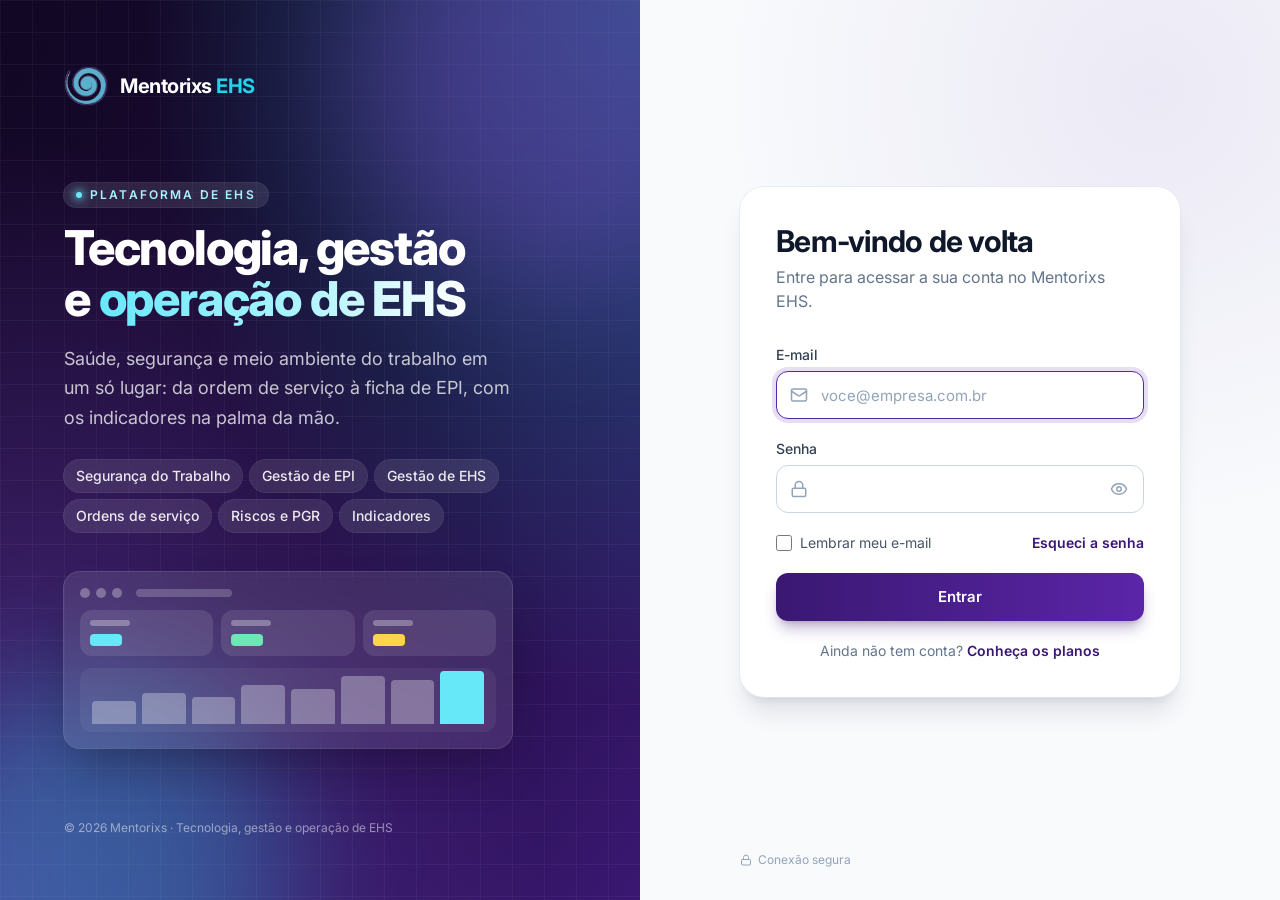
==== index.html @ 299cadab "Tela de entrada nova, menu só com os módulos liberados, módulos de apoio no Hub" ====
<!doctype html>
<html lang="pt-BR">
  <head>
    <link rel="preconnect" href="https://fonts.googleapis.com" /><link href="https://fonts.googleapis.com/css2?family=Inter:wght@400;500;600;700&display=swap" rel="stylesheet" />
    <meta charset="UTF-8" />
    <link rel="icon" type="image/png" href="/logo-mentorixs.png" />
    <meta name="viewport" content="width=device-width, initial-scale=1.0" />
    <title>Mentorixs EHS</title>
    <meta name="description" content="Mentorixs EHS — gestão completa de Saúde, Segurança e Meio Ambiente." />
    <script src="/config.js"></script>
    <script type="module" crossorigin src="/index-CocEz0Y5.js"></script>
    <link rel="modulepreload" crossorigin href="/base-react-D0Fyjp-H.js">
    <link rel="modulepreload" crossorigin href="/base-supabase-DEuA4i4O.js">
    <link rel="modulepreload" crossorigin href="/base-icones-D6EeleRg.js">
    <link rel="stylesheet" crossorigin href="/index-BPxJaTp6.css">
  </head>
  <body>
    <div id="root"></div>
  </body>
</html>
---- index-BPxJaTp6.css ----
*,:before,:after{--tw-border-spacing-x: 0;--tw-border-spacing-y: 0;--tw-translate-x: 0;--tw-translate-y: 0;--tw-rotate: 0;--tw-skew-x: 0;--tw-skew-y: 0;--tw-scale-x: 1;--tw-scale-y: 1;--tw-pan-x: ;--tw-pan-y: ;--tw-pinch-zoom: ;--tw-scroll-snap-strictness: proximity;--tw-gradient-from-position: ;--tw-gradient-via-position: ;--tw-gradient-to-position: ;--tw-ordinal: ;--tw-slashed-zero: ;--tw-numeric-figure: ;--tw-numeric-spacing: ;--tw-numeric-fraction: ;--tw-ring-inset: ;--tw-ring-offset-width: 0px;--tw-ring-offset-color: #fff;--tw-ring-color: rgb(59 130 246 / .5);--tw-ring-offset-shadow: 0 0 #0000;--tw-ring-shadow: 0 0 #0000;--tw-shadow: 0 0 #0000;--tw-shadow-colored: 0 0 #0000;--tw-blur: ;--tw-brightness: ;--tw-contrast: ;--tw-grayscale: ;--tw-hue-rotate: ;--tw-invert: ;--tw-saturate: ;--tw-sepia: ;--tw-drop-shadow: ;--tw-backdrop-blur: ;--tw-backdrop-brightness: ;--tw-backdrop-contrast: ;--tw-backdrop-grayscale: ;--tw-backdrop-hue-rotate: ;--tw-backdrop-invert: ;--tw-backdrop-opacity: ;--tw-backdrop-saturate: ;--tw-backdrop-sepia: ;--tw-contain-size: ;--tw-contain-layout: ;--tw-contain-paint: ;--tw-contain-style: }::backdrop{--tw-border-spacing-x: 0;--tw-border-spacing-y: 0;--tw-translate-x: 0;--tw-translate-y: 0;--tw-rotate: 0;--tw-skew-x: 0;--tw-skew-y: 0;--tw-scale-x: 1;--tw-scale-y: 1;--tw-pan-x: ;--tw-pan-y: ;--tw-pinch-zoom: ;--tw-scroll-snap-strictness: proximity;--tw-gradient-from-position: ;--tw-gradient-via-position: ;--tw-gradient-to-position: ;--tw-ordinal: ;--tw-slashed-zero: ;--tw-numeric-figure: ;--tw-numeric-spacing: ;--tw-numeric-fraction: ;--tw-ring-inset: ;--tw-ring-offset-width: 0px;--tw-ring-offset-color: #fff;--tw-ring-color: rgb(59 130 246 / .5);--tw-ring-offset-shadow: 0 0 #0000;--tw-ring-shadow: 0 0 #0000;--tw-shadow: 0 0 #0000;--tw-shadow-colored: 0 0 #0000;--tw-blur: ;--tw-brightness: ;--tw-contrast: ;--tw-grayscale: ;--tw-hue-rotate: ;--tw-invert: ;--tw-saturate: ;--tw-sepia: ;--tw-drop-shadow: ;--tw-backdrop-blur: ;--tw-backdrop-brightness: ;--tw-backdrop-contrast: ;--tw-backdrop-grayscale: ;--tw-backdrop-hue-rotate: ;--tw-backdrop-invert: ;--tw-backdrop-opacity: ;--tw-backdrop-saturate: ;--tw-backdrop-sepia: ;--tw-contain-size: ;--tw-contain-layout: ;--tw-contain-paint: ;--tw-contain-style: }*,:before,:after{box-sizing:border-box;border-width:0;border-style:solid;border-color:#e5e7eb}:before,:after{--tw-content: ""}html,:host{line-height:1.5;-webkit-text-size-adjust:100%;-moz-tab-size:4;-o-tab-size:4;tab-size:4;font-family:Inter,system-ui,sans-serif;font-feature-settings:normal;font-variation-settings:normal;-webkit-tap-highlight-color:transparent}body{margin:0;line-height:inherit}hr{height:0;color:inherit;border-top-width:1px}abbr:where([title]){-webkit-text-decoration:underline dotted;text-decoration:underline dotted}h1,h2,h3,h4,h5,h6{font-size:inherit;font-weight:inherit}a{color:inherit;text-decoration:inherit}b,strong{font-weight:bolder}code,kbd,samp,pre{font-family:ui-monospace,SFMono-Regular,Menlo,Monaco,Consolas,Liberation Mono,Courier New,monospace;font-feature-settings:normal;font-variation-settings:normal;font-size:1em}small{font-size:80%}sub,sup{font-size:75%;line-height:0;position:relative;vertical-align:baseline}sub{bottom:-.25em}sup{top:-.5em}table{text-indent:0;border-color:inherit;border-collapse:collapse}button,input,optgroup,select,textarea{font-family:inherit;font-feature-settings:inherit;font-variation-settings:inherit;font-size:100%;font-weight:inherit;line-height:inherit;letter-spacing:inherit;color:inherit;margin:0;padding:0}button,select{text-transform:none}button,input:where([type=button]),input:where([type=reset]),input:where([type=submit]){-webkit-appearance:button;background-color:transparent;background-image:none}:-moz-focusring{outline:auto}:-moz-ui-invalid{box-shadow:none}progress{vertical-align:baseline}::-webkit-inner-spin-button,::-webkit-outer-spin-button{height:auto}[type=search]{-webkit-appearance:textfield;outline-offset:-2px}::-webkit-search-decoration{-webkit-appearance:none}::-webkit-file-upload-button{-webkit-appearance:button;font:inherit}summary{display:list-item}blockquote,dl,dd,h1,h2,h3,h4,h5,h6,hr,figure,p,pre{margin:0}fieldset{margin:0;padding:0}legend{padding:0}ol,ul,menu{list-style:none;margin:0;padding:0}dialog{padding:0}textarea{resize:vertical}input::-moz-placeholder,textarea::-moz-placeholder{opacity:1;color:#9ca3af}input::placeholder,textarea::placeholder{opacity:1;color:#9ca3af}button,[role=button]{cursor:pointer}:disabled{cursor:default}img,svg,video,canvas,audio,iframe,embed,object{display:block;vertical-align:middle}img,video{max-width:100%;height:auto}[hidden]:where(:not([hidden=until-found])){display:none}.grid>*{min-width:0}img,svg,video,canvas{max-width:100%}.input{width:100%;border-radius:.5rem;border-width:1px;--tw-border-opacity: 1;border-color:rgb(203 213 225 / var(--tw-border-opacity));--tw-bg-opacity: 1;background-color:rgb(255 255 255 / var(--tw-bg-opacity));padding:.5rem .75rem;font-size:1rem;line-height:1.5rem;outline:2px solid transparent;outline-offset:2px}.input:focus{--tw-border-opacity: 1;border-color:rgb(91 37 168 / var(--tw-border-opacity));--tw-ring-offset-shadow: var(--tw-ring-inset) 0 0 0 var(--tw-ring-offset-width) var(--tw-ring-offset-color);--tw-ring-shadow: var(--tw-ring-inset) 0 0 0 calc(2px + var(--tw-ring-offset-width)) var(--tw-ring-color);box-shadow:var(--tw-ring-offset-shadow),var(--tw-ring-shadow),var(--tw-shadow, 0 0 #0000);--tw-ring-color: rgb(91 37 168 / .2)}@media (min-width: 640px){.input{font-size:.875rem;line-height:1.25rem}}.label{margin-bottom:.25rem;display:block;font-size:.75rem;line-height:1rem;font-weight:600;text-transform:uppercase;letter-spacing:.025em;--tw-text-opacity: 1;color:rgb(100 116 139 / var(--tw-text-opacity))}.btn{display:inline-flex;align-items:center;justify-content:center;gap:.5rem;border-radius:.5rem;padding:.5rem 1rem;font-size:.875rem;line-height:1.25rem;font-weight:600;transition-property:color,background-color,border-color,text-decoration-color,fill,stroke,opacity,box-shadow,transform,filter,backdrop-filter;transition-timing-function:cubic-bezier(.4,0,.2,1);transition-duration:.15s}.btn:disabled{opacity:.5}.btn-primary{display:inline-flex;align-items:center;justify-content:center;gap:.5rem;border-radius:.5rem;padding:.5rem 1rem;font-size:.875rem;line-height:1.25rem;font-weight:600;transition-property:color,background-color,border-color,text-decoration-color,fill,stroke,opacity,box-shadow,transform,filter,backdrop-filter;transition-timing-function:cubic-bezier(.4,0,.2,1);transition-duration:.15s}.btn-primary:disabled{opacity:.5}.btn-primary{--tw-bg-opacity: 1;background-color:rgb(58 24 114 / var(--tw-bg-opacity));--tw-text-opacity: 1;color:rgb(255 255 255 / var(--tw-text-opacity))}.btn-primary:hover{--tw-bg-opacity: 1;background-color:rgb(91 37 168 / var(--tw-bg-opacity))}.btn-ghost{display:inline-flex;align-items:center;justify-content:center;gap:.5rem;border-radius:.5rem;padding:.5rem 1rem;font-size:.875rem;line-height:1.25rem;font-weight:600;transition-property:color,background-color,border-color,text-decoration-color,fill,stroke,opacity,box-shadow,transform,filter,backdrop-filter;transition-timing-function:cubic-bezier(.4,0,.2,1);transition-duration:.15s}.btn-ghost:disabled{opacity:.5}.btn-ghost{--tw-text-opacity: 1;color:rgb(71 85 105 / var(--tw-text-opacity))}.btn-ghost:hover{--tw-bg-opacity: 1;background-color:rgb(226 232 240 / var(--tw-bg-opacity))}.btn-danger{display:inline-flex;align-items:center;justify-content:center;gap:.5rem;border-radius:.5rem;padding:.5rem 1rem;font-size:.875rem;line-height:1.25rem;font-weight:600;transition-property:color,background-color,border-color,text-decoration-color,fill,stroke,opacity,box-shadow,transform,filter,backdrop-filter;transition-timing-function:cubic-bezier(.4,0,.2,1);transition-duration:.15s}.btn-danger:disabled{opacity:.5}.btn-danger{--tw-text-opacity: 1;color:rgb(220 38 38 / var(--tw-text-opacity))}.btn-danger:hover{--tw-bg-opacity: 1;background-color:rgb(254 242 242 / var(--tw-bg-opacity))}.card{border-radius:1rem;--tw-bg-opacity: 1;background-color:rgb(255 255 255 / var(--tw-bg-opacity));padding:1rem;--tw-shadow: 0 1px 2px 0 rgb(0 0 0 / .05);--tw-shadow-colored: 0 1px 2px 0 var(--tw-shadow-color);box-shadow:var(--tw-ring-offset-shadow, 0 0 #0000),var(--tw-ring-shadow, 0 0 #0000),var(--tw-shadow);--tw-ring-offset-shadow: var(--tw-ring-inset) 0 0 0 var(--tw-ring-offset-width) var(--tw-ring-offset-color);--tw-ring-shadow: var(--tw-ring-inset) 0 0 0 calc(1px + var(--tw-ring-offset-width)) var(--tw-ring-color);box-shadow:var(--tw-ring-offset-shadow),var(--tw-ring-shadow),var(--tw-shadow, 0 0 #0000);--tw-ring-opacity: 1;--tw-ring-color: rgb(226 232 240 / var(--tw-ring-opacity))}@media (min-width: 640px){.card{padding:1.25rem}}.th{white-space:nowrap;padding:.75rem;text-align:left;font-size:.75rem;line-height:1rem;font-weight:600;text-transform:uppercase;letter-spacing:.025em;--tw-text-opacity: 1;color:rgb(100 116 139 / var(--tw-text-opacity))}@media (min-width: 640px){.th{padding-left:1rem;padding-right:1rem}}.td{padding:.75rem;font-size:.875rem;line-height:1.25rem}@media (min-width: 640px){.td{padding-left:1rem;padding-right:1rem}}.sr-only{position:absolute;width:1px;height:1px;padding:0;margin:-1px;overflow:hidden;clip:rect(0,0,0,0);white-space:nowrap;border-width:0}.pointer-events-none{pointer-events:none}.static{position:static}.fixed{position:fixed}.absolute{position:absolute}.relative{position:relative}.sticky{position:sticky}.inset-0{top:0;right:0;bottom:0;left:0}.inset-x-0{left:0;right:0}.inset-x-6{left:1.5rem;right:1.5rem}.inset-y-0{top:0;bottom:0}.-bottom-40{bottom:-10rem}.-bottom-48{bottom:-12rem}.-left-24{left:-6rem}.-left-\[5px\]{left:-5px}.-right-0\.5{right:-.125rem}.-right-1{right:-.25rem}.-right-10{right:-2.5rem}.-right-24{right:-6rem}.-right-32{right:-8rem}.-right-40{right:-10rem}.-top-0\.5{top:-.125rem}.-top-1{top:-.25rem}.-top-10{top:-2.5rem}.-top-24{top:-6rem}.-top-3{top:-.75rem}.-top-32{top:-8rem}.-top-40{top:-10rem}.bottom-0{bottom:0}.bottom-2{bottom:.5rem}.bottom-4{bottom:1rem}.bottom-8{bottom:2rem}.left-0{left:0}.left-1\/2{left:50%}.left-3{left:.75rem}.left-3\.5{left:.875rem}.left-7{left:1.75rem}.left-72{left:18rem}.left-\[7px\]{left:7px}.right-0{right:0}.right-1{right:.25rem}.right-1\.5{right:.375rem}.right-2{right:.5rem}.top-0{top:0}.top-1{top:.25rem}.top-1\.5{top:.375rem}.top-1\/2{top:50%}.top-11{top:2.75rem}.top-2{top:.5rem}.top-2\.5{top:.625rem}.z-10{z-index:10}.z-20{z-index:20}.z-30{z-index:30}.z-40{z-index:40}.z-50{z-index:50}.z-\[55\]{z-index:55}.z-\[60\]{z-index:60}.z-\[70\]{z-index:70}.col-span-2{grid-column:span 2 / span 2}.mx-1{margin-left:.25rem;margin-right:.25rem}.mx-1\.5{margin-left:.375rem;margin-right:.375rem}.mx-2{margin-left:.5rem;margin-right:.5rem}.mx-3{margin-left:.75rem;margin-right:.75rem}.mx-4{margin-left:1rem;margin-right:1rem}.mx-auto{margin-left:auto;margin-right:auto}.my-2{margin-top:.5rem;margin-bottom:.5rem}.\!mb-0{margin-bottom:0!important}.-mb-2{margin-bottom:-.5rem}.-mb-px{margin-bottom:-1px}.-ml-2\.5{margin-left:-.625rem}.-mt-28{margin-top:-7rem}.-mt-3{margin-top:-.75rem}.mb-0\.5{margin-bottom:.125rem}.mb-1{margin-bottom:.25rem}.mb-1\.5{margin-bottom:.375rem}.mb-2{margin-bottom:.5rem}.mb-3{margin-bottom:.75rem}.mb-4{margin-bottom:1rem}.mb-5{margin-bottom:1.25rem}.mb-6{margin-bottom:1.5rem}.mb-8{margin-bottom:2rem}.ml-1{margin-left:.25rem}.ml-1\.5{margin-left:.375rem}.ml-2{margin-left:.5rem}.ml-3{margin-left:.75rem}.ml-5{margin-left:1.25rem}.ml-7{margin-left:1.75rem}.ml-auto{margin-left:auto}.mr-1{margin-right:.25rem}.mr-1\.5{margin-right:.375rem}.mr-2{margin-right:.5rem}.mt-0\.5{margin-top:.125rem}.mt-1{margin-top:.25rem}.mt-1\.5{margin-top:.375rem}.mt-10{margin-top:2.5rem}.mt-16{margin-top:4rem}.mt-2{margin-top:.5rem}.mt-20{margin-top:5rem}.mt-3{margin-top:.75rem}.mt-4{margin-top:1rem}.mt-5{margin-top:1.25rem}.mt-6{margin-top:1.5rem}.mt-7{margin-top:1.75rem}.mt-8{margin-top:2rem}.mt-auto{margin-top:auto}.line-clamp-2{overflow:hidden;display:-webkit-box;-webkit-box-orient:vertical;-webkit-line-clamp:2}.block{display:block}.inline-block{display:inline-block}.inline{display:inline}.flex{display:flex}.inline-flex{display:inline-flex}.table{display:table}.grid{display:grid}.inline-grid{display:inline-grid}.hidden{display:none}.aspect-\[16\/10\]{aspect-ratio:16/10}.aspect-\[4\/3\]{aspect-ratio:4/3}.aspect-square{aspect-ratio:1 / 1}.h-1\.5{height:.375rem}.h-1\/3{height:33.333333%}.h-10{height:2.5rem}.h-11{height:2.75rem}.h-12{height:3rem}.h-14{height:3.5rem}.h-16{height:4rem}.h-2{height:.5rem}.h-2\.5{height:.625rem}.h-20{height:5rem}.h-28{height:7rem}.h-3{height:.75rem}.h-32{height:8rem}.h-36{height:9rem}.h-4{height:1rem}.h-44{height:11rem}.h-48{height:12rem}.h-5{height:1.25rem}.h-56{height:14rem}.h-6{height:1.5rem}.h-64{height:16rem}.h-7{height:1.75rem}.h-72{height:18rem}.h-8{height:2rem}.h-9{height:2.25rem}.h-\[15px\]{height:15px}.h-\[24rem\]{height:24rem}.h-\[26rem\]{height:26rem}.h-\[28rem\]{height:28rem}.h-auto{height:auto}.h-fit{height:-moz-fit-content;height:fit-content}.h-full{height:100%}.h-px{height:1px}.h-screen{height:100vh}.max-h-14{max-height:3.5rem}.max-h-48{max-height:12rem}.max-h-64{max-height:16rem}.max-h-72{max-height:18rem}.max-h-96{max-height:24rem}.max-h-\[100dvh\]{max-height:100dvh}.max-h-\[38vh\]{max-height:38vh}.max-h-\[50vh\]{max-height:50vh}.max-h-\[70vh\]{max-height:70vh}.max-h-\[90dvh\]{max-height:90dvh}.min-h-0{min-height:0px}.min-h-24{min-height:6rem}.min-h-\[100px\]{min-height:100px}.min-h-\[108px\]{min-height:108px}.min-h-\[110px\]{min-height:110px}.min-h-\[28px\]{min-height:28px}.min-h-\[3\.75rem\]{min-height:3.75rem}.min-h-\[3rem\]{min-height:3rem}.min-h-\[40vh\]{min-height:40vh}.min-h-\[420px\]{min-height:420px}.min-h-\[50px\]{min-height:50px}.min-h-\[50vh\]{min-height:50vh}.min-h-\[60px\]{min-height:60px}.min-h-\[70px\]{min-height:70px}.min-h-\[72px\]{min-height:72px}.min-h-\[80px\]{min-height:80px}.min-h-\[90px\]{min-height:90px}.min-h-\[96px\]{min-height:96px}.min-h-full{min-height:100%}.min-h-screen{min-height:100vh}.\!w-16{width:4rem!important}.\!w-20{width:5rem!important}.\!w-24{width:6rem!important}.\!w-28{width:7rem!important}.\!w-32{width:8rem!important}.\!w-40{width:10rem!important}.\!w-60{width:15rem!important}.\!w-64{width:16rem!important}.\!w-auto{width:auto!important}.\!w-full{width:100%!important}.w-1\.5{width:.375rem}.w-10{width:2.5rem}.w-11{width:2.75rem}.w-12{width:3rem}.w-14{width:3.5rem}.w-16{width:4rem}.w-2{width:.5rem}.w-2\.5{width:.625rem}.w-20{width:5rem}.w-24{width:6rem}.w-28{width:7rem}.w-3{width:.75rem}.w-32{width:8rem}.w-36{width:9rem}.w-4{width:1rem}.w-40{width:10rem}.w-44{width:11rem}.w-48{width:12rem}.w-5{width:1.25rem}.w-56{width:14rem}.w-6{width:1.5rem}.w-64{width:16rem}.w-7{width:1.75rem}.w-72{width:18rem}.w-8{width:2rem}.w-80{width:20rem}.w-9{width:2.25rem}.w-\[15px\]{width:15px}.w-\[22px\]{width:22px}.w-\[24rem\]{width:24rem}.w-\[26rem\]{width:26rem}.w-\[28rem\]{width:28rem}.w-\[3px\]{width:3px}.w-\[72px\]{width:72px}.w-\[calc\(100\%-1rem\)\]{width:calc(100% - 1rem)}.w-auto{width:auto}.w-fit{width:-moz-fit-content;width:fit-content}.w-full{width:100%}.w-px{width:1px}.min-w-0{min-width:0px}.min-w-4{min-width:1rem}.min-w-\[108px\]{min-width:108px}.min-w-\[13rem\]{min-width:13rem}.min-w-\[140px\]{min-width:140px}.min-w-\[200px\]{min-width:200px}.min-w-\[220px\]{min-width:220px}.min-w-\[520px\]{min-width:520px}.min-w-\[560px\]{min-width:560px}.min-w-\[600px\]{min-width:600px}.min-w-\[620px\]{min-width:620px}.min-w-\[640px\]{min-width:640px}.min-w-\[680px\]{min-width:680px}.min-w-\[720px\]{min-width:720px}.min-w-\[760px\]{min-width:760px}.min-w-\[780px\]{min-width:780px}.min-w-\[820px\]{min-width:820px}.min-w-\[860px\]{min-width:860px}.min-w-\[880px\]{min-width:880px}.min-w-\[900px\]{min-width:900px}.max-w-2xl{max-width:42rem}.max-w-3xl{max-width:48rem}.max-w-4xl{max-width:56rem}.max-w-5xl{max-width:64rem}.max-w-6xl{max-width:72rem}.max-w-7xl{max-width:80rem}.max-w-\[120px\]{max-width:120px}.max-w-\[1600px\]{max-width:1600px}.max-w-\[160px\]{max-width:160px}.max-w-\[16rem\]{max-width:16rem}.max-w-\[1760px\]{max-width:1760px}.max-w-\[38px\]{max-width:38px}.max-w-\[400px\]{max-width:400px}.max-w-\[440px\]{max-width:440px}.max-w-\[80\%\]{max-width:80%}.max-w-\[85\%\]{max-width:85%}.max-w-\[85vw\]{max-width:85vw}.max-w-\[calc\(100vw-2rem\)\]{max-width:calc(100vw - 2rem)}.max-w-full{max-width:100%}.max-w-lg{max-width:32rem}.max-w-md{max-width:28rem}.max-w-sm{max-width:24rem}.max-w-xl{max-width:36rem}.max-w-xs{max-width:20rem}.flex-1{flex:1 1 0%}.shrink-0{flex-shrink:0}.border-collapse{border-collapse:collapse}.border-separate{border-collapse:separate}.border-spacing-0{--tw-border-spacing-x: 0px;--tw-border-spacing-y: 0px;border-spacing:var(--tw-border-spacing-x) var(--tw-border-spacing-y)}.border-spacing-1{--tw-border-spacing-x: .25rem;--tw-border-spacing-y: .25rem;border-spacing:var(--tw-border-spacing-x) var(--tw-border-spacing-y)}.-translate-x-1\/2{--tw-translate-x: -50%;transform:translate(var(--tw-translate-x),var(--tw-translate-y)) rotate(var(--tw-rotate)) skew(var(--tw-skew-x)) skewY(var(--tw-skew-y)) scaleX(var(--tw-scale-x)) scaleY(var(--tw-scale-y))}.-translate-y-1\/2{--tw-translate-y: -50%;transform:translate(var(--tw-translate-x),var(--tw-translate-y)) rotate(var(--tw-rotate)) skew(var(--tw-skew-x)) skewY(var(--tw-skew-y)) scaleX(var(--tw-scale-x)) scaleY(var(--tw-scale-y))}.rotate-180{--tw-rotate: 180deg;transform:translate(var(--tw-translate-x),var(--tw-translate-y)) rotate(var(--tw-rotate)) skew(var(--tw-skew-x)) skewY(var(--tw-skew-y)) scaleX(var(--tw-scale-x)) scaleY(var(--tw-scale-y))}.rotate-90{--tw-rotate: 90deg;transform:translate(var(--tw-translate-x),var(--tw-translate-y)) rotate(var(--tw-rotate)) skew(var(--tw-skew-x)) skewY(var(--tw-skew-y)) scaleX(var(--tw-scale-x)) scaleY(var(--tw-scale-y))}.scale-100{--tw-scale-x: 1;--tw-scale-y: 1;transform:translate(var(--tw-translate-x),var(--tw-translate-y)) rotate(var(--tw-rotate)) skew(var(--tw-skew-x)) skewY(var(--tw-skew-y)) scaleX(var(--tw-scale-x)) scaleY(var(--tw-scale-y))}.scale-50{--tw-scale-x: .5;--tw-scale-y: .5;transform:translate(var(--tw-translate-x),var(--tw-translate-y)) rotate(var(--tw-rotate)) skew(var(--tw-skew-x)) skewY(var(--tw-skew-y)) scaleX(var(--tw-scale-x)) scaleY(var(--tw-scale-y))}.scale-75{--tw-scale-x: .75;--tw-scale-y: .75;transform:translate(var(--tw-translate-x),var(--tw-translate-y)) rotate(var(--tw-rotate)) skew(var(--tw-skew-x)) skewY(var(--tw-skew-y)) scaleX(var(--tw-scale-x)) scaleY(var(--tw-scale-y))}.transform{transform:translate(var(--tw-translate-x),var(--tw-translate-y)) rotate(var(--tw-rotate)) skew(var(--tw-skew-x)) skewY(var(--tw-skew-y)) scaleX(var(--tw-scale-x)) scaleY(var(--tw-scale-y))}@keyframes ping{75%,to{transform:scale(2);opacity:0}}.animate-ping{animation:ping 1s cubic-bezier(0,0,.2,1) infinite}@keyframes pulse{50%{opacity:.5}}.animate-pulse{animation:pulse 2s cubic-bezier(.4,0,.6,1) infinite}@keyframes spin{to{transform:rotate(360deg)}}.animate-spin{animation:spin 1s linear infinite}.cursor-crosshair{cursor:crosshair}.cursor-default{cursor:default}.cursor-grab{cursor:grab}.cursor-help{cursor:help}.cursor-pointer{cursor:pointer}.touch-none{touch-action:none}.select-none{-webkit-user-select:none;-moz-user-select:none;user-select:none}.resize{resize:both}.list-decimal{list-style-type:decimal}.list-disc{list-style-type:disc}.appearance-none{-webkit-appearance:none;-moz-appearance:none;appearance:none}.break-inside-avoid{-moz-column-break-inside:avoid;break-inside:avoid}.break-inside-avoid-page{break-inside:avoid-page}.grid-cols-1{grid-template-columns:repeat(1,minmax(0,1fr))}.grid-cols-2{grid-template-columns:repeat(2,minmax(0,1fr))}.grid-cols-3{grid-template-columns:repeat(3,minmax(0,1fr))}.grid-cols-5{grid-template-columns:repeat(5,minmax(0,1fr))}.grid-cols-7{grid-template-columns:repeat(7,minmax(0,1fr))}.grid-cols-\[110px_1fr_36px\]{grid-template-columns:110px 1fr 36px}.grid-cols-\[140px_1fr_32px\]{grid-template-columns:140px 1fr 32px}.grid-cols-\[1fr_96px\]{grid-template-columns:1fr 96px}.grid-cols-\[minmax\(0\,120px\)_1fr_auto\]{grid-template-columns:minmax(0,120px) 1fr auto}.grid-cols-\[minmax\(0\,130px\)_1fr_auto\]{grid-template-columns:minmax(0,130px) 1fr auto}.grid-cols-\[minmax\(0\,2\.2fr\)_110px_minmax\(0\,1\.3fr\)_90px_110px_130px\]{grid-template-columns:minmax(0,2.2fr) 110px minmax(0,1.3fr) 90px 110px 130px}.grid-cols-\[minmax\(0\,7\.5rem\)_1fr_2rem\]{grid-template-columns:minmax(0,7.5rem) 1fr 2rem}.flex-col{flex-direction:column}.flex-col-reverse{flex-direction:column-reverse}.flex-wrap{flex-wrap:wrap}.place-items-center{place-items:center}.content-start{align-content:flex-start}.items-start{align-items:flex-start}.items-end{align-items:flex-end}.items-center{align-items:center}.items-baseline{align-items:baseline}.justify-end{justify-content:flex-end}.justify-center{justify-content:center}.justify-between{justify-content:space-between}.gap-0\.5{gap:.125rem}.gap-1{gap:.25rem}.gap-1\.5{gap:.375rem}.gap-2{gap:.5rem}.gap-2\.5{gap:.625rem}.gap-3{gap:.75rem}.gap-4{gap:1rem}.gap-5{gap:1.25rem}.gap-6{gap:1.5rem}.gap-8{gap:2rem}.gap-\[2px\]{gap:2px}.gap-px{gap:1px}.gap-x-1{-moz-column-gap:.25rem;column-gap:.25rem}.gap-x-2{-moz-column-gap:.5rem;column-gap:.5rem}.gap-x-3{-moz-column-gap:.75rem;column-gap:.75rem}.gap-x-4{-moz-column-gap:1rem;column-gap:1rem}.gap-x-5{-moz-column-gap:1.25rem;column-gap:1.25rem}.gap-x-6{-moz-column-gap:1.5rem;column-gap:1.5rem}.gap-x-8{-moz-column-gap:2rem;column-gap:2rem}.gap-y-0\.5{row-gap:.125rem}.gap-y-1{row-gap:.25rem}.gap-y-1\.5{row-gap:.375rem}.gap-y-2{row-gap:.5rem}.gap-y-2\.5{row-gap:.625rem}.gap-y-3{row-gap:.75rem}.space-x-1>:not([hidden])~:not([hidden]){--tw-space-x-reverse: 0;margin-right:calc(.25rem * var(--tw-space-x-reverse));margin-left:calc(.25rem * calc(1 - var(--tw-space-x-reverse)))}.space-y-0\.5>:not([hidden])~:not([hidden]){--tw-space-y-reverse: 0;margin-top:calc(.125rem * calc(1 - var(--tw-space-y-reverse)));margin-bottom:calc(.125rem * var(--tw-space-y-reverse))}.space-y-1>:not([hidden])~:not([hidden]){--tw-space-y-reverse: 0;margin-top:calc(.25rem * calc(1 - var(--tw-space-y-reverse)));margin-bottom:calc(.25rem * var(--tw-space-y-reverse))}.space-y-1\.5>:not([hidden])~:not([hidden]){--tw-space-y-reverse: 0;margin-top:calc(.375rem * calc(1 - var(--tw-space-y-reverse)));margin-bottom:calc(.375rem * var(--tw-space-y-reverse))}.space-y-2>:not([hidden])~:not([hidden]){--tw-space-y-reverse: 0;margin-top:calc(.5rem * calc(1 - var(--tw-space-y-reverse)));margin-bottom:calc(.5rem * var(--tw-space-y-reverse))}.space-y-2\.5>:not([hidden])~:not([hidden]){--tw-space-y-reverse: 0;margin-top:calc(.625rem * calc(1 - var(--tw-space-y-reverse)));margin-bottom:calc(.625rem * var(--tw-space-y-reverse))}.space-y-3>:not([hidden])~:not([hidden]){--tw-space-y-reverse: 0;margin-top:calc(.75rem * calc(1 - var(--tw-space-y-reverse)));margin-bottom:calc(.75rem * var(--tw-space-y-reverse))}.space-y-4>:not([hidden])~:not([hidden]){--tw-space-y-reverse: 0;margin-top:calc(1rem * calc(1 - var(--tw-space-y-reverse)));margin-bottom:calc(1rem * var(--tw-space-y-reverse))}.space-y-5>:not([hidden])~:not([hidden]){--tw-space-y-reverse: 0;margin-top:calc(1.25rem * calc(1 - var(--tw-space-y-reverse)));margin-bottom:calc(1.25rem * var(--tw-space-y-reverse))}.space-y-6>:not([hidden])~:not([hidden]){--tw-space-y-reverse: 0;margin-top:calc(1.5rem * calc(1 - var(--tw-space-y-reverse)));margin-bottom:calc(1.5rem * var(--tw-space-y-reverse))}.space-y-8>:not([hidden])~:not([hidden]){--tw-space-y-reverse: 0;margin-top:calc(2rem * calc(1 - var(--tw-space-y-reverse)));margin-bottom:calc(2rem * var(--tw-space-y-reverse))}.divide-y>:not([hidden])~:not([hidden]){--tw-divide-y-reverse: 0;border-top-width:calc(1px * calc(1 - var(--tw-divide-y-reverse)));border-bottom-width:calc(1px * var(--tw-divide-y-reverse))}.divide-slate-100>:not([hidden])~:not([hidden]){--tw-divide-opacity: 1;border-color:rgb(241 245 249 / var(--tw-divide-opacity))}.self-end{align-self:flex-end}.self-center{align-self:center}.overflow-auto{overflow:auto}.overflow-hidden{overflow:hidden}.overflow-x-auto{overflow-x:auto}.overflow-y-auto{overflow-y:auto}.overflow-y-hidden{overflow-y:hidden}.overscroll-contain{overscroll-behavior:contain}.truncate{overflow:hidden;text-overflow:ellipsis;white-space:nowrap}.whitespace-normal{white-space:normal}.whitespace-nowrap{white-space:nowrap}.whitespace-pre-line{white-space:pre-line}.whitespace-pre-wrap{white-space:pre-wrap}.break-words{overflow-wrap:break-word}.break-all{word-break:break-all}.rounded{border-radius:.25rem}.rounded-2xl{border-radius:1rem}.rounded-3xl{border-radius:1.5rem}.rounded-full{border-radius:9999px}.rounded-lg{border-radius:.5rem}.rounded-md{border-radius:.375rem}.rounded-sm{border-radius:.125rem}.rounded-xl{border-radius:.75rem}.rounded-r{border-top-right-radius:.25rem;border-bottom-right-radius:.25rem}.rounded-t{border-top-left-radius:.25rem;border-top-right-radius:.25rem}.rounded-t-2xl{border-top-left-radius:1rem;border-top-right-radius:1rem}.rounded-t-md{border-top-left-radius:.375rem;border-top-right-radius:.375rem}.border{border-width:1px}.border-0{border-width:0px}.border-2{border-width:2px}.border-y{border-top-width:1px;border-bottom-width:1px}.border-b{border-bottom-width:1px}.border-b-2{border-bottom-width:2px}.border-l{border-left-width:1px}.border-l-4{border-left-width:4px}.border-r{border-right-width:1px}.border-t{border-top-width:1px}.border-dashed{border-style:dashed}.\!border-red-400{--tw-border-opacity: 1 !important;border-color:rgb(248 113 113 / var(--tw-border-opacity))!important}.border-amber-300{--tw-border-opacity: 1;border-color:rgb(252 211 77 / var(--tw-border-opacity))}.border-amber-400{--tw-border-opacity: 1;border-color:rgb(251 191 36 / var(--tw-border-opacity))}.border-brand-700{--tw-border-opacity: 1;border-color:rgb(58 24 114 / var(--tw-border-opacity))}.border-brand-800{--tw-border-opacity: 1;border-color:rgb(40 17 79 / var(--tw-border-opacity))}.border-cyan-400{--tw-border-opacity: 1;border-color:rgb(34 211 238 / var(--tw-border-opacity))}.border-cyan-500{--tw-border-opacity: 1;border-color:rgb(6 182 212 / var(--tw-border-opacity))}.border-cyan-500\/20{border-color:#06b6d433}.border-cyan-500\/30{border-color:#06b6d44d}.border-red-400{--tw-border-opacity: 1;border-color:rgb(248 113 113 / var(--tw-border-opacity))}.border-slate-100{--tw-border-opacity: 1;border-color:rgb(241 245 249 / var(--tw-border-opacity))}.border-slate-200{--tw-border-opacity: 1;border-color:rgb(226 232 240 / var(--tw-border-opacity))}.border-slate-300{--tw-border-opacity: 1;border-color:rgb(203 213 225 / var(--tw-border-opacity))}.border-slate-400{--tw-border-opacity: 1;border-color:rgb(148 163 184 / var(--tw-border-opacity))}.border-slate-700{--tw-border-opacity: 1;border-color:rgb(51 65 85 / var(--tw-border-opacity))}.border-transparent{border-color:transparent}.border-white\/10{border-color:#ffffff1a}.border-white\/15{border-color:#ffffff26}.border-white\/20{border-color:#fff3}.bg-\[\#392963\]{--tw-bg-opacity: 1;background-color:rgb(57 41 99 / var(--tw-bg-opacity))}.bg-amber-100{--tw-bg-opacity: 1;background-color:rgb(254 243 199 / var(--tw-bg-opacity))}.bg-amber-200{--tw-bg-opacity: 1;background-color:rgb(253 230 138 / var(--tw-bg-opacity))}.bg-amber-300{--tw-bg-opacity: 1;background-color:rgb(252 211 77 / var(--tw-bg-opacity))}.bg-amber-50{--tw-bg-opacity: 1;background-color:rgb(255 251 235 / var(--tw-bg-opacity))}.bg-amber-50\/40{background-color:#fffbeb66}.bg-amber-500{--tw-bg-opacity: 1;background-color:rgb(245 158 11 / var(--tw-bg-opacity))}.bg-black\/40{background-color:#0006}.bg-black\/50{background-color:#00000080}.bg-black\/60{background-color:#0009}.bg-blue-100{--tw-bg-opacity: 1;background-color:rgb(219 234 254 / var(--tw-bg-opacity))}.bg-brand-200{--tw-bg-opacity: 1;background-color:rgb(214 198 243 / var(--tw-bg-opacity))}.bg-brand-50{--tw-bg-opacity: 1;background-color:rgb(246 241 253 / var(--tw-bg-opacity))}.bg-brand-500{--tw-bg-opacity: 1;background-color:rgb(122 69 201 / var(--tw-bg-opacity))}.bg-brand-500\/40{background-color:#7a45c966}.bg-brand-600{--tw-bg-opacity: 1;background-color:rgb(91 37 168 / var(--tw-bg-opacity))}.bg-brand-600\/10{background-color:#5b25a81a}.bg-brand-600\/40{background-color:#5b25a866}.bg-brand-700{--tw-bg-opacity: 1;background-color:rgb(58 24 114 / var(--tw-bg-opacity))}.bg-brand-700\/10{background-color:#3a18721a}.bg-brand-700\/5{background-color:#3a18720d}.bg-brand-900{--tw-bg-opacity: 1;background-color:rgb(27 11 54 / var(--tw-bg-opacity))}.bg-brand-950{--tw-bg-opacity: 1;background-color:rgb(18 7 36 / var(--tw-bg-opacity))}.bg-brand-950\/50{background-color:#12072480}.bg-brand-cyan{--tw-bg-opacity: 1;background-color:rgb(34 211 238 / var(--tw-bg-opacity))}.bg-brand-cyan\/15{background-color:#22d3ee26}.bg-cyan-100{--tw-bg-opacity: 1;background-color:rgb(207 250 254 / var(--tw-bg-opacity))}.bg-cyan-300{--tw-bg-opacity: 1;background-color:rgb(103 232 249 / var(--tw-bg-opacity))}.bg-cyan-400{--tw-bg-opacity: 1;background-color:rgb(34 211 238 / var(--tw-bg-opacity))}.bg-cyan-400\/30{background-color:#22d3ee4d}.bg-cyan-50{--tw-bg-opacity: 1;background-color:rgb(236 254 255 / var(--tw-bg-opacity))}.bg-cyan-500{--tw-bg-opacity: 1;background-color:rgb(6 182 212 / var(--tw-bg-opacity))}.bg-cyan-500\/20{background-color:#06b6d433}.bg-cyan-600{--tw-bg-opacity: 1;background-color:rgb(8 145 178 / var(--tw-bg-opacity))}.bg-emerald-100{--tw-bg-opacity: 1;background-color:rgb(209 250 229 / var(--tw-bg-opacity))}.bg-emerald-200{--tw-bg-opacity: 1;background-color:rgb(167 243 208 / var(--tw-bg-opacity))}.bg-emerald-300{--tw-bg-opacity: 1;background-color:rgb(110 231 183 / var(--tw-bg-opacity))}.bg-emerald-400\/20{background-color:#34d39933}.bg-emerald-50{--tw-bg-opacity: 1;background-color:rgb(236 253 245 / var(--tw-bg-opacity))}.bg-emerald-500{--tw-bg-opacity: 1;background-color:rgb(16 185 129 / var(--tw-bg-opacity))}.bg-emerald-600{--tw-bg-opacity: 1;background-color:rgb(5 150 105 / var(--tw-bg-opacity))}.bg-green-100{--tw-bg-opacity: 1;background-color:rgb(220 252 231 / var(--tw-bg-opacity))}.bg-indigo-100{--tw-bg-opacity: 1;background-color:rgb(224 231 255 / var(--tw-bg-opacity))}.bg-indigo-600{--tw-bg-opacity: 1;background-color:rgb(79 70 229 / var(--tw-bg-opacity))}.bg-orange-100{--tw-bg-opacity: 1;background-color:rgb(255 237 213 / var(--tw-bg-opacity))}.bg-orange-300{--tw-bg-opacity: 1;background-color:rgb(253 186 116 / var(--tw-bg-opacity))}.bg-orange-500{--tw-bg-opacity: 1;background-color:rgb(249 115 22 / var(--tw-bg-opacity))}.bg-purple-100{--tw-bg-opacity: 1;background-color:rgb(243 232 255 / var(--tw-bg-opacity))}.bg-purple-500{--tw-bg-opacity: 1;background-color:rgb(168 85 247 / var(--tw-bg-opacity))}.bg-red-100{--tw-bg-opacity: 1;background-color:rgb(254 226 226 / var(--tw-bg-opacity))}.bg-red-400{--tw-bg-opacity: 1;background-color:rgb(248 113 113 / var(--tw-bg-opacity))}.bg-red-50{--tw-bg-opacity: 1;background-color:rgb(254 242 242 / var(--tw-bg-opacity))}.bg-red-500{--tw-bg-opacity: 1;background-color:rgb(239 68 68 / var(--tw-bg-opacity))}.bg-red-600{--tw-bg-opacity: 1;background-color:rgb(220 38 38 / var(--tw-bg-opacity))}.bg-rose-600{--tw-bg-opacity: 1;background-color:rgb(225 29 72 / var(--tw-bg-opacity))}.bg-sky-400{--tw-bg-opacity: 1;background-color:rgb(56 189 248 / var(--tw-bg-opacity))}.bg-sky-600{--tw-bg-opacity: 1;background-color:rgb(2 132 199 / var(--tw-bg-opacity))}.bg-slate-100{--tw-bg-opacity: 1;background-color:rgb(241 245 249 / var(--tw-bg-opacity))}.bg-slate-200{--tw-bg-opacity: 1;background-color:rgb(226 232 240 / var(--tw-bg-opacity))}.bg-slate-200\/60{background-color:#e2e8f099}.bg-slate-300{--tw-bg-opacity: 1;background-color:rgb(203 213 225 / var(--tw-bg-opacity))}.bg-slate-400{--tw-bg-opacity: 1;background-color:rgb(148 163 184 / var(--tw-bg-opacity))}.bg-slate-50{--tw-bg-opacity: 1;background-color:rgb(248 250 252 / var(--tw-bg-opacity))}.bg-slate-500{--tw-bg-opacity: 1;background-color:rgb(100 116 139 / var(--tw-bg-opacity))}.bg-slate-700{--tw-bg-opacity: 1;background-color:rgb(51 65 85 / var(--tw-bg-opacity))}.bg-slate-800{--tw-bg-opacity: 1;background-color:rgb(30 41 59 / var(--tw-bg-opacity))}.bg-slate-950{--tw-bg-opacity: 1;background-color:rgb(2 6 23 / var(--tw-bg-opacity))}.bg-slate-950\/90{background-color:#020617e6}.bg-transparent{background-color:transparent}.bg-violet-100{--tw-bg-opacity: 1;background-color:rgb(237 233 254 / var(--tw-bg-opacity))}.bg-violet-50{--tw-bg-opacity: 1;background-color:rgb(245 243 255 / var(--tw-bg-opacity))}.bg-violet-600{--tw-bg-opacity: 1;background-color:rgb(124 58 237 / var(--tw-bg-opacity))}.bg-white{--tw-bg-opacity: 1;background-color:rgb(255 255 255 / var(--tw-bg-opacity))}.bg-white\/10{background-color:#ffffff1a}.bg-white\/15{background-color:#ffffff26}.bg-white\/20{background-color:#fff3}.bg-white\/30{background-color:#ffffff4d}.bg-white\/5{background-color:#ffffff0d}.bg-white\/\[0\.07\]{background-color:#ffffff12}.bg-yellow-100{--tw-bg-opacity: 1;background-color:rgb(254 249 195 / var(--tw-bg-opacity))}.bg-yellow-200{--tw-bg-opacity: 1;background-color:rgb(254 240 138 / var(--tw-bg-opacity))}.bg-yellow-500{--tw-bg-opacity: 1;background-color:rgb(234 179 8 / var(--tw-bg-opacity))}.bg-\[radial-gradient\(circle_at_80\%_10\%\,rgba\(91\,37\,168\,0\.08\)\,transparent_45\%\)\]{background-image:radial-gradient(circle at 80% 10%,rgba(91,37,168,.08),transparent 45%)}.bg-\[radial-gradient\(ellipse_at_top_right\,rgba\(34\,211\,238\,0\.35\)\,transparent_55\%\)\,radial-gradient\(ellipse_at_bottom_left\,rgba\(122\,69\,201\,0\.55\)\,transparent_60\%\)\]{background-image:radial-gradient(ellipse at top right,rgba(34,211,238,.35),transparent 55%),radial-gradient(ellipse at bottom left,rgba(122,69,201,.55),transparent 60%)}.bg-gradient-to-b{background-image:linear-gradient(to bottom,var(--tw-gradient-stops))}.bg-gradient-to-br{background-image:linear-gradient(to bottom right,var(--tw-gradient-stops))}.bg-gradient-to-r{background-image:linear-gradient(to right,var(--tw-gradient-stops))}.from-brand-700{--tw-gradient-from: #3a1872 var(--tw-gradient-from-position);--tw-gradient-to: rgb(58 24 114 / 0) var(--tw-gradient-to-position);--tw-gradient-stops: var(--tw-gradient-from), var(--tw-gradient-to)}.from-brand-800{--tw-gradient-from: #28114f var(--tw-gradient-from-position);--tw-gradient-to: rgb(40 17 79 / 0) var(--tw-gradient-to-position);--tw-gradient-stops: var(--tw-gradient-from), var(--tw-gradient-to)}.from-brand-900{--tw-gradient-from: #1b0b36 var(--tw-gradient-from-position);--tw-gradient-to: rgb(27 11 54 / 0) var(--tw-gradient-to-position);--tw-gradient-stops: var(--tw-gradient-from), var(--tw-gradient-to)}.from-brand-950{--tw-gradient-from: #120724 var(--tw-gradient-from-position);--tw-gradient-to: rgb(18 7 36 / 0) var(--tw-gradient-to-position);--tw-gradient-stops: var(--tw-gradient-from), var(--tw-gradient-to)}.from-cyan-300{--tw-gradient-from: #67e8f9 var(--tw-gradient-from-position);--tw-gradient-to: rgb(103 232 249 / 0) var(--tw-gradient-to-position);--tw-gradient-stops: var(--tw-gradient-from), var(--tw-gradient-to)}.from-cyan-500{--tw-gradient-from: #06b6d4 var(--tw-gradient-from-position);--tw-gradient-to: rgb(6 182 212 / 0) var(--tw-gradient-to-position);--tw-gradient-stops: var(--tw-gradient-from), var(--tw-gradient-to)}.from-cyan-700{--tw-gradient-from: #0e7490 var(--tw-gradient-from-position);--tw-gradient-to: rgb(14 116 144 / 0) var(--tw-gradient-to-position);--tw-gradient-stops: var(--tw-gradient-from), var(--tw-gradient-to)}.from-slate-600{--tw-gradient-from: #475569 var(--tw-gradient-from-position);--tw-gradient-to: rgb(71 85 105 / 0) var(--tw-gradient-to-position);--tw-gradient-stops: var(--tw-gradient-from), var(--tw-gradient-to)}.from-slate-900{--tw-gradient-from: #0f172a var(--tw-gradient-from-position);--tw-gradient-to: rgb(15 23 42 / 0) var(--tw-gradient-to-position);--tw-gradient-stops: var(--tw-gradient-from), var(--tw-gradient-to)}.from-transparent{--tw-gradient-from: transparent var(--tw-gradient-from-position);--tw-gradient-to: rgb(0 0 0 / 0) var(--tw-gradient-to-position);--tw-gradient-stops: var(--tw-gradient-from), var(--tw-gradient-to)}.via-brand-800{--tw-gradient-to: rgb(40 17 79 / 0) var(--tw-gradient-to-position);--tw-gradient-stops: var(--tw-gradient-from), #28114f var(--tw-gradient-via-position), var(--tw-gradient-to)}.via-brand-900{--tw-gradient-to: rgb(27 11 54 / 0) var(--tw-gradient-to-position);--tw-gradient-stops: var(--tw-gradient-from), #1b0b36 var(--tw-gradient-via-position), var(--tw-gradient-to)}.via-cyan-200{--tw-gradient-to: rgb(165 243 252 / 0) var(--tw-gradient-to-position);--tw-gradient-stops: var(--tw-gradient-from), #a5f3fc var(--tw-gradient-via-position), var(--tw-gradient-to)}.via-cyan-300\/70{--tw-gradient-to: rgb(103 232 249 / 0) var(--tw-gradient-to-position);--tw-gradient-stops: var(--tw-gradient-from), rgb(103 232 249 / .7) var(--tw-gradient-via-position), var(--tw-gradient-to)}.to-brand-600{--tw-gradient-to: #5b25a8 var(--tw-gradient-to-position)}.to-brand-700{--tw-gradient-to: #3a1872 var(--tw-gradient-to-position)}.to-brand-950{--tw-gradient-to: #120724 var(--tw-gradient-to-position)}.to-cyan-700{--tw-gradient-to: #0e7490 var(--tw-gradient-to-position)}.to-sky-400{--tw-gradient-to: #38bdf8 var(--tw-gradient-to-position)}.to-slate-950{--tw-gradient-to: #020617 var(--tw-gradient-to-position)}.to-transparent{--tw-gradient-to: transparent var(--tw-gradient-to-position)}.to-white{--tw-gradient-to: #fff var(--tw-gradient-to-position)}.bg-clip-text{-webkit-background-clip:text;background-clip:text}.object-contain{-o-object-fit:contain;object-fit:contain}.object-cover{-o-object-fit:cover;object-fit:cover}.object-top{-o-object-position:top;object-position:top}.\!p-0{padding:0!important}.\!p-1\.5{padding:.375rem!important}.\!p-2{padding:.5rem!important}.\!p-3{padding:.75rem!important}.\!p-4{padding:1rem!important}.p-0{padding:0}.p-0\.5{padding:.125rem}.p-1{padding:.25rem}.p-1\.5{padding:.375rem}.p-10{padding:2.5rem}.p-2{padding:.5rem}.p-2\.5{padding:.625rem}.p-3{padding:.75rem}.p-3\.5{padding:.875rem}.p-4{padding:1rem}.p-5{padding:1.25rem}.p-6{padding:1.5rem}.p-7{padding:1.75rem}.p-8{padding:2rem}.\!px-0\.5{padding-left:.125rem!important;padding-right:.125rem!important}.\!px-1{padding-left:.25rem!important;padding-right:.25rem!important}.\!px-2{padding-left:.5rem!important;padding-right:.5rem!important}.\!py-1{padding-top:.25rem!important;padding-bottom:.25rem!important}.\!py-1\.5{padding-top:.375rem!important;padding-bottom:.375rem!important}.px-0{padding-left:0;padding-right:0}.px-1{padding-left:.25rem;padding-right:.25rem}.px-1\.5{padding-left:.375rem;padding-right:.375rem}.px-2{padding-left:.5rem;padding-right:.5rem}.px-2\.5{padding-left:.625rem;padding-right:.625rem}.px-3{padding-left:.75rem;padding-right:.75rem}.px-3\.5{padding-left:.875rem;padding-right:.875rem}.px-4{padding-left:1rem;padding-right:1rem}.px-5{padding-left:1.25rem;padding-right:1.25rem}.px-6{padding-left:1.5rem;padding-right:1.5rem}.py-0\.5{padding-top:.125rem;padding-bottom:.125rem}.py-1{padding-top:.25rem;padding-bottom:.25rem}.py-1\.5{padding-top:.375rem;padding-bottom:.375rem}.py-10{padding-top:2.5rem;padding-bottom:2.5rem}.py-12{padding-top:3rem;padding-bottom:3rem}.py-16{padding-top:4rem;padding-bottom:4rem}.py-2{padding-top:.5rem;padding-bottom:.5rem}.py-2\.5{padding-top:.625rem;padding-bottom:.625rem}.py-3{padding-top:.75rem;padding-bottom:.75rem}.py-3\.5{padding-top:.875rem;padding-bottom:.875rem}.py-4{padding-top:1rem;padding-bottom:1rem}.py-5{padding-top:1.25rem;padding-bottom:1.25rem}.py-6{padding-top:1.5rem;padding-bottom:1.5rem}.py-8{padding-top:2rem;padding-bottom:2rem}.\!pl-9{padding-left:2.25rem!important}.\!pr-10{padding-right:2.5rem!important}.pb-1{padding-bottom:.25rem}.pb-1\.5{padding-bottom:.375rem}.pb-2{padding-bottom:.5rem}.pb-3{padding-bottom:.75rem}.pb-3\.5{padding-bottom:.875rem}.pb-4{padding-bottom:1rem}.pb-40{padding-bottom:10rem}.pb-5{padding-bottom:1.25rem}.pb-6{padding-bottom:1.5rem}.pb-7{padding-bottom:1.75rem}.pl-1{padding-left:.25rem}.pl-11{padding-left:2.75rem}.pl-2{padding-left:.5rem}.pl-3{padding-left:.75rem}.pl-4{padding-left:1rem}.pl-5{padding-left:1.25rem}.pl-9{padding-left:2.25rem}.pr-1{padding-right:.25rem}.pr-10{padding-right:2.5rem}.pr-11{padding-right:2.75rem}.pr-12{padding-right:3rem}.pr-2{padding-right:.5rem}.pr-3{padding-right:.75rem}.pt-1{padding-top:.25rem}.pt-1\.5{padding-top:.375rem}.pt-10{padding-top:2.5rem}.pt-14{padding-top:3.5rem}.pt-2{padding-top:.5rem}.pt-20{padding-top:5rem}.pt-3{padding-top:.75rem}.pt-4{padding-top:1rem}.pt-5{padding-top:1.25rem}.pt-6{padding-top:1.5rem}.pt-8{padding-top:2rem}.text-left{text-align:left}.text-center{text-align:center}.text-right{text-align:right}.align-top{vertical-align:top}.align-middle{vertical-align:middle}.align-bottom{vertical-align:bottom}.font-mono{font-family:ui-monospace,SFMono-Regular,Menlo,Monaco,Consolas,Liberation Mono,Courier New,monospace}.text-2xl{font-size:1.5rem;line-height:2rem}.text-3xl{font-size:1.875rem;line-height:2.25rem}.text-4xl{font-size:2.25rem;line-height:2.5rem}.text-5xl{font-size:3rem;line-height:1}.text-\[10px\]{font-size:10px}.text-\[11px\]{font-size:11px}.text-\[12px\]{font-size:12px}.text-\[13px\]{font-size:13px}.text-\[15px\]{font-size:15px}.text-\[26px\]{font-size:26px}.text-\[9px\]{font-size:9px}.text-base{font-size:1rem;line-height:1.5rem}.text-lg{font-size:1.125rem;line-height:1.75rem}.text-sm{font-size:.875rem;line-height:1.25rem}.text-xl{font-size:1.25rem;line-height:1.75rem}.text-xs{font-size:.75rem;line-height:1rem}.font-bold{font-weight:700}.font-extrabold{font-weight:800}.font-medium{font-weight:500}.font-normal{font-weight:400}.font-semibold{font-weight:600}.uppercase{text-transform:uppercase}.capitalize{text-transform:capitalize}.normal-case{text-transform:none}.tabular-nums{--tw-numeric-spacing: tabular-nums;font-variant-numeric:var(--tw-ordinal) var(--tw-slashed-zero) var(--tw-numeric-figure) var(--tw-numeric-spacing) var(--tw-numeric-fraction)}.leading-\[1\.05\]{line-height:1.05}.leading-relaxed{line-height:1.625}.leading-snug{line-height:1.375}.leading-tight{line-height:1.25}.tracking-\[0\.18em\]{letter-spacing:.18em}.tracking-\[0\.2em\]{letter-spacing:.2em}.tracking-\[0\.5em\]{letter-spacing:.5em}.tracking-normal{letter-spacing:0em}.tracking-tight{letter-spacing:-.025em}.tracking-wide{letter-spacing:.025em}.tracking-wider{letter-spacing:.05em}.tracking-widest{letter-spacing:.1em}.text-amber-400{--tw-text-opacity: 1;color:rgb(251 191 36 / var(--tw-text-opacity))}.text-amber-500{--tw-text-opacity: 1;color:rgb(245 158 11 / var(--tw-text-opacity))}.text-amber-600{--tw-text-opacity: 1;color:rgb(217 119 6 / var(--tw-text-opacity))}.text-amber-700{--tw-text-opacity: 1;color:rgb(180 83 9 / var(--tw-text-opacity))}.text-amber-800{--tw-text-opacity: 1;color:rgb(146 64 14 / var(--tw-text-opacity))}.text-amber-900{--tw-text-opacity: 1;color:rgb(120 53 15 / var(--tw-text-opacity))}.text-blue-600{--tw-text-opacity: 1;color:rgb(37 99 235 / var(--tw-text-opacity))}.text-blue-700{--tw-text-opacity: 1;color:rgb(29 78 216 / var(--tw-text-opacity))}.text-blue-800{--tw-text-opacity: 1;color:rgb(30 64 175 / var(--tw-text-opacity))}.text-brand-600{--tw-text-opacity: 1;color:rgb(91 37 168 / var(--tw-text-opacity))}.text-brand-700{--tw-text-opacity: 1;color:rgb(58 24 114 / var(--tw-text-opacity))}.text-brand-800{--tw-text-opacity: 1;color:rgb(40 17 79 / var(--tw-text-opacity))}.text-brand-900{--tw-text-opacity: 1;color:rgb(27 11 54 / var(--tw-text-opacity))}.text-brand-950{--tw-text-opacity: 1;color:rgb(18 7 36 / var(--tw-text-opacity))}.text-brand-cyan{--tw-text-opacity: 1;color:rgb(34 211 238 / var(--tw-text-opacity))}.text-cyan-200{--tw-text-opacity: 1;color:rgb(165 243 252 / var(--tw-text-opacity))}.text-cyan-300{--tw-text-opacity: 1;color:rgb(103 232 249 / var(--tw-text-opacity))}.text-cyan-400\/70{color:#22d3eeb3}.text-cyan-400\/80{color:#22d3eecc}.text-cyan-600{--tw-text-opacity: 1;color:rgb(8 145 178 / var(--tw-text-opacity))}.text-cyan-700{--tw-text-opacity: 1;color:rgb(14 116 144 / var(--tw-text-opacity))}.text-cyan-800{--tw-text-opacity: 1;color:rgb(21 94 117 / var(--tw-text-opacity))}.text-cyan-900{--tw-text-opacity: 1;color:rgb(22 78 99 / var(--tw-text-opacity))}.text-emerald-200{--tw-text-opacity: 1;color:rgb(167 243 208 / var(--tw-text-opacity))}.text-emerald-300{--tw-text-opacity: 1;color:rgb(110 231 183 / var(--tw-text-opacity))}.text-emerald-500{--tw-text-opacity: 1;color:rgb(16 185 129 / var(--tw-text-opacity))}.text-emerald-600{--tw-text-opacity: 1;color:rgb(5 150 105 / var(--tw-text-opacity))}.text-emerald-700{--tw-text-opacity: 1;color:rgb(4 120 87 / var(--tw-text-opacity))}.text-emerald-800{--tw-text-opacity: 1;color:rgb(6 95 70 / var(--tw-text-opacity))}.text-green-800{--tw-text-opacity: 1;color:rgb(22 101 52 / var(--tw-text-opacity))}.text-indigo-700{--tw-text-opacity: 1;color:rgb(67 56 202 / var(--tw-text-opacity))}.text-orange-600{--tw-text-opacity: 1;color:rgb(234 88 12 / var(--tw-text-opacity))}.text-orange-700{--tw-text-opacity: 1;color:rgb(194 65 12 / var(--tw-text-opacity))}.text-orange-800{--tw-text-opacity: 1;color:rgb(154 52 18 / var(--tw-text-opacity))}.text-purple-700{--tw-text-opacity: 1;color:rgb(126 34 206 / var(--tw-text-opacity))}.text-purple-800{--tw-text-opacity: 1;color:rgb(107 33 168 / var(--tw-text-opacity))}.text-red-400{--tw-text-opacity: 1;color:rgb(248 113 113 / var(--tw-text-opacity))}.text-red-600{--tw-text-opacity: 1;color:rgb(220 38 38 / var(--tw-text-opacity))}.text-red-700{--tw-text-opacity: 1;color:rgb(185 28 28 / var(--tw-text-opacity))}.text-red-800{--tw-text-opacity: 1;color:rgb(153 27 27 / var(--tw-text-opacity))}.text-rose-600{--tw-text-opacity: 1;color:rgb(225 29 72 / var(--tw-text-opacity))}.text-slate-100{--tw-text-opacity: 1;color:rgb(241 245 249 / var(--tw-text-opacity))}.text-slate-300{--tw-text-opacity: 1;color:rgb(203 213 225 / var(--tw-text-opacity))}.text-slate-400{--tw-text-opacity: 1;color:rgb(148 163 184 / var(--tw-text-opacity))}.text-slate-500{--tw-text-opacity: 1;color:rgb(100 116 139 / var(--tw-text-opacity))}.text-slate-600{--tw-text-opacity: 1;color:rgb(71 85 105 / var(--tw-text-opacity))}.text-slate-700{--tw-text-opacity: 1;color:rgb(51 65 85 / var(--tw-text-opacity))}.text-slate-800{--tw-text-opacity: 1;color:rgb(30 41 59 / var(--tw-text-opacity))}.text-slate-900{--tw-text-opacity: 1;color:rgb(15 23 42 / var(--tw-text-opacity))}.text-slate-900\/25{color:#0f172a40}.text-slate-950{--tw-text-opacity: 1;color:rgb(2 6 23 / var(--tw-text-opacity))}.text-transparent{color:transparent}.text-violet-700{--tw-text-opacity: 1;color:rgb(109 40 217 / var(--tw-text-opacity))}.text-violet-800{--tw-text-opacity: 1;color:rgb(91 33 182 / var(--tw-text-opacity))}.text-violet-900{--tw-text-opacity: 1;color:rgb(76 29 149 / var(--tw-text-opacity))}.text-white{--tw-text-opacity: 1;color:rgb(255 255 255 / var(--tw-text-opacity))}.text-white\/40{color:#fff6}.text-white\/45{color:#ffffff73}.text-white\/50{color:#ffffff80}.text-white\/55{color:#ffffff8c}.text-white\/60{color:#fff9}.text-white\/70{color:#ffffffb3}.text-white\/75{color:#ffffffbf}.text-white\/80{color:#fffc}.text-white\/85{color:#ffffffd9}.text-white\/90{color:#ffffffe6}.text-yellow-800{--tw-text-opacity: 1;color:rgb(133 77 14 / var(--tw-text-opacity))}.underline{text-decoration-line:underline}.line-through{text-decoration-line:line-through}.decoration-dotted{text-decoration-style:dotted}.underline-offset-2{text-underline-offset:2px}.placeholder-white\/40::-moz-placeholder{color:#fff6}.placeholder-white\/40::placeholder{color:#fff6}.accent-\[\#2a78d6\]{accent-color:#2a78d6}.accent-brand-700{accent-color:#3a1872}.opacity-15{opacity:.15}.opacity-30{opacity:.3}.opacity-40{opacity:.4}.opacity-50{opacity:.5}.opacity-60{opacity:.6}.opacity-70{opacity:.7}.opacity-80{opacity:.8}.opacity-\[0\.08\]{opacity:.08}.opacity-\[0\.16\]{opacity:.16}.opacity-\[0\.18\]{opacity:.18}.shadow{--tw-shadow: 0 1px 3px 0 rgb(0 0 0 / .1), 0 1px 2px -1px rgb(0 0 0 / .1);--tw-shadow-colored: 0 1px 3px 0 var(--tw-shadow-color), 0 1px 2px -1px var(--tw-shadow-color);box-shadow:var(--tw-ring-offset-shadow, 0 0 #0000),var(--tw-ring-shadow, 0 0 #0000),var(--tw-shadow)}.shadow-2xl{--tw-shadow: 0 25px 50px -12px rgb(0 0 0 / .25);--tw-shadow-colored: 0 25px 50px -12px var(--tw-shadow-color);box-shadow:var(--tw-ring-offset-shadow, 0 0 #0000),var(--tw-ring-shadow, 0 0 #0000),var(--tw-shadow)}.shadow-\[0_0_10px_2px_rgba\(103\,232\,249\,0\.8\)\]{--tw-shadow: 0 0 10px 2px rgba(103,232,249,.8);--tw-shadow-colored: 0 0 10px 2px var(--tw-shadow-color);box-shadow:var(--tw-ring-offset-shadow, 0 0 #0000),var(--tw-ring-shadow, 0 0 #0000),var(--tw-shadow)}.shadow-lg{--tw-shadow: 0 10px 15px -3px rgb(0 0 0 / .1), 0 4px 6px -4px rgb(0 0 0 / .1);--tw-shadow-colored: 0 10px 15px -3px var(--tw-shadow-color), 0 4px 6px -4px var(--tw-shadow-color);box-shadow:var(--tw-ring-offset-shadow, 0 0 #0000),var(--tw-ring-shadow, 0 0 #0000),var(--tw-shadow)}.shadow-sm{--tw-shadow: 0 1px 2px 0 rgb(0 0 0 / .05);--tw-shadow-colored: 0 1px 2px 0 var(--tw-shadow-color);box-shadow:var(--tw-ring-offset-shadow, 0 0 #0000),var(--tw-ring-shadow, 0 0 #0000),var(--tw-shadow)}.shadow-xl{--tw-shadow: 0 20px 25px -5px rgb(0 0 0 / .1), 0 8px 10px -6px rgb(0 0 0 / .1);--tw-shadow-colored: 0 20px 25px -5px var(--tw-shadow-color), 0 8px 10px -6px var(--tw-shadow-color);box-shadow:var(--tw-ring-offset-shadow, 0 0 #0000),var(--tw-ring-shadow, 0 0 #0000),var(--tw-shadow)}.shadow-black\/30{--tw-shadow-color: rgb(0 0 0 / .3);--tw-shadow: var(--tw-shadow-colored)}.shadow-brand-700\/30{--tw-shadow-color: rgb(58 24 114 / .3);--tw-shadow: var(--tw-shadow-colored)}.shadow-brand-900\/10{--tw-shadow-color: rgb(27 11 54 / .1);--tw-shadow: var(--tw-shadow-colored)}.outline-none{outline:2px solid transparent;outline-offset:2px}.ring-1{--tw-ring-offset-shadow: var(--tw-ring-inset) 0 0 0 var(--tw-ring-offset-width) var(--tw-ring-offset-color);--tw-ring-shadow: var(--tw-ring-inset) 0 0 0 calc(1px + var(--tw-ring-offset-width)) var(--tw-ring-color);box-shadow:var(--tw-ring-offset-shadow),var(--tw-ring-shadow),var(--tw-shadow, 0 0 #0000)}.ring-2{--tw-ring-offset-shadow: var(--tw-ring-inset) 0 0 0 var(--tw-ring-offset-width) var(--tw-ring-offset-color);--tw-ring-shadow: var(--tw-ring-inset) 0 0 0 calc(2px + var(--tw-ring-offset-width)) var(--tw-ring-color);box-shadow:var(--tw-ring-offset-shadow),var(--tw-ring-shadow),var(--tw-shadow, 0 0 #0000)}.ring-amber-200{--tw-ring-opacity: 1;--tw-ring-color: rgb(253 230 138 / var(--tw-ring-opacity))}.ring-amber-400{--tw-ring-opacity: 1;--tw-ring-color: rgb(251 191 36 / var(--tw-ring-opacity))}.ring-brand-100{--tw-ring-opacity: 1;--tw-ring-color: rgb(236 227 250 / var(--tw-ring-opacity))}.ring-brand-600{--tw-ring-opacity: 1;--tw-ring-color: rgb(91 37 168 / var(--tw-ring-opacity))}.ring-brand-600\/20{--tw-ring-color: rgb(91 37 168 / .2)}.ring-brand-600\/30{--tw-ring-color: rgb(91 37 168 / .3)}.ring-brand-700{--tw-ring-opacity: 1;--tw-ring-color: rgb(58 24 114 / var(--tw-ring-opacity))}.ring-brand-700\/30{--tw-ring-color: rgb(58 24 114 / .3)}.ring-cyan-200{--tw-ring-opacity: 1;--tw-ring-color: rgb(165 243 252 / var(--tw-ring-opacity))}.ring-emerald-200{--tw-ring-opacity: 1;--tw-ring-color: rgb(167 243 208 / var(--tw-ring-opacity))}.ring-red-200{--tw-ring-opacity: 1;--tw-ring-color: rgb(254 202 202 / var(--tw-ring-opacity))}.ring-red-300{--tw-ring-opacity: 1;--tw-ring-color: rgb(252 165 165 / var(--tw-ring-opacity))}.ring-slate-100{--tw-ring-opacity: 1;--tw-ring-color: rgb(241 245 249 / var(--tw-ring-opacity))}.ring-slate-200{--tw-ring-opacity: 1;--tw-ring-color: rgb(226 232 240 / var(--tw-ring-opacity))}.ring-slate-200\/70{--tw-ring-color: rgb(226 232 240 / .7)}.ring-slate-300{--tw-ring-opacity: 1;--tw-ring-color: rgb(203 213 225 / var(--tw-ring-opacity))}.ring-violet-200{--tw-ring-opacity: 1;--tw-ring-color: rgb(221 214 254 / var(--tw-ring-opacity))}.ring-white\/15{--tw-ring-color: rgb(255 255 255 / .15)}.ring-white\/20{--tw-ring-color: rgb(255 255 255 / .2)}.ring-white\/25{--tw-ring-color: rgb(255 255 255 / .25)}.blur-3xl{--tw-blur: blur(64px);filter:var(--tw-blur) var(--tw-brightness) var(--tw-contrast) var(--tw-grayscale) var(--tw-hue-rotate) var(--tw-invert) var(--tw-saturate) var(--tw-sepia) var(--tw-drop-shadow)}.filter{filter:var(--tw-blur) var(--tw-brightness) var(--tw-contrast) var(--tw-grayscale) var(--tw-hue-rotate) var(--tw-invert) var(--tw-saturate) var(--tw-sepia) var(--tw-drop-shadow)}.backdrop-blur{--tw-backdrop-blur: blur(8px);-webkit-backdrop-filter:var(--tw-backdrop-blur) var(--tw-backdrop-brightness) var(--tw-backdrop-contrast) var(--tw-backdrop-grayscale) var(--tw-backdrop-hue-rotate) var(--tw-backdrop-invert) var(--tw-backdrop-opacity) var(--tw-backdrop-saturate) var(--tw-backdrop-sepia);backdrop-filter:var(--tw-backdrop-blur) var(--tw-backdrop-brightness) var(--tw-backdrop-contrast) var(--tw-backdrop-grayscale) var(--tw-backdrop-hue-rotate) var(--tw-backdrop-invert) var(--tw-backdrop-opacity) var(--tw-backdrop-saturate) var(--tw-backdrop-sepia)}.backdrop-blur-md{--tw-backdrop-blur: blur(12px);-webkit-backdrop-filter:var(--tw-backdrop-blur) var(--tw-backdrop-brightness) var(--tw-backdrop-contrast) var(--tw-backdrop-grayscale) var(--tw-backdrop-hue-rotate) var(--tw-backdrop-invert) var(--tw-backdrop-opacity) var(--tw-backdrop-saturate) var(--tw-backdrop-sepia);backdrop-filter:var(--tw-backdrop-blur) var(--tw-backdrop-brightness) var(--tw-backdrop-contrast) var(--tw-backdrop-grayscale) var(--tw-backdrop-hue-rotate) var(--tw-backdrop-invert) var(--tw-backdrop-opacity) var(--tw-backdrop-saturate) var(--tw-backdrop-sepia)}.backdrop-blur-sm{--tw-backdrop-blur: blur(4px);-webkit-backdrop-filter:var(--tw-backdrop-blur) var(--tw-backdrop-brightness) var(--tw-backdrop-contrast) var(--tw-backdrop-grayscale) var(--tw-backdrop-hue-rotate) var(--tw-backdrop-invert) var(--tw-backdrop-opacity) var(--tw-backdrop-saturate) var(--tw-backdrop-sepia);backdrop-filter:var(--tw-backdrop-blur) var(--tw-backdrop-brightness) var(--tw-backdrop-contrast) var(--tw-backdrop-grayscale) var(--tw-backdrop-hue-rotate) var(--tw-backdrop-invert) var(--tw-backdrop-opacity) var(--tw-backdrop-saturate) var(--tw-backdrop-sepia)}.transition{transition-property:color,background-color,border-color,text-decoration-color,fill,stroke,opacity,box-shadow,transform,filter,backdrop-filter;transition-timing-function:cubic-bezier(.4,0,.2,1);transition-duration:.15s}.transition-\[width\]{transition-property:width;transition-timing-function:cubic-bezier(.4,0,.2,1);transition-duration:.15s}.transition-all{transition-property:all;transition-timing-function:cubic-bezier(.4,0,.2,1);transition-duration:.15s}.transition-colors{transition-property:color,background-color,border-color,text-decoration-color,fill,stroke;transition-timing-function:cubic-bezier(.4,0,.2,1);transition-duration:.15s}.transition-shadow{transition-property:box-shadow;transition-timing-function:cubic-bezier(.4,0,.2,1);transition-duration:.15s}.transition-transform{transition-property:transform;transition-timing-function:cubic-bezier(.4,0,.2,1);transition-duration:.15s}.duration-200{transition-duration:.2s}.duration-300{transition-duration:.3s}.duration-700{transition-duration:.7s}.duration-\[4000ms\]{transition-duration:4s}.ease-in-out{transition-timing-function:cubic-bezier(.4,0,.2,1)}.\[-webkit-overflow-scrolling\:touch\]{-webkit-overflow-scrolling:touch}.\[text-wrap\:balance\]{text-wrap:balance}html,body,#root{height:100%}body{--tw-bg-opacity: 1;background-color:rgb(241 245 249 / var(--tw-bg-opacity));--tw-text-opacity: 1;color:rgb(30 41 59 / var(--tw-text-opacity));-webkit-font-smoothing:antialiased;-moz-osx-font-smoothing:grayscale}.overflow-x-auto{-webkit-overflow-scrolling:touch;overscroll-behavior-x:contain}@media print{aside,header,.no-print{display:none!important}html,body,#root{height:auto;background:#fff}main{overflow:visible!important;padding:0!important}.doc-sheet{box-shadow:none!important;border:0!important;padding:0!important}@page{size:A4;margin:16mm}}.sem-rolagem{scrollbar-width:none;-ms-overflow-style:none}.sem-rolagem::-webkit-scrollbar{display:none}@keyframes logo-gira{to{transform:rotate(360deg)}}.logo-gira{transform-origin:50% 50%;animation:logo-gira 14s linear infinite;will-change:transform}@media (prefers-reduced-motion: reduce){.logo-gira{animation:none}}.rolagem-escura{scrollbar-gutter:stable}.rolagem-escura::-webkit-scrollbar{width:6px}.rolagem-escura::-webkit-scrollbar-track{background:transparent;margin:6px 0}.rolagem-escura::-webkit-scrollbar-thumb{background:#ffffff29;border-radius:999px}.rolagem-escura:hover::-webkit-scrollbar-thumb{background:#a18ae873}.rolagem-escura::-webkit-scrollbar-thumb:hover{background:#a18ae8cc}.rolagem-escura::-webkit-scrollbar-button{display:none;height:0}@supports not selector(::-webkit-scrollbar){.rolagem-escura{scrollbar-width:thin;scrollbar-color:rgba(255,255,255,.22) transparent}}@keyframes login-brilho{0%,to{transform:translate(0) scale(1);opacity:.9}50%{transform:translate(-24px,18px) scale(1.08);opacity:1}}@keyframes login-flutua{0%,to{transform:translateY(0)}50%{transform:translateY(-8px)}}.login-brilho{animation:login-brilho 12s ease-in-out infinite}.login-brilho-2{animation:login-brilho 15s ease-in-out infinite reverse}.login-flutua{animation:login-flutua 6s ease-in-out infinite}@media (prefers-reduced-motion: reduce){.login-brilho,.login-brilho-2,.login-flutua{animation:none}}@media (min-width: 768px){.md\:grid>*{min-width:0}}@media (min-width: 1280px){.xl\:grid>*{min-width:0}}.first-letter\:uppercase:first-letter{text-transform:uppercase}.placeholder\:text-\[\#8292AE\]::-moz-placeholder{--tw-text-opacity: 1;color:rgb(130 146 174 / var(--tw-text-opacity))}.placeholder\:text-\[\#8292AE\]::placeholder{--tw-text-opacity: 1;color:rgb(130 146 174 / var(--tw-text-opacity))}.placeholder\:text-slate-400::-moz-placeholder{--tw-text-opacity: 1;color:rgb(148 163 184 / var(--tw-text-opacity))}.placeholder\:text-slate-400::placeholder{--tw-text-opacity: 1;color:rgb(148 163 184 / var(--tw-text-opacity))}.before\:block:before{content:var(--tw-content);display:block}.before\:h-4:before{content:var(--tw-content);height:1rem}.before\:w-4:before{content:var(--tw-content);width:1rem}.before\:translate-x-0\.5:before{content:var(--tw-content);--tw-translate-x: .125rem;transform:translate(var(--tw-translate-x),var(--tw-translate-y)) rotate(var(--tw-rotate)) skew(var(--tw-skew-x)) skewY(var(--tw-skew-y)) scaleX(var(--tw-scale-x)) scaleY(var(--tw-scale-y))}.before\:rounded-full:before{content:var(--tw-content);border-radius:9999px}.before\:bg-white:before{content:var(--tw-content);--tw-bg-opacity: 1;background-color:rgb(255 255 255 / var(--tw-bg-opacity))}.before\:transition:before{content:var(--tw-content);transition-property:color,background-color,border-color,text-decoration-color,fill,stroke,opacity,box-shadow,transform,filter,backdrop-filter;transition-timing-function:cubic-bezier(.4,0,.2,1);transition-duration:.15s}.first\:mt-0:first-child{margin-top:0}.first\:border-0:first-child{border-width:0px}.first\:pt-0:first-child{padding-top:0}.last\:border-0:last-child{border-width:0px}.last\:pb-0:last-child{padding-bottom:0}.even\:bg-slate-50\/60:nth-child(2n){background-color:#f8fafc99}.checked\:before\:translate-x-\[18px\]:checked:before{content:var(--tw-content);--tw-translate-x: 18px;transform:translate(var(--tw-translate-x),var(--tw-translate-y)) rotate(var(--tw-rotate)) skew(var(--tw-skew-x)) skewY(var(--tw-skew-y)) scaleX(var(--tw-scale-x)) scaleY(var(--tw-scale-y))}.focus-within\:border-white\/30:focus-within{border-color:#ffffff4d}.hover\:-translate-y-0\.5:hover{--tw-translate-y: -.125rem;transform:translate(var(--tw-translate-x),var(--tw-translate-y)) rotate(var(--tw-rotate)) skew(var(--tw-skew-x)) skewY(var(--tw-skew-y)) scaleX(var(--tw-scale-x)) scaleY(var(--tw-scale-y))}.hover\:border-\[\#2a78d6\]:hover{--tw-border-opacity: 1;border-color:rgb(42 120 214 / var(--tw-border-opacity))}.hover\:border-brand-600:hover{--tw-border-opacity: 1;border-color:rgb(91 37 168 / var(--tw-border-opacity))}.hover\:border-slate-200:hover{--tw-border-opacity: 1;border-color:rgb(226 232 240 / var(--tw-border-opacity))}.hover\:bg-\[\#F7F9FC\]:hover{--tw-bg-opacity: 1;background-color:rgb(247 249 252 / var(--tw-bg-opacity))}.hover\:bg-brand-100:hover{--tw-bg-opacity: 1;background-color:rgb(236 227 250 / var(--tw-bg-opacity))}.hover\:bg-brand-600:hover{--tw-bg-opacity: 1;background-color:rgb(91 37 168 / var(--tw-bg-opacity))}.hover\:bg-brand-700:hover{--tw-bg-opacity: 1;background-color:rgb(58 24 114 / var(--tw-bg-opacity))}.hover\:bg-brand-700\/10:hover{background-color:#3a18721a}.hover\:bg-brand-700\/5:hover{background-color:#3a18720d}.hover\:bg-cyan-300:hover{--tw-bg-opacity: 1;background-color:rgb(103 232 249 / var(--tw-bg-opacity))}.hover\:bg-cyan-400:hover{--tw-bg-opacity: 1;background-color:rgb(34 211 238 / var(--tw-bg-opacity))}.hover\:bg-cyan-50:hover{--tw-bg-opacity: 1;background-color:rgb(236 254 255 / var(--tw-bg-opacity))}.hover\:bg-cyan-500:hover{--tw-bg-opacity: 1;background-color:rgb(6 182 212 / var(--tw-bg-opacity))}.hover\:bg-red-100:hover{--tw-bg-opacity: 1;background-color:rgb(254 226 226 / var(--tw-bg-opacity))}.hover\:bg-red-50:hover{--tw-bg-opacity: 1;background-color:rgb(254 242 242 / var(--tw-bg-opacity))}.hover\:bg-red-500:hover{--tw-bg-opacity: 1;background-color:rgb(239 68 68 / var(--tw-bg-opacity))}.hover\:bg-slate-100:hover{--tw-bg-opacity: 1;background-color:rgb(241 245 249 / var(--tw-bg-opacity))}.hover\:bg-slate-100\/80:hover{background-color:#f1f5f9cc}.hover\:bg-slate-200:hover{--tw-bg-opacity: 1;background-color:rgb(226 232 240 / var(--tw-bg-opacity))}.hover\:bg-slate-50:hover{--tw-bg-opacity: 1;background-color:rgb(248 250 252 / var(--tw-bg-opacity))}.hover\:bg-slate-800:hover{--tw-bg-opacity: 1;background-color:rgb(30 41 59 / var(--tw-bg-opacity))}.hover\:bg-violet-100:hover{--tw-bg-opacity: 1;background-color:rgb(237 233 254 / var(--tw-bg-opacity))}.hover\:bg-white:hover{--tw-bg-opacity: 1;background-color:rgb(255 255 255 / var(--tw-bg-opacity))}.hover\:bg-white\/10:hover{background-color:#ffffff1a}.hover\:bg-white\/20:hover{background-color:#fff3}.hover\:bg-white\/5:hover{background-color:#ffffff0d}.hover\:text-amber-950:hover{--tw-text-opacity: 1;color:rgb(69 26 3 / var(--tw-text-opacity))}.hover\:text-brand-700:hover{--tw-text-opacity: 1;color:rgb(58 24 114 / var(--tw-text-opacity))}.hover\:text-brand-800:hover{--tw-text-opacity: 1;color:rgb(40 17 79 / var(--tw-text-opacity))}.hover\:text-brand-900:hover{--tw-text-opacity: 1;color:rgb(27 11 54 / var(--tw-text-opacity))}.hover\:text-red-600:hover{--tw-text-opacity: 1;color:rgb(220 38 38 / var(--tw-text-opacity))}.hover\:text-slate-600:hover{--tw-text-opacity: 1;color:rgb(71 85 105 / var(--tw-text-opacity))}.hover\:text-slate-800:hover{--tw-text-opacity: 1;color:rgb(30 41 59 / var(--tw-text-opacity))}.hover\:text-white:hover{--tw-text-opacity: 1;color:rgb(255 255 255 / var(--tw-text-opacity))}.hover\:underline:hover{text-decoration-line:underline}.hover\:shadow-md:hover{--tw-shadow: 0 4px 6px -1px rgb(0 0 0 / .1), 0 2px 4px -2px rgb(0 0 0 / .1);--tw-shadow-colored: 0 4px 6px -1px var(--tw-shadow-color), 0 2px 4px -2px var(--tw-shadow-color);box-shadow:var(--tw-ring-offset-shadow, 0 0 #0000),var(--tw-ring-shadow, 0 0 #0000),var(--tw-shadow)}.hover\:ring-2:hover{--tw-ring-offset-shadow: var(--tw-ring-inset) 0 0 0 var(--tw-ring-offset-width) var(--tw-ring-offset-color);--tw-ring-shadow: var(--tw-ring-inset) 0 0 0 calc(2px + var(--tw-ring-offset-width)) var(--tw-ring-color);box-shadow:var(--tw-ring-offset-shadow),var(--tw-ring-shadow),var(--tw-shadow, 0 0 #0000)}.hover\:ring-brand-200:hover{--tw-ring-opacity: 1;--tw-ring-color: rgb(214 198 243 / var(--tw-ring-opacity))}.hover\:ring-brand-600:hover{--tw-ring-opacity: 1;--tw-ring-color: rgb(91 37 168 / var(--tw-ring-opacity))}.hover\:ring-slate-300:hover{--tw-ring-opacity: 1;--tw-ring-color: rgb(203 213 225 / var(--tw-ring-opacity))}.hover\:brightness-110:hover{--tw-brightness: brightness(1.1);filter:var(--tw-blur) var(--tw-brightness) var(--tw-contrast) var(--tw-grayscale) var(--tw-hue-rotate) var(--tw-invert) var(--tw-saturate) var(--tw-sepia) var(--tw-drop-shadow)}.hover\:brightness-95:hover{--tw-brightness: brightness(.95);filter:var(--tw-blur) var(--tw-brightness) var(--tw-contrast) var(--tw-grayscale) var(--tw-hue-rotate) var(--tw-invert) var(--tw-saturate) var(--tw-sepia) var(--tw-drop-shadow)}.focus\:border-\[\#2a78d6\]:focus{--tw-border-opacity: 1;border-color:rgb(42 120 214 / var(--tw-border-opacity))}.focus\:border-brand-600:focus{--tw-border-opacity: 1;border-color:rgb(91 37 168 / var(--tw-border-opacity))}.focus\:bg-white\/15:focus{background-color:#ffffff26}.focus\:outline-none:focus{outline:2px solid transparent;outline-offset:2px}.focus\:ring-0:focus{--tw-ring-offset-shadow: var(--tw-ring-inset) 0 0 0 var(--tw-ring-offset-width) var(--tw-ring-offset-color);--tw-ring-shadow: var(--tw-ring-inset) 0 0 0 calc(0px + var(--tw-ring-offset-width)) var(--tw-ring-color);box-shadow:var(--tw-ring-offset-shadow),var(--tw-ring-shadow),var(--tw-shadow, 0 0 #0000)}.focus\:ring-2:focus{--tw-ring-offset-shadow: var(--tw-ring-inset) 0 0 0 var(--tw-ring-offset-width) var(--tw-ring-offset-color);--tw-ring-shadow: var(--tw-ring-inset) 0 0 0 calc(2px + var(--tw-ring-offset-width)) var(--tw-ring-color);box-shadow:var(--tw-ring-offset-shadow),var(--tw-ring-shadow),var(--tw-shadow, 0 0 #0000)}.focus\:ring-4:focus{--tw-ring-offset-shadow: var(--tw-ring-inset) 0 0 0 var(--tw-ring-offset-width) var(--tw-ring-offset-color);--tw-ring-shadow: var(--tw-ring-inset) 0 0 0 calc(4px + var(--tw-ring-offset-width)) var(--tw-ring-color);box-shadow:var(--tw-ring-offset-shadow),var(--tw-ring-shadow),var(--tw-shadow, 0 0 #0000)}.focus\:ring-\[\#2a78d6\]\/30:focus{--tw-ring-color: rgb(42 120 214 / .3)}.focus\:ring-brand-600:focus{--tw-ring-opacity: 1;--tw-ring-color: rgb(91 37 168 / var(--tw-ring-opacity))}.focus\:ring-brand-600\/15:focus{--tw-ring-color: rgb(91 37 168 / .15)}.focus\:ring-brand-600\/30:focus{--tw-ring-color: rgb(91 37 168 / .3)}.focus-visible\:ring-2:focus-visible{--tw-ring-offset-shadow: var(--tw-ring-inset) 0 0 0 var(--tw-ring-offset-width) var(--tw-ring-offset-color);--tw-ring-shadow: var(--tw-ring-inset) 0 0 0 calc(2px + var(--tw-ring-offset-width)) var(--tw-ring-color);box-shadow:var(--tw-ring-offset-shadow),var(--tw-ring-shadow),var(--tw-shadow, 0 0 #0000)}.focus-visible\:ring-brand-cyan:focus-visible{--tw-ring-opacity: 1;--tw-ring-color: rgb(34 211 238 / var(--tw-ring-opacity))}.active\:cursor-grabbing:active{cursor:grabbing}.disabled\:cursor-default:disabled{cursor:default}.disabled\:cursor-not-allowed:disabled{cursor:not-allowed}.disabled\:opacity-30:disabled{opacity:.3}.disabled\:opacity-40:disabled{opacity:.4}.disabled\:opacity-50:disabled{opacity:.5}.disabled\:opacity-60:disabled{opacity:.6}.disabled\:hover\:bg-slate-100:hover:disabled{--tw-bg-opacity: 1;background-color:rgb(241 245 249 / var(--tw-bg-opacity))}.group:hover .group-hover\:translate-x-0\.5{--tw-translate-x: .125rem;transform:translate(var(--tw-translate-x),var(--tw-translate-y)) rotate(var(--tw-rotate)) skew(var(--tw-skew-x)) skewY(var(--tw-skew-y)) scaleX(var(--tw-scale-x)) scaleY(var(--tw-scale-y))}.group:hover .group-hover\:translate-x-1{--tw-translate-x: .25rem;transform:translate(var(--tw-translate-x),var(--tw-translate-y)) rotate(var(--tw-rotate)) skew(var(--tw-skew-x)) skewY(var(--tw-skew-y)) scaleX(var(--tw-scale-x)) scaleY(var(--tw-scale-y))}.group:hover .group-hover\:text-brand-600{--tw-text-opacity: 1;color:rgb(91 37 168 / var(--tw-text-opacity))}@media (prefers-reduced-motion: reduce){.motion-reduce\:transition-none{transition-property:none}}@media not all and (min-width: 1024px){.max-lg\:min-h-\[40px\]{min-height:40px}}@media not all and (min-width: 768px){.max-md\:inline-flex{display:inline-flex}.max-md\:min-h-\[40px\]{min-height:40px}.max-md\:items-center{align-items:center}.max-md\:px-1{padding-left:.25rem;padding-right:.25rem}.max-md\:px-2{padding-left:.5rem;padding-right:.5rem}.max-md\:px-3{padding-left:.75rem;padding-right:.75rem}}@media (min-width: 400px){.min-\[400px\]\:grid-cols-2{grid-template-columns:repeat(2,minmax(0,1fr))}}@media (min-width: 640px){.sm\:col-span-1{grid-column:span 1 / span 1}.sm\:col-span-2{grid-column:span 2 / span 2}.sm\:col-span-3{grid-column:span 3 / span 3}.sm\:col-span-4{grid-column:span 4 / span 4}.sm\:col-span-5{grid-column:span 5 / span 5}.sm\:col-span-6{grid-column:span 6 / span 6}.sm\:mb-6{margin-bottom:1.5rem}.sm\:block{display:block}.sm\:inline{display:inline}.sm\:flex{display:flex}.sm\:inline-flex{display:inline-flex}.sm\:hidden{display:none}.sm\:h-48{height:12rem}.sm\:max-h-\[calc\(100dvh-3\.5rem\)\]{max-height:calc(100dvh - 3.5rem)}.sm\:\!w-56{width:14rem!important}.sm\:\!w-60{width:15rem!important}.sm\:\!w-72{width:18rem!important}.sm\:\!w-80{width:20rem!important}.sm\:w-10{width:2.5rem}.sm\:w-64{width:16rem}.sm\:max-w-2xl{max-width:42rem}.sm\:max-w-5xl{max-width:64rem}.sm\:max-w-md{max-width:28rem}.sm\:max-w-sm{max-width:24rem}.sm\:max-w-xs{max-width:20rem}.sm\:flex-1{flex:1 1 0%}.sm\:grid-cols-1{grid-template-columns:repeat(1,minmax(0,1fr))}.sm\:grid-cols-12{grid-template-columns:repeat(12,minmax(0,1fr))}.sm\:grid-cols-2{grid-template-columns:repeat(2,minmax(0,1fr))}.sm\:grid-cols-3{grid-template-columns:repeat(3,minmax(0,1fr))}.sm\:grid-cols-4{grid-template-columns:repeat(4,minmax(0,1fr))}.sm\:grid-cols-5{grid-template-columns:repeat(5,minmax(0,1fr))}.sm\:grid-cols-6{grid-template-columns:repeat(6,minmax(0,1fr))}.sm\:grid-cols-\[120px_1fr\]{grid-template-columns:120px 1fr}.sm\:grid-cols-\[1fr_auto\]{grid-template-columns:1fr auto}.sm\:grid-cols-\[200px_1fr\]{grid-template-columns:200px 1fr}.sm\:flex-row{flex-direction:row}.sm\:flex-nowrap{flex-wrap:nowrap}.sm\:items-start{align-items:flex-start}.sm\:items-end{align-items:flex-end}.sm\:items-center{align-items:center}.sm\:justify-end{justify-content:flex-end}.sm\:justify-center{justify-content:center}.sm\:justify-between{justify-content:space-between}.sm\:gap-3{gap:.75rem}.sm\:gap-4{gap:1rem}.sm\:rounded-2xl{border-radius:1rem}.sm\:p-10{padding:2.5rem}.sm\:p-4{padding:1rem}.sm\:p-5{padding:1.25rem}.sm\:p-6{padding:1.5rem}.sm\:p-7{padding:1.75rem}.sm\:p-8{padding:2rem}.sm\:p-9{padding:2.25rem}.sm\:px-10{padding-left:2.5rem;padding-right:2.5rem}.sm\:px-3{padding-left:.75rem;padding-right:.75rem}.sm\:px-4{padding-left:1rem;padding-right:1rem}.sm\:px-5{padding-left:1.25rem;padding-right:1.25rem}.sm\:px-6{padding-left:1.5rem;padding-right:1.5rem}.sm\:px-7{padding-left:1.75rem;padding-right:1.75rem}.sm\:py-12{padding-top:3rem;padding-bottom:3rem}.sm\:py-3{padding-top:.75rem;padding-bottom:.75rem}.sm\:py-4{padding-top:1rem;padding-bottom:1rem}.sm\:py-6{padding-top:1.5rem;padding-bottom:1.5rem}.sm\:pt-10{padding-top:2.5rem}.sm\:text-right{text-align:right}.sm\:text-2xl{font-size:1.5rem;line-height:2rem}.sm\:text-3xl{font-size:1.875rem;line-height:2.25rem}.sm\:text-5xl{font-size:3rem;line-height:1}.sm\:text-\[11px\]{font-size:11px}.sm\:text-lg{font-size:1.125rem;line-height:1.75rem}.sm\:text-sm{font-size:.875rem;line-height:1.25rem}}@media (min-width: 768px){.md\:col-span-1{grid-column:span 1 / span 1}.md\:col-span-2{grid-column:span 2 / span 2}.md\:block{display:block}.md\:grid{display:grid}.md\:hidden{display:none}.md\:min-w-max{min-width:-moz-max-content;min-width:max-content}.md\:grid-cols-2{grid-template-columns:repeat(2,minmax(0,1fr))}.md\:grid-cols-3{grid-template-columns:repeat(3,minmax(0,1fr))}.md\:grid-cols-4{grid-template-columns:repeat(4,minmax(0,1fr))}.md\:grid-cols-\[220px_minmax\(0\,1fr\)\]{grid-template-columns:220px minmax(0,1fr)}.md\:grid-cols-\[minmax\(0\,2\.2fr\)_110px_minmax\(0\,1\.3fr\)_90px_110px_130px\]{grid-template-columns:minmax(0,2.2fr) 110px minmax(0,1.3fr) 90px 110px 130px}.md\:flex-nowrap{flex-wrap:nowrap}.md\:justify-end{justify-content:flex-end}.md\:gap-x-6{-moz-column-gap:1.5rem;column-gap:1.5rem}.md\:overflow-x-auto{overflow-x:auto}.md\:overflow-y-hidden{overflow-y:hidden}.md\:text-right{text-align:right}.md\:text-sm{font-size:.875rem;line-height:1.25rem}}@media (min-width: 1024px){.lg\:sticky{position:sticky}.lg\:top-4{top:1rem}.lg\:top-6{top:1.5rem}.lg\:col-span-1{grid-column:span 1 / span 1}.lg\:col-span-2{grid-column:span 2 / span 2}.lg\:col-span-3{grid-column:span 3 / span 3}.lg\:col-span-4{grid-column:span 4 / span 4}.lg\:block{display:block}.lg\:flex{display:flex}.lg\:hidden{display:none}.lg\:w-\[50\%\]{width:50%}.lg\:min-w-\[440px\]{min-width:440px}.lg\:grid-cols-1{grid-template-columns:repeat(1,minmax(0,1fr))}.lg\:grid-cols-2{grid-template-columns:repeat(2,minmax(0,1fr))}.lg\:grid-cols-3{grid-template-columns:repeat(3,minmax(0,1fr))}.lg\:grid-cols-4{grid-template-columns:repeat(4,minmax(0,1fr))}.lg\:grid-cols-5{grid-template-columns:repeat(5,minmax(0,1fr))}.lg\:grid-cols-\[1fr_1fr_auto_auto\]{grid-template-columns:1fr 1fr auto auto}.lg\:grid-cols-\[1fr_320px\]{grid-template-columns:1fr 320px}.lg\:grid-cols-\[260px_minmax\(0\,1fr\)\]{grid-template-columns:260px minmax(0,1fr)}.lg\:grid-cols-\[minmax\(0\,1\.6fr\)_minmax\(0\,1\.4fr\)_minmax\(0\,1\.6fr\)\]{grid-template-columns:minmax(0,1.6fr) minmax(0,1.4fr) minmax(0,1.6fr)}.lg\:flex-row{flex-direction:row}.lg\:flex-col{flex-direction:column}.lg\:items-start{align-items:flex-start}.lg\:items-end{align-items:flex-end}.lg\:items-center{align-items:center}.lg\:justify-between{justify-content:space-between}.lg\:gap-5{gap:1.25rem}.lg\:self-start{align-self:flex-start}.lg\:p-12{padding:3rem}.lg\:p-6{padding:1.5rem}.lg\:py-10{padding-top:2.5rem;padding-bottom:2.5rem}.lg\:py-8{padding-top:2rem;padding-bottom:2rem}.lg\:pt-6{padding-top:1.5rem}}@media (min-width: 1280px){.xl\:sticky{position:sticky}.xl\:top-6{top:1.5rem}.xl\:col-span-2{grid-column:span 2 / span 2}.xl\:col-span-4{grid-column:span 4 / span 4}.xl\:-mt-4{margin-top:-1rem}.xl\:grid{display:grid}.xl\:max-w-none{max-width:none}.xl\:grid-cols-2{grid-template-columns:repeat(2,minmax(0,1fr))}.xl\:grid-cols-3{grid-template-columns:repeat(3,minmax(0,1fr))}.xl\:grid-cols-4{grid-template-columns:repeat(4,minmax(0,1fr))}.xl\:grid-cols-5{grid-template-columns:repeat(5,minmax(0,1fr))}.xl\:grid-cols-6{grid-template-columns:repeat(6,minmax(0,1fr))}.xl\:grid-cols-\[minmax\(0\,2fr\)_minmax\(0\,1\.2fr\)_minmax\(0\,1\.4fr\)_236px\]{grid-template-columns:minmax(0,2fr) minmax(0,1.2fr) minmax(0,1.4fr) 236px}.xl\:items-start{align-items:flex-start}.xl\:gap-4{gap:1rem}.xl\:gap-6{gap:1.5rem}.xl\:p-16{padding:4rem}.xl\:pb-10{padding-bottom:2.5rem}.xl\:text-3xl{font-size:1.875rem;line-height:2.25rem}}@media (min-width: 1536px){.\32xl\:grid-cols-3{grid-template-columns:repeat(3,minmax(0,1fr))}.\32xl\:text-6xl{font-size:3.75rem;line-height:1}}@media print{.print\:block{display:block}.print\:hidden{display:none}.print\:grid-cols-2{grid-template-columns:repeat(2,minmax(0,1fr))}.print\:rounded-none{border-radius:0}.print\:bg-transparent{background-color:transparent}.print\:p-0{padding:0}.print\:ring-0{--tw-ring-offset-shadow: var(--tw-ring-inset) 0 0 0 var(--tw-ring-offset-width) var(--tw-ring-offset-color);--tw-ring-shadow: var(--tw-ring-inset) 0 0 0 calc(0px + var(--tw-ring-offset-width)) var(--tw-ring-color);box-shadow:var(--tw-ring-offset-shadow),var(--tw-ring-shadow),var(--tw-shadow, 0 0 #0000)}}@media (max-height:820px){.\[\@media\(max-height\:820px\)\]\:hidden{display:none}}
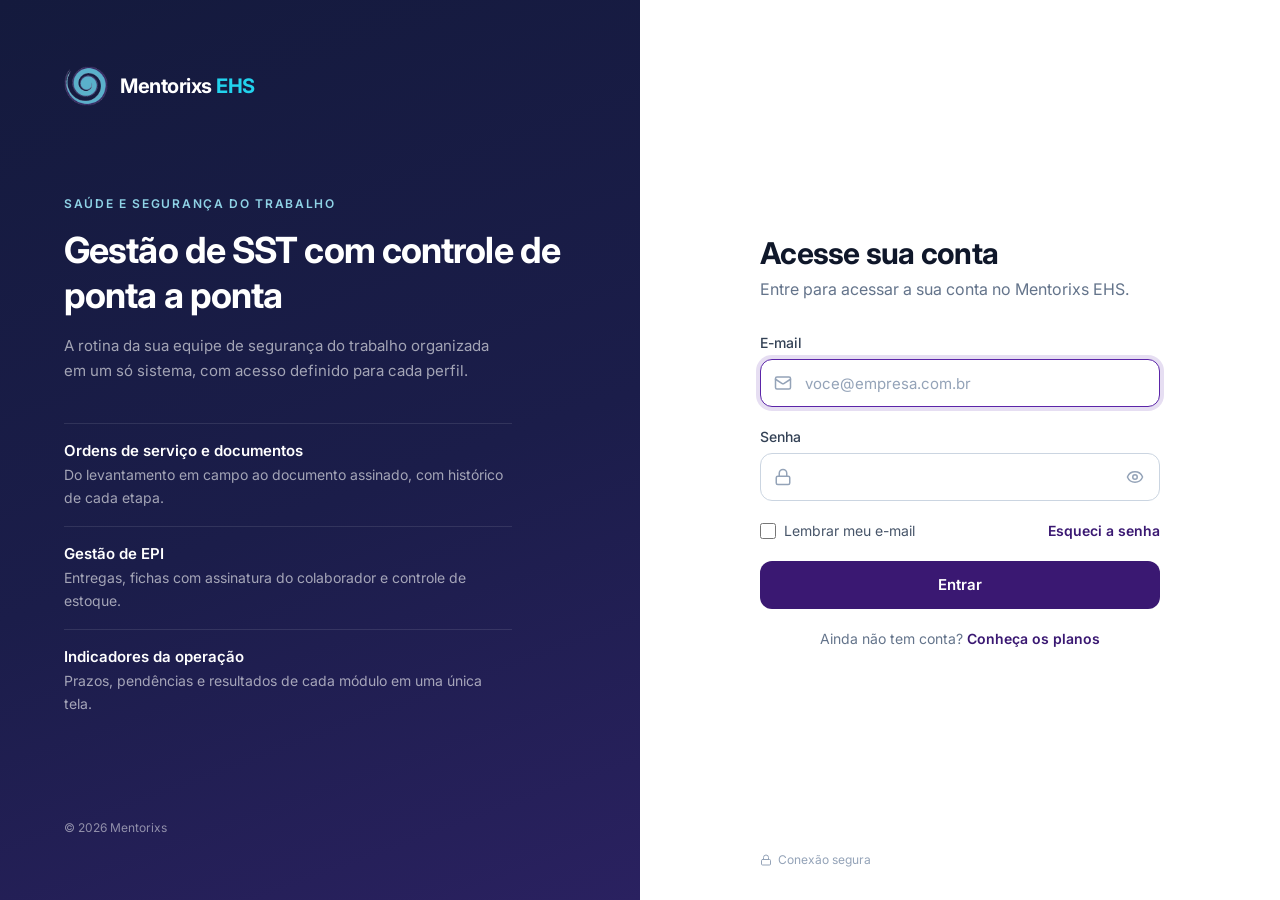
==== commit 204b29c9: "Descrição do site sem meio ambiente Co-Authored-By: Claude Opus 5.5 <noreply@anthropic.com> Claude-S" ====
--- a/index.html
+++ b/index.html
@@ -6,9 +6,9 @@
     <link rel="icon" type="image/png" href="/logo-mentorixs.png" />
     <meta name="viewport" content="width=device-width, initial-scale=1.0" />
     <title>Mentorixs EHS</title>
-    <meta name="description" content="Mentorixs EHS — gestão completa de Saúde, Segurança e Meio Ambiente." />
+    <meta name="description" content="Mentorixs EHS — gestão de Saúde e Segurança do Trabalho." />
     <script src="/config.js"></script>
-    <script type="module" crossorigin src="/index-CocEz0Y5.js"></script>
+    <script type="module" crossorigin src="/index-B_iP4Bkf.js"></script>
     <link rel="modulepreload" crossorigin href="/base-react-D0Fyjp-H.js">
     <link rel="modulepreload" crossorigin href="/base-supabase-DEuA4i4O.js">
     <link rel="modulepreload" crossorigin href="/base-icones-D6EeleRg.js">
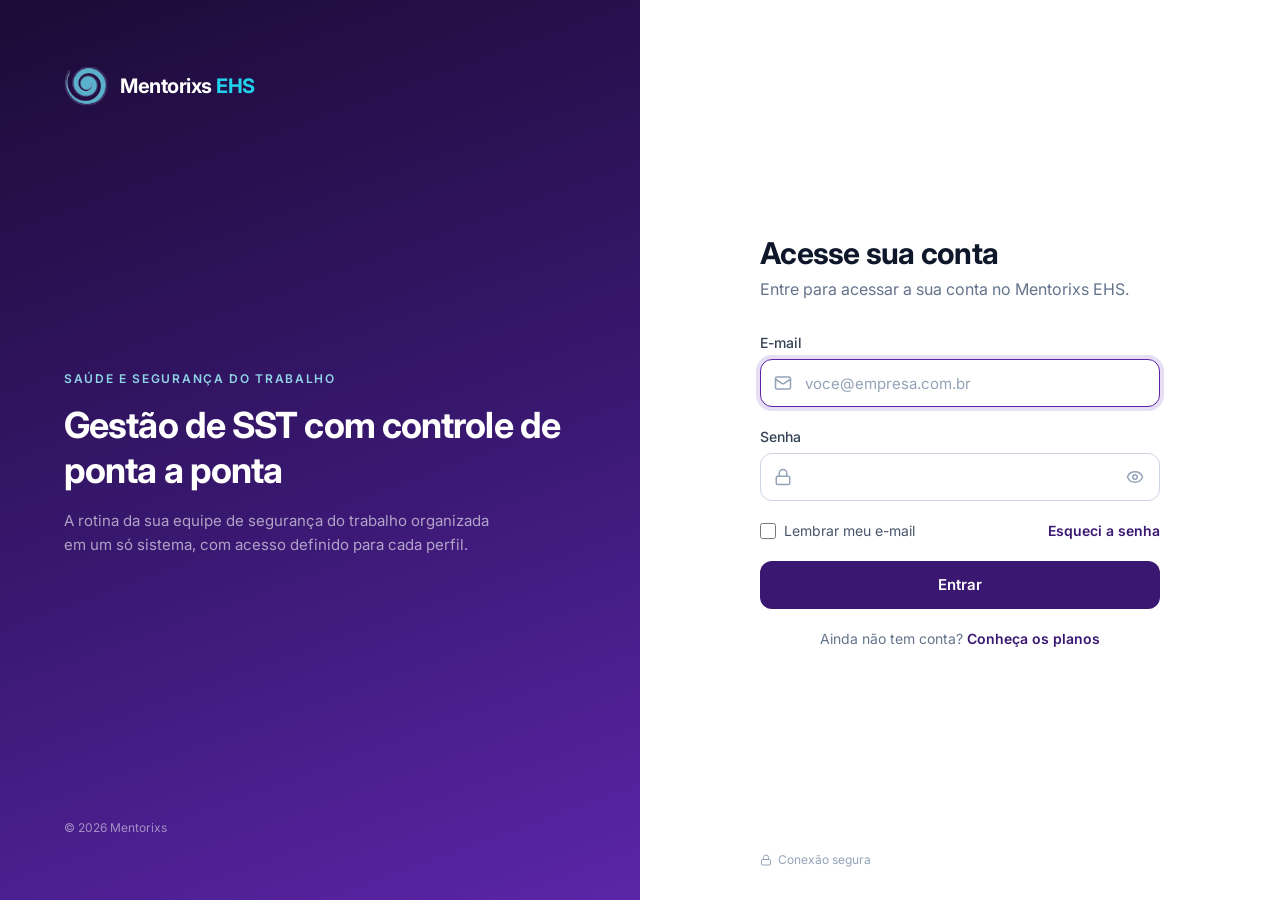
==== commit a0c4e8bd: "Login: remove lista de recursos e fundo roxo Mentorixs Co-Authored-By: Claude Sonnet 5.5 <noreply@an" ====
--- a/index.html
+++ b/index.html
@@ -8,7 +8,7 @@
     <title>Mentorixs EHS</title>
     <meta name="description" content="Mentorixs EHS — gestão de Saúde e Segurança do Trabalho." />
     <script src="/config.js"></script>
-    <script type="module" crossorigin src="/index-B_iP4Bkf.js"></script>
+    <script type="module" crossorigin src="/index-Mx251126a.js"></script>
     <link rel="modulepreload" crossorigin href="/base-react-D0Fyjp-H.js">
     <link rel="modulepreload" crossorigin href="/base-supabase-DEuA4i4O.js">
     <link rel="modulepreload" crossorigin href="/base-icones-D6EeleRg.js">
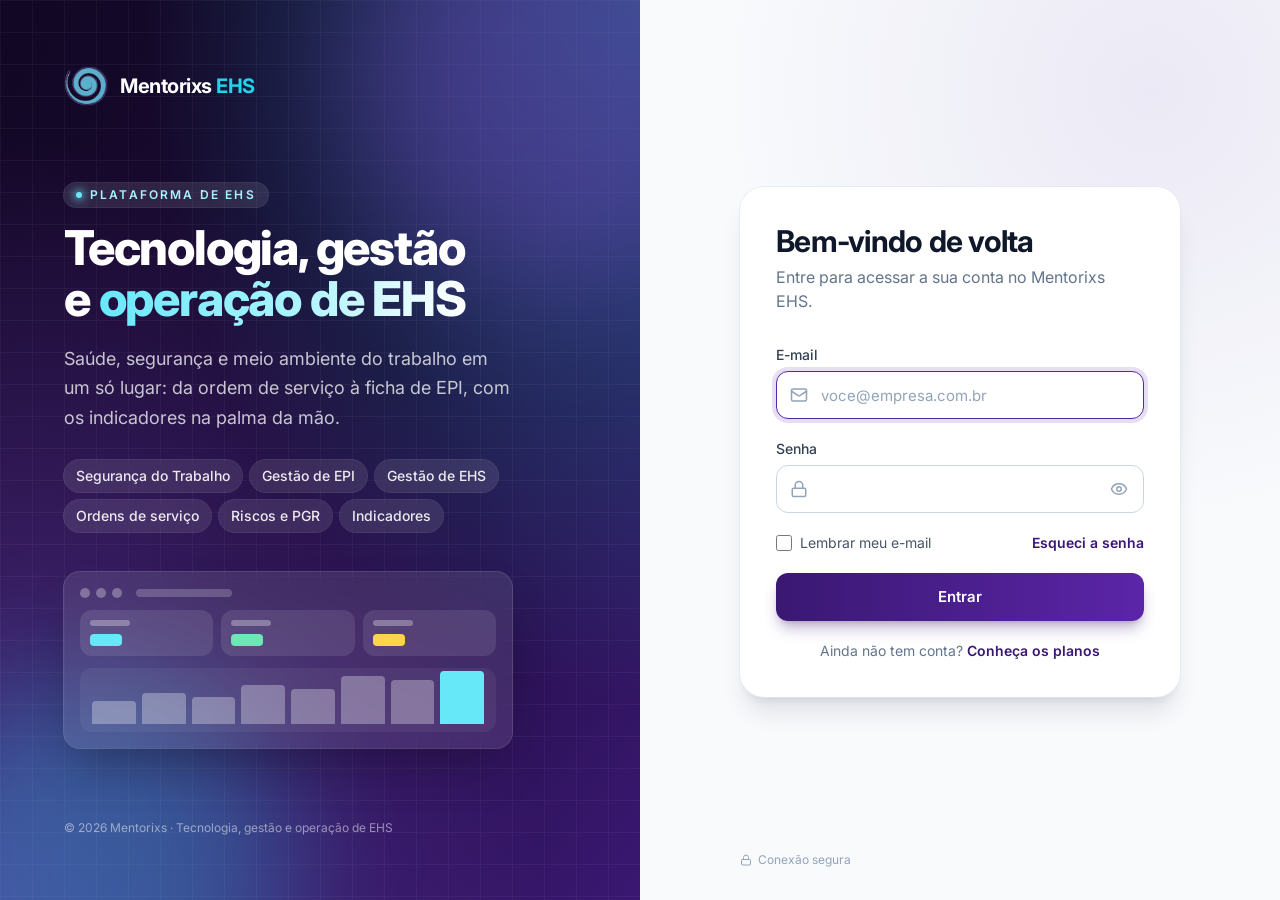
==== commit d5060ca2: "Fases 2 a 5: Controles de SST, Vigências, Demandas de SST, Controle das OS, abas, assinaturas e mens" ====
--- a/index.html
+++ b/index.html
@@ -6,13 +6,13 @@
     <link rel="icon" type="image/png" href="/logo-mentorixs.png" />
     <meta name="viewport" content="width=device-width, initial-scale=1.0" />
     <title>Mentorixs EHS</title>
-    <meta name="description" content="Mentorixs EHS — gestão de Saúde e Segurança do Trabalho." />
+    <meta name="description" content="Mentorixs EHS — gestão completa de Saúde, Segurança e Meio Ambiente." />
     <script src="/config.js"></script>
-    <script type="module" crossorigin src="/index-Mx251126a.js"></script>
+    <script type="module" crossorigin src="/index-EkgOGE8p.js"></script>
     <link rel="modulepreload" crossorigin href="/base-react-D0Fyjp-H.js">
     <link rel="modulepreload" crossorigin href="/base-supabase-DEuA4i4O.js">
-    <link rel="modulepreload" crossorigin href="/base-icones-D6EeleRg.js">
-    <link rel="stylesheet" crossorigin href="/index-BPxJaTp6.css">
+    <link rel="modulepreload" crossorigin href="/base-icones-D15z1yeq.js">
+    <link rel="stylesheet" crossorigin href="/index-C4uK6CcP.css">
   </head>
   <body>
     <div id="root"></div>
--- a/index-C4uK6CcP.css
+++ b/index-C4uK6CcP.css
@@ -0,0 +1 @@
+*,:before,:after{--tw-border-spacing-x: 0;--tw-border-spacing-y: 0;--tw-translate-x: 0;--tw-translate-y: 0;--tw-rotate: 0;--tw-skew-x: 0;--tw-skew-y: 0;--tw-scale-x: 1;--tw-scale-y: 1;--tw-pan-x: ;--tw-pan-y: ;--tw-pinch-zoom: ;--tw-scroll-snap-strictness: proximity;--tw-gradient-from-position: ;--tw-gradient-via-position: ;--tw-gradient-to-position: ;--tw-ordinal: ;--tw-slashed-zero: ;--tw-numeric-figure: ;--tw-numeric-spacing: ;--tw-numeric-fraction: ;--tw-ring-inset: ;--tw-ring-offset-width: 0px;--tw-ring-offset-color: #fff;--tw-ring-color: rgb(59 130 246 / .5);--tw-ring-offset-shadow: 0 0 #0000;--tw-ring-shadow: 0 0 #0000;--tw-shadow: 0 0 #0000;--tw-shadow-colored: 0 0 #0000;--tw-blur: ;--tw-brightness: ;--tw-contrast: ;--tw-grayscale: ;--tw-hue-rotate: ;--tw-invert: ;--tw-saturate: ;--tw-sepia: ;--tw-drop-shadow: ;--tw-backdrop-blur: ;--tw-backdrop-brightness: ;--tw-backdrop-contrast: ;--tw-backdrop-grayscale: ;--tw-backdrop-hue-rotate: ;--tw-backdrop-invert: ;--tw-backdrop-opacity: ;--tw-backdrop-saturate: ;--tw-backdrop-sepia: ;--tw-contain-size: ;--tw-contain-layout: ;--tw-contain-paint: ;--tw-contain-style: }::backdrop{--tw-border-spacing-x: 0;--tw-border-spacing-y: 0;--tw-translate-x: 0;--tw-translate-y: 0;--tw-rotate: 0;--tw-skew-x: 0;--tw-skew-y: 0;--tw-scale-x: 1;--tw-scale-y: 1;--tw-pan-x: ;--tw-pan-y: ;--tw-pinch-zoom: ;--tw-scroll-snap-strictness: proximity;--tw-gradient-from-position: ;--tw-gradient-via-position: ;--tw-gradient-to-position: ;--tw-ordinal: ;--tw-slashed-zero: ;--tw-numeric-figure: ;--tw-numeric-spacing: ;--tw-numeric-fraction: ;--tw-ring-inset: ;--tw-ring-offset-width: 0px;--tw-ring-offset-color: #fff;--tw-ring-color: rgb(59 130 246 / .5);--tw-ring-offset-shadow: 0 0 #0000;--tw-ring-shadow: 0 0 #0000;--tw-shadow: 0 0 #0000;--tw-shadow-colored: 0 0 #0000;--tw-blur: ;--tw-brightness: ;--tw-contrast: ;--tw-grayscale: ;--tw-hue-rotate: ;--tw-invert: ;--tw-saturate: ;--tw-sepia: ;--tw-drop-shadow: ;--tw-backdrop-blur: ;--tw-backdrop-brightness: ;--tw-backdrop-contrast: ;--tw-backdrop-grayscale: ;--tw-backdrop-hue-rotate: ;--tw-backdrop-invert: ;--tw-backdrop-opacity: ;--tw-backdrop-saturate: ;--tw-backdrop-sepia: ;--tw-contain-size: ;--tw-contain-layout: ;--tw-contain-paint: ;--tw-contain-style: }*,:before,:after{box-sizing:border-box;border-width:0;border-style:solid;border-color:#e5e7eb}:before,:after{--tw-content: ""}html,:host{line-height:1.5;-webkit-text-size-adjust:100%;-moz-tab-size:4;-o-tab-size:4;tab-size:4;font-family:Inter,system-ui,sans-serif;font-feature-settings:normal;font-variation-settings:normal;-webkit-tap-highlight-color:transparent}body{margin:0;line-height:inherit}hr{height:0;color:inherit;border-top-width:1px}abbr:where([title]){-webkit-text-decoration:underline dotted;text-decoration:underline dotted}h1,h2,h3,h4,h5,h6{font-size:inherit;font-weight:inherit}a{color:inherit;text-decoration:inherit}b,strong{font-weight:bolder}code,kbd,samp,pre{font-family:ui-monospace,SFMono-Regular,Menlo,Monaco,Consolas,Liberation Mono,Courier New,monospace;font-feature-settings:normal;font-variation-settings:normal;font-size:1em}small{font-size:80%}sub,sup{font-size:75%;line-height:0;position:relative;vertical-align:baseline}sub{bottom:-.25em}sup{top:-.5em}table{text-indent:0;border-color:inherit;border-collapse:collapse}button,input,optgroup,select,textarea{font-family:inherit;font-feature-settings:inherit;font-variation-settings:inherit;font-size:100%;font-weight:inherit;line-height:inherit;letter-spacing:inherit;color:inherit;margin:0;padding:0}button,select{text-transform:none}button,input:where([type=button]),input:where([type=reset]),input:where([type=submit]){-webkit-appearance:button;background-color:transparent;background-image:none}:-moz-focusring{outline:auto}:-moz-ui-invalid{box-shadow:none}progress{vertical-align:baseline}::-webkit-inner-spin-button,::-webkit-outer-spin-button{height:auto}[type=search]{-webkit-appearance:textfield;outline-offset:-2px}::-webkit-search-decoration{-webkit-appearance:none}::-webkit-file-upload-button{-webkit-appearance:button;font:inherit}summary{display:list-item}blockquote,dl,dd,h1,h2,h3,h4,h5,h6,hr,figure,p,pre{margin:0}fieldset{margin:0;padding:0}legend{padding:0}ol,ul,menu{list-style:none;margin:0;padding:0}dialog{padding:0}textarea{resize:vertical}input::-moz-placeholder,textarea::-moz-placeholder{opacity:1;color:#9ca3af}input::placeholder,textarea::placeholder{opacity:1;color:#9ca3af}button,[role=button]{cursor:pointer}:disabled{cursor:default}img,svg,video,canvas,audio,iframe,embed,object{display:block;vertical-align:middle}img,video{max-width:100%;height:auto}[hidden]:where(:not([hidden=until-found])){display:none}.grid>*{min-width:0}img,svg,video,canvas{max-width:100%}.input{width:100%;border-radius:.5rem;border-width:1px;--tw-border-opacity: 1;border-color:rgb(203 213 225 / var(--tw-border-opacity));--tw-bg-opacity: 1;background-color:rgb(255 255 255 / var(--tw-bg-opacity));padding:.5rem .75rem;font-size:1rem;line-height:1.5rem;outline:2px solid transparent;outline-offset:2px}.input:focus{--tw-border-opacity: 1;border-color:rgb(91 37 168 / var(--tw-border-opacity));--tw-ring-offset-shadow: var(--tw-ring-inset) 0 0 0 var(--tw-ring-offset-width) var(--tw-ring-offset-color);--tw-ring-shadow: var(--tw-ring-inset) 0 0 0 calc(2px + var(--tw-ring-offset-width)) var(--tw-ring-color);box-shadow:var(--tw-ring-offset-shadow),var(--tw-ring-shadow),var(--tw-shadow, 0 0 #0000);--tw-ring-color: rgb(91 37 168 / .2)}@media (min-width: 640px){.input{font-size:.875rem;line-height:1.25rem}}.\!label,.label{margin-bottom:.25rem;display:block;font-size:.75rem;line-height:1rem;font-weight:600;text-transform:uppercase;letter-spacing:.025em;--tw-text-opacity: 1;color:rgb(100 116 139 / var(--tw-text-opacity))}.btn{display:inline-flex;align-items:center;justify-content:center;gap:.5rem;border-radius:.5rem;padding:.5rem 1rem;font-size:.875rem;line-height:1.25rem;font-weight:600;transition-property:color,background-color,border-color,text-decoration-color,fill,stroke,opacity,box-shadow,transform,filter,backdrop-filter;transition-timing-function:cubic-bezier(.4,0,.2,1);transition-duration:.15s}.btn:disabled{opacity:.5}.btn-primary{display:inline-flex;align-items:center;justify-content:center;gap:.5rem;border-radius:.5rem;padding:.5rem 1rem;font-size:.875rem;line-height:1.25rem;font-weight:600;transition-property:color,background-color,border-color,text-decoration-color,fill,stroke,opacity,box-shadow,transform,filter,backdrop-filter;transition-timing-function:cubic-bezier(.4,0,.2,1);transition-duration:.15s}.btn-primary:disabled{opacity:.5}.btn-primary{--tw-bg-opacity: 1;background-color:rgb(58 24 114 / var(--tw-bg-opacity));--tw-text-opacity: 1;color:rgb(255 255 255 / var(--tw-text-opacity))}.btn-primary:hover{--tw-bg-opacity: 1;background-color:rgb(91 37 168 / var(--tw-bg-opacity))}.btn-ghost{display:inline-flex;align-items:center;justify-content:center;gap:.5rem;border-radius:.5rem;padding:.5rem 1rem;font-size:.875rem;line-height:1.25rem;font-weight:600;transition-property:color,background-color,border-color,text-decoration-color,fill,stroke,opacity,box-shadow,transform,filter,backdrop-filter;transition-timing-function:cubic-bezier(.4,0,.2,1);transition-duration:.15s}.btn-ghost:disabled{opacity:.5}.btn-ghost{--tw-text-opacity: 1;color:rgb(71 85 105 / var(--tw-text-opacity))}.btn-ghost:hover{--tw-bg-opacity: 1;background-color:rgb(226 232 240 / var(--tw-bg-opacity))}.btn-danger{display:inline-flex;align-items:center;justify-content:center;gap:.5rem;border-radius:.5rem;padding:.5rem 1rem;font-size:.875rem;line-height:1.25rem;font-weight:600;transition-property:color,background-color,border-color,text-decoration-color,fill,stroke,opacity,box-shadow,transform,filter,backdrop-filter;transition-timing-function:cubic-bezier(.4,0,.2,1);transition-duration:.15s}.btn-danger:disabled{opacity:.5}.btn-danger{--tw-text-opacity: 1;color:rgb(220 38 38 / var(--tw-text-opacity))}.btn-danger:hover{--tw-bg-opacity: 1;background-color:rgb(254 242 242 / var(--tw-bg-opacity))}.card{border-radius:1rem;--tw-bg-opacity: 1;background-color:rgb(255 255 255 / var(--tw-bg-opacity));padding:1rem;--tw-shadow: 0 1px 2px 0 rgb(0 0 0 / .05);--tw-shadow-colored: 0 1px 2px 0 var(--tw-shadow-color);box-shadow:var(--tw-ring-offset-shadow, 0 0 #0000),var(--tw-ring-shadow, 0 0 #0000),var(--tw-shadow);--tw-ring-offset-shadow: var(--tw-ring-inset) 0 0 0 var(--tw-ring-offset-width) var(--tw-ring-offset-color);--tw-ring-shadow: var(--tw-ring-inset) 0 0 0 calc(1px + var(--tw-ring-offset-width)) var(--tw-ring-color);box-shadow:var(--tw-ring-offset-shadow),var(--tw-ring-shadow),var(--tw-shadow, 0 0 #0000);--tw-ring-opacity: 1;--tw-ring-color: rgb(226 232 240 / var(--tw-ring-opacity))}@media (min-width: 640px){.card{padding:1.25rem}}.th{white-space:nowrap;padding:.75rem;text-align:left;font-size:.75rem;line-height:1rem;font-weight:600;text-transform:uppercase;letter-spacing:.025em;--tw-text-opacity: 1;color:rgb(100 116 139 / var(--tw-text-opacity))}@media (min-width: 640px){.th{padding-left:1rem;padding-right:1rem}}.td{padding:.75rem;font-size:.875rem;line-height:1.25rem}@media (min-width: 640px){.td{padding-left:1rem;padding-right:1rem}}.sr-only{position:absolute;width:1px;height:1px;padding:0;margin:-1px;overflow:hidden;clip:rect(0,0,0,0);white-space:nowrap;border-width:0}.pointer-events-none{pointer-events:none}.static{position:static}.fixed{position:fixed}.absolute{position:absolute}.relative{position:relative}.sticky{position:sticky}.inset-0{top:0;right:0;bottom:0;left:0}.inset-x-0{left:0;right:0}.inset-x-6{left:1.5rem;right:1.5rem}.inset-y-0{top:0;bottom:0}.-bottom-40{bottom:-10rem}.-bottom-48{bottom:-12rem}.-left-24{left:-6rem}.-left-\[5px\]{left:-5px}.-right-0\.5{right:-.125rem}.-right-1{right:-.25rem}.-right-10{right:-2.5rem}.-right-24{right:-6rem}.-right-32{right:-8rem}.-right-40{right:-10rem}.-top-0\.5{top:-.125rem}.-top-1{top:-.25rem}.-top-10{top:-2.5rem}.-top-24{top:-6rem}.-top-3{top:-.75rem}.-top-32{top:-8rem}.-top-40{top:-10rem}.bottom-0{bottom:0}.bottom-2{bottom:.5rem}.bottom-4{bottom:1rem}.bottom-8{bottom:2rem}.left-0{left:0}.left-1\/2{left:50%}.left-3{left:.75rem}.left-3\.5{left:.875rem}.left-7{left:1.75rem}.left-72{left:18rem}.left-\[7px\]{left:7px}.right-0{right:0}.right-1{right:.25rem}.right-1\.5{right:.375rem}.right-2{right:.5rem}.top-0{top:0}.top-1{top:.25rem}.top-1\.5{top:.375rem}.top-1\/2{top:50%}.top-11{top:2.75rem}.top-2{top:.5rem}.top-2\.5{top:.625rem}.z-10{z-index:10}.z-20{z-index:20}.z-30{z-index:30}.z-40{z-index:40}.z-50{z-index:50}.z-\[55\]{z-index:55}.z-\[60\]{z-index:60}.z-\[70\]{z-index:70}.col-span-2{grid-column:span 2 / span 2}.-mx-1{margin-left:-.25rem;margin-right:-.25rem}.mx-1{margin-left:.25rem;margin-right:.25rem}.mx-1\.5{margin-left:.375rem;margin-right:.375rem}.mx-2{margin-left:.5rem;margin-right:.5rem}.mx-3{margin-left:.75rem;margin-right:.75rem}.mx-4{margin-left:1rem;margin-right:1rem}.mx-auto{margin-left:auto;margin-right:auto}.my-2{margin-top:.5rem;margin-bottom:.5rem}.\!mb-0{margin-bottom:0!important}.-mb-2{margin-bottom:-.5rem}.-mb-px{margin-bottom:-1px}.-ml-2\.5{margin-left:-.625rem}.-mt-28{margin-top:-7rem}.-mt-3{margin-top:-.75rem}.mb-0\.5{margin-bottom:.125rem}.mb-1{margin-bottom:.25rem}.mb-1\.5{margin-bottom:.375rem}.mb-2{margin-bottom:.5rem}.mb-3{margin-bottom:.75rem}.mb-4{margin-bottom:1rem}.mb-5{margin-bottom:1.25rem}.mb-6{margin-bottom:1.5rem}.mb-8{margin-bottom:2rem}.ml-1{margin-left:.25rem}.ml-1\.5{margin-left:.375rem}.ml-2{margin-left:.5rem}.ml-3{margin-left:.75rem}.ml-5{margin-left:1.25rem}.ml-7{margin-left:1.75rem}.ml-auto{margin-left:auto}.mr-1{margin-right:.25rem}.mr-1\.5{margin-right:.375rem}.mr-2{margin-right:.5rem}.mt-0\.5{margin-top:.125rem}.mt-1{margin-top:.25rem}.mt-1\.5{margin-top:.375rem}.mt-10{margin-top:2.5rem}.mt-16{margin-top:4rem}.mt-2{margin-top:.5rem}.mt-20{margin-top:5rem}.mt-3{margin-top:.75rem}.mt-4{margin-top:1rem}.mt-5{margin-top:1.25rem}.mt-6{margin-top:1.5rem}.mt-7{margin-top:1.75rem}.mt-8{margin-top:2rem}.mt-auto{margin-top:auto}.line-clamp-2{overflow:hidden;display:-webkit-box;-webkit-box-orient:vertical;-webkit-line-clamp:2}.block{display:block}.inline-block{display:inline-block}.inline{display:inline}.flex{display:flex}.inline-flex{display:inline-flex}.table{display:table}.grid{display:grid}.inline-grid{display:inline-grid}.hidden{display:none}.aspect-\[16\/10\]{aspect-ratio:16/10}.aspect-\[4\/3\]{aspect-ratio:4/3}.aspect-square{aspect-ratio:1 / 1}.h-1\.5{height:.375rem}.h-1\/3{height:33.333333%}.h-10{height:2.5rem}.h-11{height:2.75rem}.h-12{height:3rem}.h-14{height:3.5rem}.h-16{height:4rem}.h-2{height:.5rem}.h-2\.5{height:.625rem}.h-20{height:5rem}.h-28{height:7rem}.h-3{height:.75rem}.h-32{height:8rem}.h-36{height:9rem}.h-4{height:1rem}.h-44{height:11rem}.h-48{height:12rem}.h-5{height:1.25rem}.h-56{height:14rem}.h-6{height:1.5rem}.h-64{height:16rem}.h-7{height:1.75rem}.h-72{height:18rem}.h-8{height:2rem}.h-9{height:2.25rem}.h-\[15px\]{height:15px}.h-\[24rem\]{height:24rem}.h-\[26rem\]{height:26rem}.h-\[28rem\]{height:28rem}.h-auto{height:auto}.h-fit{height:-moz-fit-content;height:fit-content}.h-full{height:100%}.h-px{height:1px}.h-screen{height:100vh}.max-h-14{max-height:3.5rem}.max-h-48{max-height:12rem}.max-h-64{max-height:16rem}.max-h-72{max-height:18rem}.max-h-96{max-height:24rem}.max-h-\[100dvh\]{max-height:100dvh}.max-h-\[38vh\]{max-height:38vh}.max-h-\[50vh\]{max-height:50vh}.max-h-\[70vh\]{max-height:70vh}.max-h-\[90dvh\]{max-height:90dvh}.min-h-0{min-height:0px}.min-h-24{min-height:6rem}.min-h-\[100px\]{min-height:100px}.min-h-\[108px\]{min-height:108px}.min-h-\[110px\]{min-height:110px}.min-h-\[28px\]{min-height:28px}.min-h-\[3\.75rem\]{min-height:3.75rem}.min-h-\[3rem\]{min-height:3rem}.min-h-\[40vh\]{min-height:40vh}.min-h-\[420px\]{min-height:420px}.min-h-\[50px\]{min-height:50px}.min-h-\[50vh\]{min-height:50vh}.min-h-\[60px\]{min-height:60px}.min-h-\[70px\]{min-height:70px}.min-h-\[72px\]{min-height:72px}.min-h-\[80px\]{min-height:80px}.min-h-\[90px\]{min-height:90px}.min-h-\[96px\]{min-height:96px}.min-h-full{min-height:100%}.min-h-screen{min-height:100vh}.\!w-16{width:4rem!important}.\!w-20{width:5rem!important}.\!w-24{width:6rem!important}.\!w-28{width:7rem!important}.\!w-32{width:8rem!important}.\!w-40{width:10rem!important}.\!w-60{width:15rem!important}.\!w-64{width:16rem!important}.\!w-auto{width:auto!important}.\!w-full{width:100%!important}.w-1\.5{width:.375rem}.w-10{width:2.5rem}.w-11{width:2.75rem}.w-12{width:3rem}.w-14{width:3.5rem}.w-16{width:4rem}.w-2{width:.5rem}.w-2\.5{width:.625rem}.w-20{width:5rem}.w-24{width:6rem}.w-28{width:7rem}.w-3{width:.75rem}.w-32{width:8rem}.w-36{width:9rem}.w-4{width:1rem}.w-40{width:10rem}.w-44{width:11rem}.w-48{width:12rem}.w-5{width:1.25rem}.w-56{width:14rem}.w-6{width:1.5rem}.w-64{width:16rem}.w-7{width:1.75rem}.w-72{width:18rem}.w-8{width:2rem}.w-80{width:20rem}.w-9{width:2.25rem}.w-\[15px\]{width:15px}.w-\[22px\]{width:22px}.w-\[24rem\]{width:24rem}.w-\[26rem\]{width:26rem}.w-\[28rem\]{width:28rem}.w-\[3px\]{width:3px}.w-\[72px\]{width:72px}.w-\[calc\(100\%-1rem\)\]{width:calc(100% - 1rem)}.w-auto{width:auto}.w-fit{width:-moz-fit-content;width:fit-content}.w-full{width:100%}.w-max{width:-moz-max-content;width:max-content}.w-px{width:1px}.min-w-0{min-width:0px}.min-w-4{min-width:1rem}.min-w-\[108px\]{min-width:108px}.min-w-\[13rem\]{min-width:13rem}.min-w-\[140px\]{min-width:140px}.min-w-\[200px\]{min-width:200px}.min-w-\[220px\]{min-width:220px}.min-w-\[520px\]{min-width:520px}.min-w-\[560px\]{min-width:560px}.min-w-\[600px\]{min-width:600px}.min-w-\[620px\]{min-width:620px}.min-w-\[640px\]{min-width:640px}.min-w-\[680px\]{min-width:680px}.min-w-\[720px\]{min-width:720px}.min-w-\[760px\]{min-width:760px}.min-w-\[780px\]{min-width:780px}.min-w-\[820px\]{min-width:820px}.min-w-\[860px\]{min-width:860px}.min-w-\[880px\]{min-width:880px}.min-w-\[900px\]{min-width:900px}.max-w-2xl{max-width:42rem}.max-w-3xl{max-width:48rem}.max-w-4xl{max-width:56rem}.max-w-5xl{max-width:64rem}.max-w-6xl{max-width:72rem}.max-w-7xl{max-width:80rem}.max-w-\[120px\]{max-width:120px}.max-w-\[1600px\]{max-width:1600px}.max-w-\[160px\]{max-width:160px}.max-w-\[16rem\]{max-width:16rem}.max-w-\[1760px\]{max-width:1760px}.max-w-\[200px\]{max-width:200px}.max-w-\[38px\]{max-width:38px}.max-w-\[400px\]{max-width:400px}.max-w-\[440px\]{max-width:440px}.max-w-\[80\%\]{max-width:80%}.max-w-\[85\%\]{max-width:85%}.max-w-\[85vw\]{max-width:85vw}.max-w-\[calc\(100vw-2rem\)\]{max-width:calc(100vw - 2rem)}.max-w-full{max-width:100%}.max-w-lg{max-width:32rem}.max-w-md{max-width:28rem}.max-w-sm{max-width:24rem}.max-w-xl{max-width:36rem}.max-w-xs{max-width:20rem}.flex-1{flex:1 1 0%}.shrink-0{flex-shrink:0}.border-collapse{border-collapse:collapse}.border-separate{border-collapse:separate}.border-spacing-0{--tw-border-spacing-x: 0px;--tw-border-spacing-y: 0px;border-spacing:var(--tw-border-spacing-x) var(--tw-border-spacing-y)}.border-spacing-1{--tw-border-spacing-x: .25rem;--tw-border-spacing-y: .25rem;border-spacing:var(--tw-border-spacing-x) var(--tw-border-spacing-y)}.-translate-x-1\/2{--tw-translate-x: -50%;transform:translate(var(--tw-translate-x),var(--tw-translate-y)) rotate(var(--tw-rotate)) skew(var(--tw-skew-x)) skewY(var(--tw-skew-y)) scaleX(var(--tw-scale-x)) scaleY(var(--tw-scale-y))}.-translate-y-1\/2{--tw-translate-y: -50%;transform:translate(var(--tw-translate-x),var(--tw-translate-y)) rotate(var(--tw-rotate)) skew(var(--tw-skew-x)) skewY(var(--tw-skew-y)) scaleX(var(--tw-scale-x)) scaleY(var(--tw-scale-y))}.rotate-180{--tw-rotate: 180deg;transform:translate(var(--tw-translate-x),var(--tw-translate-y)) rotate(var(--tw-rotate)) skew(var(--tw-skew-x)) skewY(var(--tw-skew-y)) scaleX(var(--tw-scale-x)) scaleY(var(--tw-scale-y))}.rotate-90{--tw-rotate: 90deg;transform:translate(var(--tw-translate-x),var(--tw-translate-y)) rotate(var(--tw-rotate)) skew(var(--tw-skew-x)) skewY(var(--tw-skew-y)) scaleX(var(--tw-scale-x)) scaleY(var(--tw-scale-y))}.scale-100{--tw-scale-x: 1;--tw-scale-y: 1;transform:translate(var(--tw-translate-x),var(--tw-translate-y)) rotate(var(--tw-rotate)) skew(var(--tw-skew-x)) skewY(var(--tw-skew-y)) scaleX(var(--tw-scale-x)) scaleY(var(--tw-scale-y))}.scale-50{--tw-scale-x: .5;--tw-scale-y: .5;transform:translate(var(--tw-translate-x),var(--tw-translate-y)) rotate(var(--tw-rotate)) skew(var(--tw-skew-x)) skewY(var(--tw-skew-y)) scaleX(var(--tw-scale-x)) scaleY(var(--tw-scale-y))}.scale-75{--tw-scale-x: .75;--tw-scale-y: .75;transform:translate(var(--tw-translate-x),var(--tw-translate-y)) rotate(var(--tw-rotate)) skew(var(--tw-skew-x)) skewY(var(--tw-skew-y)) scaleX(var(--tw-scale-x)) scaleY(var(--tw-scale-y))}.transform{transform:translate(var(--tw-translate-x),var(--tw-translate-y)) rotate(var(--tw-rotate)) skew(var(--tw-skew-x)) skewY(var(--tw-skew-y)) scaleX(var(--tw-scale-x)) scaleY(var(--tw-scale-y))}@keyframes ping{75%,to{transform:scale(2);opacity:0}}.animate-ping{animation:ping 1s cubic-bezier(0,0,.2,1) infinite}@keyframes pulse{50%{opacity:.5}}.animate-pulse{animation:pulse 2s cubic-bezier(.4,0,.6,1) infinite}@keyframes spin{to{transform:rotate(360deg)}}.animate-spin{animation:spin 1s linear infinite}.cursor-crosshair{cursor:crosshair}.cursor-default{cursor:default}.cursor-grab{cursor:grab}.cursor-help{cursor:help}.cursor-pointer{cursor:pointer}.touch-none{touch-action:none}.select-none{-webkit-user-select:none;-moz-user-select:none;user-select:none}.resize{resize:both}.list-decimal{list-style-type:decimal}.list-disc{list-style-type:disc}.appearance-none{-webkit-appearance:none;-moz-appearance:none;appearance:none}.break-inside-avoid{-moz-column-break-inside:avoid;break-inside:avoid}.break-inside-avoid-page{break-inside:avoid-page}.grid-cols-1{grid-template-columns:repeat(1,minmax(0,1fr))}.grid-cols-2{grid-template-columns:repeat(2,minmax(0,1fr))}.grid-cols-3{grid-template-columns:repeat(3,minmax(0,1fr))}.grid-cols-5{grid-template-columns:repeat(5,minmax(0,1fr))}.grid-cols-7{grid-template-columns:repeat(7,minmax(0,1fr))}.grid-cols-\[110px_1fr_36px\]{grid-template-columns:110px 1fr 36px}.grid-cols-\[140px_1fr_32px\]{grid-template-columns:140px 1fr 32px}.grid-cols-\[1fr_96px\]{grid-template-columns:1fr 96px}.grid-cols-\[minmax\(0\,120px\)_1fr_auto\]{grid-template-columns:minmax(0,120px) 1fr auto}.grid-cols-\[minmax\(0\,130px\)_1fr_auto\]{grid-template-columns:minmax(0,130px) 1fr auto}.grid-cols-\[minmax\(0\,2\.2fr\)_110px_minmax\(0\,1\.3fr\)_90px_110px_130px\]{grid-template-columns:minmax(0,2.2fr) 110px minmax(0,1.3fr) 90px 110px 130px}.grid-cols-\[minmax\(0\,7\.5rem\)_1fr_2rem\]{grid-template-columns:minmax(0,7.5rem) 1fr 2rem}.flex-col{flex-direction:column}.flex-col-reverse{flex-direction:column-reverse}.flex-wrap{flex-wrap:wrap}.place-items-center{place-items:center}.content-start{align-content:flex-start}.items-start{align-items:flex-start}.items-end{align-items:flex-end}.items-center{align-items:center}.items-baseline{align-items:baseline}.justify-end{justify-content:flex-end}.justify-center{justify-content:center}.justify-between{justify-content:space-between}.gap-0\.5{gap:.125rem}.gap-1{gap:.25rem}.gap-1\.5{gap:.375rem}.gap-2{gap:.5rem}.gap-2\.5{gap:.625rem}.gap-3{gap:.75rem}.gap-4{gap:1rem}.gap-5{gap:1.25rem}.gap-6{gap:1.5rem}.gap-8{gap:2rem}.gap-\[2px\]{gap:2px}.gap-px{gap:1px}.gap-x-1{-moz-column-gap:.25rem;column-gap:.25rem}.gap-x-2{-moz-column-gap:.5rem;column-gap:.5rem}.gap-x-3{-moz-column-gap:.75rem;column-gap:.75rem}.gap-x-4{-moz-column-gap:1rem;column-gap:1rem}.gap-x-5{-moz-column-gap:1.25rem;column-gap:1.25rem}.gap-x-6{-moz-column-gap:1.5rem;column-gap:1.5rem}.gap-x-8{-moz-column-gap:2rem;column-gap:2rem}.gap-y-0\.5{row-gap:.125rem}.gap-y-1{row-gap:.25rem}.gap-y-1\.5{row-gap:.375rem}.gap-y-2{row-gap:.5rem}.gap-y-2\.5{row-gap:.625rem}.gap-y-3{row-gap:.75rem}.space-x-1>:not([hidden])~:not([hidden]){--tw-space-x-reverse: 0;margin-right:calc(.25rem * var(--tw-space-x-reverse));margin-left:calc(.25rem * calc(1 - var(--tw-space-x-reverse)))}.space-y-0\.5>:not([hidden])~:not([hidden]){--tw-space-y-reverse: 0;margin-top:calc(.125rem * calc(1 - var(--tw-space-y-reverse)));margin-bottom:calc(.125rem * var(--tw-space-y-reverse))}.space-y-1>:not([hidden])~:not([hidden]){--tw-space-y-reverse: 0;margin-top:calc(.25rem * calc(1 - var(--tw-space-y-reverse)));margin-bottom:calc(.25rem * var(--tw-space-y-reverse))}.space-y-1\.5>:not([hidden])~:not([hidden]){--tw-space-y-reverse: 0;margin-top:calc(.375rem * calc(1 - var(--tw-space-y-reverse)));margin-bottom:calc(.375rem * var(--tw-space-y-reverse))}.space-y-2>:not([hidden])~:not([hidden]){--tw-space-y-reverse: 0;margin-top:calc(.5rem * calc(1 - var(--tw-space-y-reverse)));margin-bottom:calc(.5rem * var(--tw-space-y-reverse))}.space-y-2\.5>:not([hidden])~:not([hidden]){--tw-space-y-reverse: 0;margin-top:calc(.625rem * calc(1 - var(--tw-space-y-reverse)));margin-bottom:calc(.625rem * var(--tw-space-y-reverse))}.space-y-3>:not([hidden])~:not([hidden]){--tw-space-y-reverse: 0;margin-top:calc(.75rem * calc(1 - var(--tw-space-y-reverse)));margin-bottom:calc(.75rem * var(--tw-space-y-reverse))}.space-y-4>:not([hidden])~:not([hidden]){--tw-space-y-reverse: 0;margin-top:calc(1rem * calc(1 - var(--tw-space-y-reverse)));margin-bottom:calc(1rem * var(--tw-space-y-reverse))}.space-y-5>:not([hidden])~:not([hidden]){--tw-space-y-reverse: 0;margin-top:calc(1.25rem * calc(1 - var(--tw-space-y-reverse)));margin-bottom:calc(1.25rem * var(--tw-space-y-reverse))}.space-y-6>:not([hidden])~:not([hidden]){--tw-space-y-reverse: 0;margin-top:calc(1.5rem * calc(1 - var(--tw-space-y-reverse)));margin-bottom:calc(1.5rem * var(--tw-space-y-reverse))}.space-y-8>:not([hidden])~:not([hidden]){--tw-space-y-reverse: 0;margin-top:calc(2rem * calc(1 - var(--tw-space-y-reverse)));margin-bottom:calc(2rem * var(--tw-space-y-reverse))}.divide-y>:not([hidden])~:not([hidden]){--tw-divide-y-reverse: 0;border-top-width:calc(1px * calc(1 - var(--tw-divide-y-reverse)));border-bottom-width:calc(1px * var(--tw-divide-y-reverse))}.divide-slate-100>:not([hidden])~:not([hidden]){--tw-divide-opacity: 1;border-color:rgb(241 245 249 / var(--tw-divide-opacity))}.self-end{align-self:flex-end}.self-center{align-self:center}.overflow-auto{overflow:auto}.overflow-hidden{overflow:hidden}.overflow-x-auto{overflow-x:auto}.overflow-y-auto{overflow-y:auto}.overflow-y-hidden{overflow-y:hidden}.overscroll-contain{overscroll-behavior:contain}.truncate{overflow:hidden;text-overflow:ellipsis;white-space:nowrap}.whitespace-normal{white-space:normal}.whitespace-nowrap{white-space:nowrap}.whitespace-pre-line{white-space:pre-line}.whitespace-pre-wrap{white-space:pre-wrap}.break-words{overflow-wrap:break-word}.break-all{word-break:break-all}.rounded{border-radius:.25rem}.rounded-2xl{border-radius:1rem}.rounded-3xl{border-radius:1.5rem}.rounded-full{border-radius:9999px}.rounded-lg{border-radius:.5rem}.rounded-md{border-radius:.375rem}.rounded-sm{border-radius:.125rem}.rounded-xl{border-radius:.75rem}.rounded-r{border-top-right-radius:.25rem;border-bottom-right-radius:.25rem}.rounded-t{border-top-left-radius:.25rem;border-top-right-radius:.25rem}.rounded-t-2xl{border-top-left-radius:1rem;border-top-right-radius:1rem}.rounded-t-lg{border-top-left-radius:.5rem;border-top-right-radius:.5rem}.rounded-t-md{border-top-left-radius:.375rem;border-top-right-radius:.375rem}.border{border-width:1px}.border-0{border-width:0px}.border-2{border-width:2px}.border-y{border-top-width:1px;border-bottom-width:1px}.border-b{border-bottom-width:1px}.border-b-2{border-bottom-width:2px}.border-l{border-left-width:1px}.border-l-4{border-left-width:4px}.border-r{border-right-width:1px}.border-t{border-top-width:1px}.border-dashed{border-style:dashed}.\!border-red-400{--tw-border-opacity: 1 !important;border-color:rgb(248 113 113 / var(--tw-border-opacity))!important}.border-amber-300{--tw-border-opacity: 1;border-color:rgb(252 211 77 / var(--tw-border-opacity))}.border-amber-400{--tw-border-opacity: 1;border-color:rgb(251 191 36 / var(--tw-border-opacity))}.border-brand-700{--tw-border-opacity: 1;border-color:rgb(58 24 114 / var(--tw-border-opacity))}.border-brand-800{--tw-border-opacity: 1;border-color:rgb(40 17 79 / var(--tw-border-opacity))}.border-cyan-400{--tw-border-opacity: 1;border-color:rgb(34 211 238 / var(--tw-border-opacity))}.border-cyan-500{--tw-border-opacity: 1;border-color:rgb(6 182 212 / var(--tw-border-opacity))}.border-cyan-500\/20{border-color:#06b6d433}.border-cyan-500\/30{border-color:#06b6d44d}.border-red-400{--tw-border-opacity: 1;border-color:rgb(248 113 113 / var(--tw-border-opacity))}.border-slate-100{--tw-border-opacity: 1;border-color:rgb(241 245 249 / var(--tw-border-opacity))}.border-slate-200{--tw-border-opacity: 1;border-color:rgb(226 232 240 / var(--tw-border-opacity))}.border-slate-300{--tw-border-opacity: 1;border-color:rgb(203 213 225 / var(--tw-border-opacity))}.border-slate-400{--tw-border-opacity: 1;border-color:rgb(148 163 184 / var(--tw-border-opacity))}.border-slate-700{--tw-border-opacity: 1;border-color:rgb(51 65 85 / var(--tw-border-opacity))}.border-transparent{border-color:transparent}.border-white\/10{border-color:#ffffff1a}.border-white\/15{border-color:#ffffff26}.border-white\/20{border-color:#fff3}.bg-\[\#392963\]{--tw-bg-opacity: 1;background-color:rgb(57 41 99 / var(--tw-bg-opacity))}.bg-amber-100{--tw-bg-opacity: 1;background-color:rgb(254 243 199 / var(--tw-bg-opacity))}.bg-amber-200{--tw-bg-opacity: 1;background-color:rgb(253 230 138 / var(--tw-bg-opacity))}.bg-amber-300{--tw-bg-opacity: 1;background-color:rgb(252 211 77 / var(--tw-bg-opacity))}.bg-amber-50{--tw-bg-opacity: 1;background-color:rgb(255 251 235 / var(--tw-bg-opacity))}.bg-amber-50\/40{background-color:#fffbeb66}.bg-amber-500{--tw-bg-opacity: 1;background-color:rgb(245 158 11 / var(--tw-bg-opacity))}.bg-black\/40{background-color:#0006}.bg-black\/50{background-color:#00000080}.bg-black\/60{background-color:#0009}.bg-blue-100{--tw-bg-opacity: 1;background-color:rgb(219 234 254 / var(--tw-bg-opacity))}.bg-brand-200{--tw-bg-opacity: 1;background-color:rgb(214 198 243 / var(--tw-bg-opacity))}.bg-brand-50{--tw-bg-opacity: 1;background-color:rgb(246 241 253 / var(--tw-bg-opacity))}.bg-brand-500{--tw-bg-opacity: 1;background-color:rgb(122 69 201 / var(--tw-bg-opacity))}.bg-brand-500\/40{background-color:#7a45c966}.bg-brand-600{--tw-bg-opacity: 1;background-color:rgb(91 37 168 / var(--tw-bg-opacity))}.bg-brand-600\/10{background-color:#5b25a81a}.bg-brand-600\/40{background-color:#5b25a866}.bg-brand-700{--tw-bg-opacity: 1;background-color:rgb(58 24 114 / var(--tw-bg-opacity))}.bg-brand-700\/10{background-color:#3a18721a}.bg-brand-700\/5{background-color:#3a18720d}.bg-brand-900{--tw-bg-opacity: 1;background-color:rgb(27 11 54 / var(--tw-bg-opacity))}.bg-brand-950{--tw-bg-opacity: 1;background-color:rgb(18 7 36 / var(--tw-bg-opacity))}.bg-brand-950\/50{background-color:#12072480}.bg-brand-cyan{--tw-bg-opacity: 1;background-color:rgb(34 211 238 / var(--tw-bg-opacity))}.bg-brand-cyan\/15{background-color:#22d3ee26}.bg-cyan-100{--tw-bg-opacity: 1;background-color:rgb(207 250 254 / var(--tw-bg-opacity))}.bg-cyan-300{--tw-bg-opacity: 1;background-color:rgb(103 232 249 / var(--tw-bg-opacity))}.bg-cyan-400{--tw-bg-opacity: 1;background-color:rgb(34 211 238 / var(--tw-bg-opacity))}.bg-cyan-400\/30{background-color:#22d3ee4d}.bg-cyan-50{--tw-bg-opacity: 1;background-color:rgb(236 254 255 / var(--tw-bg-opacity))}.bg-cyan-500{--tw-bg-opacity: 1;background-color:rgb(6 182 212 / var(--tw-bg-opacity))}.bg-cyan-500\/20{background-color:#06b6d433}.bg-cyan-600{--tw-bg-opacity: 1;background-color:rgb(8 145 178 / var(--tw-bg-opacity))}.bg-emerald-100{--tw-bg-opacity: 1;background-color:rgb(209 250 229 / var(--tw-bg-opacity))}.bg-emerald-200{--tw-bg-opacity: 1;background-color:rgb(167 243 208 / var(--tw-bg-opacity))}.bg-emerald-300{--tw-bg-opacity: 1;background-color:rgb(110 231 183 / var(--tw-bg-opacity))}.bg-emerald-400\/20{background-color:#34d39933}.bg-emerald-50{--tw-bg-opacity: 1;background-color:rgb(236 253 245 / var(--tw-bg-opacity))}.bg-emerald-500{--tw-bg-opacity: 1;background-color:rgb(16 185 129 / var(--tw-bg-opacity))}.bg-emerald-600{--tw-bg-opacity: 1;background-color:rgb(5 150 105 / var(--tw-bg-opacity))}.bg-green-100{--tw-bg-opacity: 1;background-color:rgb(220 252 231 / var(--tw-bg-opacity))}.bg-indigo-100{--tw-bg-opacity: 1;background-color:rgb(224 231 255 / var(--tw-bg-opacity))}.bg-indigo-600{--tw-bg-opacity: 1;background-color:rgb(79 70 229 / var(--tw-bg-opacity))}.bg-orange-100{--tw-bg-opacity: 1;background-color:rgb(255 237 213 / var(--tw-bg-opacity))}.bg-orange-300{--tw-bg-opacity: 1;background-color:rgb(253 186 116 / var(--tw-bg-opacity))}.bg-orange-500{--tw-bg-opacity: 1;background-color:rgb(249 115 22 / var(--tw-bg-opacity))}.bg-purple-100{--tw-bg-opacity: 1;background-color:rgb(243 232 255 / var(--tw-bg-opacity))}.bg-purple-500{--tw-bg-opacity: 1;background-color:rgb(168 85 247 / var(--tw-bg-opacity))}.bg-red-100{--tw-bg-opacity: 1;background-color:rgb(254 226 226 / var(--tw-bg-opacity))}.bg-red-400{--tw-bg-opacity: 1;background-color:rgb(248 113 113 / var(--tw-bg-opacity))}.bg-red-50{--tw-bg-opacity: 1;background-color:rgb(254 242 242 / var(--tw-bg-opacity))}.bg-red-500{--tw-bg-opacity: 1;background-color:rgb(239 68 68 / var(--tw-bg-opacity))}.bg-red-600{--tw-bg-opacity: 1;background-color:rgb(220 38 38 / var(--tw-bg-opacity))}.bg-rose-600{--tw-bg-opacity: 1;background-color:rgb(225 29 72 / var(--tw-bg-opacity))}.bg-sky-400{--tw-bg-opacity: 1;background-color:rgb(56 189 248 / var(--tw-bg-opacity))}.bg-sky-600{--tw-bg-opacity: 1;background-color:rgb(2 132 199 / var(--tw-bg-opacity))}.bg-slate-100{--tw-bg-opacity: 1;background-color:rgb(241 245 249 / var(--tw-bg-opacity))}.bg-slate-200{--tw-bg-opacity: 1;background-color:rgb(226 232 240 / var(--tw-bg-opacity))}.bg-slate-200\/60{background-color:#e2e8f099}.bg-slate-300{--tw-bg-opacity: 1;background-color:rgb(203 213 225 / var(--tw-bg-opacity))}.bg-slate-400{--tw-bg-opacity: 1;background-color:rgb(148 163 184 / var(--tw-bg-opacity))}.bg-slate-50{--tw-bg-opacity: 1;background-color:rgb(248 250 252 / var(--tw-bg-opacity))}.bg-slate-500{--tw-bg-opacity: 1;background-color:rgb(100 116 139 / var(--tw-bg-opacity))}.bg-slate-700{--tw-bg-opacity: 1;background-color:rgb(51 65 85 / var(--tw-bg-opacity))}.bg-slate-800{--tw-bg-opacity: 1;background-color:rgb(30 41 59 / var(--tw-bg-opacity))}.bg-slate-950{--tw-bg-opacity: 1;background-color:rgb(2 6 23 / var(--tw-bg-opacity))}.bg-slate-950\/90{background-color:#020617e6}.bg-teal-100{--tw-bg-opacity: 1;background-color:rgb(204 251 241 / var(--tw-bg-opacity))}.bg-transparent{background-color:transparent}.bg-violet-100{--tw-bg-opacity: 1;background-color:rgb(237 233 254 / var(--tw-bg-opacity))}.bg-violet-50{--tw-bg-opacity: 1;background-color:rgb(245 243 255 / var(--tw-bg-opacity))}.bg-violet-600{--tw-bg-opacity: 1;background-color:rgb(124 58 237 / var(--tw-bg-opacity))}.bg-white{--tw-bg-opacity: 1;background-color:rgb(255 255 255 / var(--tw-bg-opacity))}.bg-white\/10{background-color:#ffffff1a}.bg-white\/15{background-color:#ffffff26}.bg-white\/20{background-color:#fff3}.bg-white\/30{background-color:#ffffff4d}.bg-white\/5{background-color:#ffffff0d}.bg-white\/\[0\.07\]{background-color:#ffffff12}.bg-yellow-100{--tw-bg-opacity: 1;background-color:rgb(254 249 195 / var(--tw-bg-opacity))}.bg-yellow-200{--tw-bg-opacity: 1;background-color:rgb(254 240 138 / var(--tw-bg-opacity))}.bg-yellow-500{--tw-bg-opacity: 1;background-color:rgb(234 179 8 / var(--tw-bg-opacity))}.bg-\[radial-gradient\(circle_at_80\%_10\%\,rgba\(91\,37\,168\,0\.08\)\,transparent_45\%\)\]{background-image:radial-gradient(circle at 80% 10%,rgba(91,37,168,.08),transparent 45%)}.bg-\[radial-gradient\(ellipse_at_top_right\,rgba\(34\,211\,238\,0\.35\)\,transparent_55\%\)\,radial-gradient\(ellipse_at_bottom_left\,rgba\(122\,69\,201\,0\.55\)\,transparent_60\%\)\]{background-image:radial-gradient(ellipse at top right,rgba(34,211,238,.35),transparent 55%),radial-gradient(ellipse at bottom left,rgba(122,69,201,.55),transparent 60%)}.bg-gradient-to-b{background-image:linear-gradient(to bottom,var(--tw-gradient-stops))}.bg-gradient-to-br{background-image:linear-gradient(to bottom right,var(--tw-gradient-stops))}.bg-gradient-to-r{background-image:linear-gradient(to right,var(--tw-gradient-stops))}.from-brand-700{--tw-gradient-from: #3a1872 var(--tw-gradient-from-position);--tw-gradient-to: rgb(58 24 114 / 0) var(--tw-gradient-to-position);--tw-gradient-stops: var(--tw-gradient-from), var(--tw-gradient-to)}.from-brand-800{--tw-gradient-from: #28114f var(--tw-gradient-from-position);--tw-gradient-to: rgb(40 17 79 / 0) var(--tw-gradient-to-position);--tw-gradient-stops: var(--tw-gradient-from), var(--tw-gradient-to)}.from-brand-900{--tw-gradient-from: #1b0b36 var(--tw-gradient-from-position);--tw-gradient-to: rgb(27 11 54 / 0) var(--tw-gradient-to-position);--tw-gradient-stops: var(--tw-gradient-from), var(--tw-gradient-to)}.from-brand-950{--tw-gradient-from: #120724 var(--tw-gradient-from-position);--tw-gradient-to: rgb(18 7 36 / 0) var(--tw-gradient-to-position);--tw-gradient-stops: var(--tw-gradient-from), var(--tw-gradient-to)}.from-cyan-300{--tw-gradient-from: #67e8f9 var(--tw-gradient-from-position);--tw-gradient-to: rgb(103 232 249 / 0) var(--tw-gradient-to-position);--tw-gradient-stops: var(--tw-gradient-from), var(--tw-gradient-to)}.from-cyan-500{--tw-gradient-from: #06b6d4 var(--tw-gradient-from-position);--tw-gradient-to: rgb(6 182 212 / 0) var(--tw-gradient-to-position);--tw-gradient-stops: var(--tw-gradient-from), var(--tw-gradient-to)}.from-cyan-700{--tw-gradient-from: #0e7490 var(--tw-gradient-from-position);--tw-gradient-to: rgb(14 116 144 / 0) var(--tw-gradient-to-position);--tw-gradient-stops: var(--tw-gradient-from), var(--tw-gradient-to)}.from-slate-600{--tw-gradient-from: #475569 var(--tw-gradient-from-position);--tw-gradient-to: rgb(71 85 105 / 0) var(--tw-gradient-to-position);--tw-gradient-stops: var(--tw-gradient-from), var(--tw-gradient-to)}.from-slate-900{--tw-gradient-from: #0f172a var(--tw-gradient-from-position);--tw-gradient-to: rgb(15 23 42 / 0) var(--tw-gradient-to-position);--tw-gradient-stops: var(--tw-gradient-from), var(--tw-gradient-to)}.from-transparent{--tw-gradient-from: transparent var(--tw-gradient-from-position);--tw-gradient-to: rgb(0 0 0 / 0) var(--tw-gradient-to-position);--tw-gradient-stops: var(--tw-gradient-from), var(--tw-gradient-to)}.via-brand-800{--tw-gradient-to: rgb(40 17 79 / 0) var(--tw-gradient-to-position);--tw-gradient-stops: var(--tw-gradient-from), #28114f var(--tw-gradient-via-position), var(--tw-gradient-to)}.via-brand-900{--tw-gradient-to: rgb(27 11 54 / 0) var(--tw-gradient-to-position);--tw-gradient-stops: var(--tw-gradient-from), #1b0b36 var(--tw-gradient-via-position), var(--tw-gradient-to)}.via-cyan-200{--tw-gradient-to: rgb(165 243 252 / 0) var(--tw-gradient-to-position);--tw-gradient-stops: var(--tw-gradient-from), #a5f3fc var(--tw-gradient-via-position), var(--tw-gradient-to)}.via-cyan-300\/70{--tw-gradient-to: rgb(103 232 249 / 0) var(--tw-gradient-to-position);--tw-gradient-stops: var(--tw-gradient-from), rgb(103 232 249 / .7) var(--tw-gradient-via-position), var(--tw-gradient-to)}.to-brand-600{--tw-gradient-to: #5b25a8 var(--tw-gradient-to-position)}.to-brand-700{--tw-gradient-to: #3a1872 var(--tw-gradient-to-position)}.to-brand-950{--tw-gradient-to: #120724 var(--tw-gradient-to-position)}.to-cyan-700{--tw-gradient-to: #0e7490 var(--tw-gradient-to-position)}.to-sky-400{--tw-gradient-to: #38bdf8 var(--tw-gradient-to-position)}.to-slate-950{--tw-gradient-to: #020617 var(--tw-gradient-to-position)}.to-transparent{--tw-gradient-to: transparent var(--tw-gradient-to-position)}.to-white{--tw-gradient-to: #fff var(--tw-gradient-to-position)}.bg-clip-text{-webkit-background-clip:text;background-clip:text}.object-contain{-o-object-fit:contain;object-fit:contain}.object-cover{-o-object-fit:cover;object-fit:cover}.object-top{-o-object-position:top;object-position:top}.\!p-0{padding:0!important}.\!p-1\.5{padding:.375rem!important}.\!p-2{padding:.5rem!important}.\!p-3{padding:.75rem!important}.\!p-4{padding:1rem!important}.p-0{padding:0}.p-0\.5{padding:.125rem}.p-1{padding:.25rem}.p-1\.5{padding:.375rem}.p-10{padding:2.5rem}.p-2{padding:.5rem}.p-2\.5{padding:.625rem}.p-3{padding:.75rem}.p-3\.5{padding:.875rem}.p-4{padding:1rem}.p-5{padding:1.25rem}.p-6{padding:1.5rem}.p-7{padding:1.75rem}.p-8{padding:2rem}.\!px-0\.5{padding-left:.125rem!important;padding-right:.125rem!important}.\!px-1{padding-left:.25rem!important;padding-right:.25rem!important}.\!px-2{padding-left:.5rem!important;padding-right:.5rem!important}.\!py-1{padding-top:.25rem!important;padding-bottom:.25rem!important}.\!py-1\.5{padding-top:.375rem!important;padding-bottom:.375rem!important}.px-0{padding-left:0;padding-right:0}.px-1{padding-left:.25rem;padding-right:.25rem}.px-1\.5{padding-left:.375rem;padding-right:.375rem}.px-2{padding-left:.5rem;padding-right:.5rem}.px-2\.5{padding-left:.625rem;padding-right:.625rem}.px-3{padding-left:.75rem;padding-right:.75rem}.px-3\.5{padding-left:.875rem;padding-right:.875rem}.px-4{padding-left:1rem;padding-right:1rem}.px-5{padding-left:1.25rem;padding-right:1.25rem}.px-6{padding-left:1.5rem;padding-right:1.5rem}.py-0\.5{padding-top:.125rem;padding-bottom:.125rem}.py-1{padding-top:.25rem;padding-bottom:.25rem}.py-1\.5{padding-top:.375rem;padding-bottom:.375rem}.py-10{padding-top:2.5rem;padding-bottom:2.5rem}.py-12{padding-top:3rem;padding-bottom:3rem}.py-16{padding-top:4rem;padding-bottom:4rem}.py-2{padding-top:.5rem;padding-bottom:.5rem}.py-2\.5{padding-top:.625rem;padding-bottom:.625rem}.py-3{padding-top:.75rem;padding-bottom:.75rem}.py-3\.5{padding-top:.875rem;padding-bottom:.875rem}.py-4{padding-top:1rem;padding-bottom:1rem}.py-5{padding-top:1.25rem;padding-bottom:1.25rem}.py-6{padding-top:1.5rem;padding-bottom:1.5rem}.py-8{padding-top:2rem;padding-bottom:2rem}.\!pl-9{padding-left:2.25rem!important}.\!pr-10{padding-right:2.5rem!important}.pb-1{padding-bottom:.25rem}.pb-1\.5{padding-bottom:.375rem}.pb-2{padding-bottom:.5rem}.pb-3{padding-bottom:.75rem}.pb-3\.5{padding-bottom:.875rem}.pb-4{padding-bottom:1rem}.pb-40{padding-bottom:10rem}.pb-5{padding-bottom:1.25rem}.pb-6{padding-bottom:1.5rem}.pb-7{padding-bottom:1.75rem}.pl-1{padding-left:.25rem}.pl-11{padding-left:2.75rem}.pl-2{padding-left:.5rem}.pl-3{padding-left:.75rem}.pl-4{padding-left:1rem}.pl-5{padding-left:1.25rem}.pl-9{padding-left:2.25rem}.pr-1{padding-right:.25rem}.pr-10{padding-right:2.5rem}.pr-11{padding-right:2.75rem}.pr-12{padding-right:3rem}.pr-2{padding-right:.5rem}.pr-3{padding-right:.75rem}.pt-1{padding-top:.25rem}.pt-1\.5{padding-top:.375rem}.pt-10{padding-top:2.5rem}.pt-14{padding-top:3.5rem}.pt-2{padding-top:.5rem}.pt-20{padding-top:5rem}.pt-3{padding-top:.75rem}.pt-4{padding-top:1rem}.pt-5{padding-top:1.25rem}.pt-6{padding-top:1.5rem}.pt-8{padding-top:2rem}.text-left{text-align:left}.text-center{text-align:center}.text-right{text-align:right}.align-top{vertical-align:top}.align-middle{vertical-align:middle}.align-bottom{vertical-align:bottom}.font-mono{font-family:ui-monospace,SFMono-Regular,Menlo,Monaco,Consolas,Liberation Mono,Courier New,monospace}.text-2xl{font-size:1.5rem;line-height:2rem}.text-3xl{font-size:1.875rem;line-height:2.25rem}.text-4xl{font-size:2.25rem;line-height:2.5rem}.text-5xl{font-size:3rem;line-height:1}.text-\[10px\]{font-size:10px}.text-\[11px\]{font-size:11px}.text-\[12px\]{font-size:12px}.text-\[13px\]{font-size:13px}.text-\[15px\]{font-size:15px}.text-\[26px\]{font-size:26px}.text-\[9px\]{font-size:9px}.text-base{font-size:1rem;line-height:1.5rem}.text-lg{font-size:1.125rem;line-height:1.75rem}.text-sm{font-size:.875rem;line-height:1.25rem}.text-xl{font-size:1.25rem;line-height:1.75rem}.text-xs{font-size:.75rem;line-height:1rem}.font-bold{font-weight:700}.font-extrabold{font-weight:800}.font-medium{font-weight:500}.font-normal{font-weight:400}.font-semibold{font-weight:600}.uppercase{text-transform:uppercase}.capitalize{text-transform:capitalize}.normal-case{text-transform:none}.tabular-nums{--tw-numeric-spacing: tabular-nums;font-variant-numeric:var(--tw-ordinal) var(--tw-slashed-zero) var(--tw-numeric-figure) var(--tw-numeric-spacing) var(--tw-numeric-fraction)}.leading-\[1\.05\]{line-height:1.05}.leading-relaxed{line-height:1.625}.leading-snug{line-height:1.375}.leading-tight{line-height:1.25}.tracking-\[0\.18em\]{letter-spacing:.18em}.tracking-\[0\.2em\]{letter-spacing:.2em}.tracking-\[0\.5em\]{letter-spacing:.5em}.tracking-normal{letter-spacing:0em}.tracking-tight{letter-spacing:-.025em}.tracking-wide{letter-spacing:.025em}.tracking-wider{letter-spacing:.05em}.tracking-widest{letter-spacing:.1em}.text-amber-400{--tw-text-opacity: 1;color:rgb(251 191 36 / var(--tw-text-opacity))}.text-amber-500{--tw-text-opacity: 1;color:rgb(245 158 11 / var(--tw-text-opacity))}.text-amber-600{--tw-text-opacity: 1;color:rgb(217 119 6 / var(--tw-text-opacity))}.text-amber-700{--tw-text-opacity: 1;color:rgb(180 83 9 / var(--tw-text-opacity))}.text-amber-800{--tw-text-opacity: 1;color:rgb(146 64 14 / var(--tw-text-opacity))}.text-amber-900{--tw-text-opacity: 1;color:rgb(120 53 15 / var(--tw-text-opacity))}.text-blue-600{--tw-text-opacity: 1;color:rgb(37 99 235 / var(--tw-text-opacity))}.text-blue-700{--tw-text-opacity: 1;color:rgb(29 78 216 / var(--tw-text-opacity))}.text-blue-800{--tw-text-opacity: 1;color:rgb(30 64 175 / var(--tw-text-opacity))}.text-brand-600{--tw-text-opacity: 1;color:rgb(91 37 168 / var(--tw-text-opacity))}.text-brand-700{--tw-text-opacity: 1;color:rgb(58 24 114 / var(--tw-text-opacity))}.text-brand-800{--tw-text-opacity: 1;color:rgb(40 17 79 / var(--tw-text-opacity))}.text-brand-900{--tw-text-opacity: 1;color:rgb(27 11 54 / var(--tw-text-opacity))}.text-brand-950{--tw-text-opacity: 1;color:rgb(18 7 36 / var(--tw-text-opacity))}.text-brand-cyan{--tw-text-opacity: 1;color:rgb(34 211 238 / var(--tw-text-opacity))}.text-cyan-200{--tw-text-opacity: 1;color:rgb(165 243 252 / var(--tw-text-opacity))}.text-cyan-300{--tw-text-opacity: 1;color:rgb(103 232 249 / var(--tw-text-opacity))}.text-cyan-400\/70{color:#22d3eeb3}.text-cyan-400\/80{color:#22d3eecc}.text-cyan-600{--tw-text-opacity: 1;color:rgb(8 145 178 / var(--tw-text-opacity))}.text-cyan-700{--tw-text-opacity: 1;color:rgb(14 116 144 / var(--tw-text-opacity))}.text-cyan-800{--tw-text-opacity: 1;color:rgb(21 94 117 / var(--tw-text-opacity))}.text-cyan-900{--tw-text-opacity: 1;color:rgb(22 78 99 / var(--tw-text-opacity))}.text-emerald-200{--tw-text-opacity: 1;color:rgb(167 243 208 / var(--tw-text-opacity))}.text-emerald-300{--tw-text-opacity: 1;color:rgb(110 231 183 / var(--tw-text-opacity))}.text-emerald-500{--tw-text-opacity: 1;color:rgb(16 185 129 / var(--tw-text-opacity))}.text-emerald-600{--tw-text-opacity: 1;color:rgb(5 150 105 / var(--tw-text-opacity))}.text-emerald-700{--tw-text-opacity: 1;color:rgb(4 120 87 / var(--tw-text-opacity))}.text-emerald-800{--tw-text-opacity: 1;color:rgb(6 95 70 / var(--tw-text-opacity))}.text-green-800{--tw-text-opacity: 1;color:rgb(22 101 52 / var(--tw-text-opacity))}.text-indigo-700{--tw-text-opacity: 1;color:rgb(67 56 202 / var(--tw-text-opacity))}.text-orange-600{--tw-text-opacity: 1;color:rgb(234 88 12 / var(--tw-text-opacity))}.text-orange-700{--tw-text-opacity: 1;color:rgb(194 65 12 / var(--tw-text-opacity))}.text-orange-800{--tw-text-opacity: 1;color:rgb(154 52 18 / var(--tw-text-opacity))}.text-purple-700{--tw-text-opacity: 1;color:rgb(126 34 206 / var(--tw-text-opacity))}.text-purple-800{--tw-text-opacity: 1;color:rgb(107 33 168 / var(--tw-text-opacity))}.text-red-400{--tw-text-opacity: 1;color:rgb(248 113 113 / var(--tw-text-opacity))}.text-red-600{--tw-text-opacity: 1;color:rgb(220 38 38 / var(--tw-text-opacity))}.text-red-700{--tw-text-opacity: 1;color:rgb(185 28 28 / var(--tw-text-opacity))}.text-red-800{--tw-text-opacity: 1;color:rgb(153 27 27 / var(--tw-text-opacity))}.text-rose-600{--tw-text-opacity: 1;color:rgb(225 29 72 / var(--tw-text-opacity))}.text-slate-100{--tw-text-opacity: 1;color:rgb(241 245 249 / var(--tw-text-opacity))}.text-slate-300{--tw-text-opacity: 1;color:rgb(203 213 225 / var(--tw-text-opacity))}.text-slate-400{--tw-text-opacity: 1;color:rgb(148 163 184 / var(--tw-text-opacity))}.text-slate-500{--tw-text-opacity: 1;color:rgb(100 116 139 / var(--tw-text-opacity))}.text-slate-600{--tw-text-opacity: 1;color:rgb(71 85 105 / var(--tw-text-opacity))}.text-slate-700{--tw-text-opacity: 1;color:rgb(51 65 85 / var(--tw-text-opacity))}.text-slate-800{--tw-text-opacity: 1;color:rgb(30 41 59 / var(--tw-text-opacity))}.text-slate-900{--tw-text-opacity: 1;color:rgb(15 23 42 / var(--tw-text-opacity))}.text-slate-900\/25{color:#0f172a40}.text-slate-950{--tw-text-opacity: 1;color:rgb(2 6 23 / var(--tw-text-opacity))}.text-teal-700{--tw-text-opacity: 1;color:rgb(15 118 110 / var(--tw-text-opacity))}.text-transparent{color:transparent}.text-violet-700{--tw-text-opacity: 1;color:rgb(109 40 217 / var(--tw-text-opacity))}.text-violet-800{--tw-text-opacity: 1;color:rgb(91 33 182 / var(--tw-text-opacity))}.text-violet-900{--tw-text-opacity: 1;color:rgb(76 29 149 / var(--tw-text-opacity))}.text-white{--tw-text-opacity: 1;color:rgb(255 255 255 / var(--tw-text-opacity))}.text-white\/40{color:#fff6}.text-white\/45{color:#ffffff73}.text-white\/50{color:#ffffff80}.text-white\/55{color:#ffffff8c}.text-white\/60{color:#fff9}.text-white\/70{color:#ffffffb3}.text-white\/75{color:#ffffffbf}.text-white\/80{color:#fffc}.text-white\/85{color:#ffffffd9}.text-white\/90{color:#ffffffe6}.text-yellow-800{--tw-text-opacity: 1;color:rgb(133 77 14 / var(--tw-text-opacity))}.underline{text-decoration-line:underline}.line-through{text-decoration-line:line-through}.decoration-dotted{text-decoration-style:dotted}.underline-offset-2{text-underline-offset:2px}.placeholder-white\/40::-moz-placeholder{color:#fff6}.placeholder-white\/40::placeholder{color:#fff6}.accent-\[\#2a78d6\]{accent-color:#2a78d6}.accent-brand-700{accent-color:#3a1872}.opacity-15{opacity:.15}.opacity-30{opacity:.3}.opacity-40{opacity:.4}.opacity-50{opacity:.5}.opacity-60{opacity:.6}.opacity-70{opacity:.7}.opacity-80{opacity:.8}.opacity-\[0\.08\]{opacity:.08}.opacity-\[0\.16\]{opacity:.16}.opacity-\[0\.18\]{opacity:.18}.shadow{--tw-shadow: 0 1px 3px 0 rgb(0 0 0 / .1), 0 1px 2px -1px rgb(0 0 0 / .1);--tw-shadow-colored: 0 1px 3px 0 var(--tw-shadow-color), 0 1px 2px -1px var(--tw-shadow-color);box-shadow:var(--tw-ring-offset-shadow, 0 0 #0000),var(--tw-ring-shadow, 0 0 #0000),var(--tw-shadow)}.shadow-2xl{--tw-shadow: 0 25px 50px -12px rgb(0 0 0 / .25);--tw-shadow-colored: 0 25px 50px -12px var(--tw-shadow-color);box-shadow:var(--tw-ring-offset-shadow, 0 0 #0000),var(--tw-ring-shadow, 0 0 #0000),var(--tw-shadow)}.shadow-\[0_0_10px_2px_rgba\(103\,232\,249\,0\.8\)\]{--tw-shadow: 0 0 10px 2px rgba(103,232,249,.8);--tw-shadow-colored: 0 0 10px 2px var(--tw-shadow-color);box-shadow:var(--tw-ring-offset-shadow, 0 0 #0000),var(--tw-ring-shadow, 0 0 #0000),var(--tw-shadow)}.shadow-lg{--tw-shadow: 0 10px 15px -3px rgb(0 0 0 / .1), 0 4px 6px -4px rgb(0 0 0 / .1);--tw-shadow-colored: 0 10px 15px -3px var(--tw-shadow-color), 0 4px 6px -4px var(--tw-shadow-color);box-shadow:var(--tw-ring-offset-shadow, 0 0 #0000),var(--tw-ring-shadow, 0 0 #0000),var(--tw-shadow)}.shadow-sm{--tw-shadow: 0 1px 2px 0 rgb(0 0 0 / .05);--tw-shadow-colored: 0 1px 2px 0 var(--tw-shadow-color);box-shadow:var(--tw-ring-offset-shadow, 0 0 #0000),var(--tw-ring-shadow, 0 0 #0000),var(--tw-shadow)}.shadow-xl{--tw-shadow: 0 20px 25px -5px rgb(0 0 0 / .1), 0 8px 10px -6px rgb(0 0 0 / .1);--tw-shadow-colored: 0 20px 25px -5px var(--tw-shadow-color), 0 8px 10px -6px var(--tw-shadow-color);box-shadow:var(--tw-ring-offset-shadow, 0 0 #0000),var(--tw-ring-shadow, 0 0 #0000),var(--tw-shadow)}.shadow-black\/30{--tw-shadow-color: rgb(0 0 0 / .3);--tw-shadow: var(--tw-shadow-colored)}.shadow-brand-700\/30{--tw-shadow-color: rgb(58 24 114 / .3);--tw-shadow: var(--tw-shadow-colored)}.shadow-brand-900\/10{--tw-shadow-color: rgb(27 11 54 / .1);--tw-shadow: var(--tw-shadow-colored)}.outline-none{outline:2px solid transparent;outline-offset:2px}.ring-1{--tw-ring-offset-shadow: var(--tw-ring-inset) 0 0 0 var(--tw-ring-offset-width) var(--tw-ring-offset-color);--tw-ring-shadow: var(--tw-ring-inset) 0 0 0 calc(1px + var(--tw-ring-offset-width)) var(--tw-ring-color);box-shadow:var(--tw-ring-offset-shadow),var(--tw-ring-shadow),var(--tw-shadow, 0 0 #0000)}.ring-2{--tw-ring-offset-shadow: var(--tw-ring-inset) 0 0 0 var(--tw-ring-offset-width) var(--tw-ring-offset-color);--tw-ring-shadow: var(--tw-ring-inset) 0 0 0 calc(2px + var(--tw-ring-offset-width)) var(--tw-ring-color);box-shadow:var(--tw-ring-offset-shadow),var(--tw-ring-shadow),var(--tw-shadow, 0 0 #0000)}.ring-amber-200{--tw-ring-opacity: 1;--tw-ring-color: rgb(253 230 138 / var(--tw-ring-opacity))}.ring-amber-400{--tw-ring-opacity: 1;--tw-ring-color: rgb(251 191 36 / var(--tw-ring-opacity))}.ring-brand-100{--tw-ring-opacity: 1;--tw-ring-color: rgb(236 227 250 / var(--tw-ring-opacity))}.ring-brand-600{--tw-ring-opacity: 1;--tw-ring-color: rgb(91 37 168 / var(--tw-ring-opacity))}.ring-brand-600\/20{--tw-ring-color: rgb(91 37 168 / .2)}.ring-brand-600\/30{--tw-ring-color: rgb(91 37 168 / .3)}.ring-brand-700{--tw-ring-opacity: 1;--tw-ring-color: rgb(58 24 114 / var(--tw-ring-opacity))}.ring-brand-700\/30{--tw-ring-color: rgb(58 24 114 / .3)}.ring-cyan-200{--tw-ring-opacity: 1;--tw-ring-color: rgb(165 243 252 / var(--tw-ring-opacity))}.ring-emerald-200{--tw-ring-opacity: 1;--tw-ring-color: rgb(167 243 208 / var(--tw-ring-opacity))}.ring-red-200{--tw-ring-opacity: 1;--tw-ring-color: rgb(254 202 202 / var(--tw-ring-opacity))}.ring-red-300{--tw-ring-opacity: 1;--tw-ring-color: rgb(252 165 165 / var(--tw-ring-opacity))}.ring-slate-100{--tw-ring-opacity: 1;--tw-ring-color: rgb(241 245 249 / var(--tw-ring-opacity))}.ring-slate-200{--tw-ring-opacity: 1;--tw-ring-color: rgb(226 232 240 / var(--tw-ring-opacity))}.ring-slate-200\/70{--tw-ring-color: rgb(226 232 240 / .7)}.ring-slate-300{--tw-ring-opacity: 1;--tw-ring-color: rgb(203 213 225 / var(--tw-ring-opacity))}.ring-violet-200{--tw-ring-opacity: 1;--tw-ring-color: rgb(221 214 254 / var(--tw-ring-opacity))}.ring-white\/15{--tw-ring-color: rgb(255 255 255 / .15)}.ring-white\/20{--tw-ring-color: rgb(255 255 255 / .2)}.ring-white\/25{--tw-ring-color: rgb(255 255 255 / .25)}.blur-3xl{--tw-blur: blur(64px);filter:var(--tw-blur) var(--tw-brightness) var(--tw-contrast) var(--tw-grayscale) var(--tw-hue-rotate) var(--tw-invert) var(--tw-saturate) var(--tw-sepia) var(--tw-drop-shadow)}.filter{filter:var(--tw-blur) var(--tw-brightness) var(--tw-contrast) var(--tw-grayscale) var(--tw-hue-rotate) var(--tw-invert) var(--tw-saturate) var(--tw-sepia) var(--tw-drop-shadow)}.backdrop-blur{--tw-backdrop-blur: blur(8px);-webkit-backdrop-filter:var(--tw-backdrop-blur) var(--tw-backdrop-brightness) var(--tw-backdrop-contrast) var(--tw-backdrop-grayscale) var(--tw-backdrop-hue-rotate) var(--tw-backdrop-invert) var(--tw-backdrop-opacity) var(--tw-backdrop-saturate) var(--tw-backdrop-sepia);backdrop-filter:var(--tw-backdrop-blur) var(--tw-backdrop-brightness) var(--tw-backdrop-contrast) var(--tw-backdrop-grayscale) var(--tw-backdrop-hue-rotate) var(--tw-backdrop-invert) var(--tw-backdrop-opacity) var(--tw-backdrop-saturate) var(--tw-backdrop-sepia)}.backdrop-blur-md{--tw-backdrop-blur: blur(12px);-webkit-backdrop-filter:var(--tw-backdrop-blur) var(--tw-backdrop-brightness) var(--tw-backdrop-contrast) var(--tw-backdrop-grayscale) var(--tw-backdrop-hue-rotate) var(--tw-backdrop-invert) var(--tw-backdrop-opacity) var(--tw-backdrop-saturate) var(--tw-backdrop-sepia);backdrop-filter:var(--tw-backdrop-blur) var(--tw-backdrop-brightness) var(--tw-backdrop-contrast) var(--tw-backdrop-grayscale) var(--tw-backdrop-hue-rotate) var(--tw-backdrop-invert) var(--tw-backdrop-opacity) var(--tw-backdrop-saturate) var(--tw-backdrop-sepia)}.backdrop-blur-sm{--tw-backdrop-blur: blur(4px);-webkit-backdrop-filter:var(--tw-backdrop-blur) var(--tw-backdrop-brightness) var(--tw-backdrop-contrast) var(--tw-backdrop-grayscale) var(--tw-backdrop-hue-rotate) var(--tw-backdrop-invert) var(--tw-backdrop-opacity) var(--tw-backdrop-saturate) var(--tw-backdrop-sepia);backdrop-filter:var(--tw-backdrop-blur) var(--tw-backdrop-brightness) var(--tw-backdrop-contrast) var(--tw-backdrop-grayscale) var(--tw-backdrop-hue-rotate) var(--tw-backdrop-invert) var(--tw-backdrop-opacity) var(--tw-backdrop-saturate) var(--tw-backdrop-sepia)}.transition{transition-property:color,background-color,border-color,text-decoration-color,fill,stroke,opacity,box-shadow,transform,filter,backdrop-filter;transition-timing-function:cubic-bezier(.4,0,.2,1);transition-duration:.15s}.transition-\[width\]{transition-property:width;transition-timing-function:cubic-bezier(.4,0,.2,1);transition-duration:.15s}.transition-all{transition-property:all;transition-timing-function:cubic-bezier(.4,0,.2,1);transition-duration:.15s}.transition-colors{transition-property:color,background-color,border-color,text-decoration-color,fill,stroke;transition-timing-function:cubic-bezier(.4,0,.2,1);transition-duration:.15s}.transition-shadow{transition-property:box-shadow;transition-timing-function:cubic-bezier(.4,0,.2,1);transition-duration:.15s}.transition-transform{transition-property:transform;transition-timing-function:cubic-bezier(.4,0,.2,1);transition-duration:.15s}.duration-200{transition-duration:.2s}.duration-300{transition-duration:.3s}.duration-700{transition-duration:.7s}.duration-\[4000ms\]{transition-duration:4s}.ease-in-out{transition-timing-function:cubic-bezier(.4,0,.2,1)}.\[-webkit-overflow-scrolling\:touch\]{-webkit-overflow-scrolling:touch}.\[text-wrap\:balance\]{text-wrap:balance}html,body,#root{height:100%}body{--tw-bg-opacity: 1;background-color:rgb(241 245 249 / var(--tw-bg-opacity));--tw-text-opacity: 1;color:rgb(30 41 59 / var(--tw-text-opacity));-webkit-font-smoothing:antialiased;-moz-osx-font-smoothing:grayscale}.overflow-x-auto{-webkit-overflow-scrolling:touch;overscroll-behavior-x:contain}@media print{aside,header,.no-print{display:none!important}html,body,#root{height:auto;background:#fff}main{overflow:visible!important;padding:0!important}.doc-sheet{box-shadow:none!important;border:0!important;padding:0!important}@page{size:A4;margin:16mm}}.sem-rolagem{scrollbar-width:none;-ms-overflow-style:none}.sem-rolagem::-webkit-scrollbar{display:none}@keyframes logo-gira{to{transform:rotate(360deg)}}.logo-gira{transform-origin:50% 50%;animation:logo-gira 14s linear infinite;will-change:transform}@media (prefers-reduced-motion: reduce){.logo-gira{animation:none}}.rolagem-escura{scrollbar-gutter:stable}.rolagem-escura::-webkit-scrollbar{width:6px}.rolagem-escura::-webkit-scrollbar-track{background:transparent;margin:6px 0}.rolagem-escura::-webkit-scrollbar-thumb{background:#ffffff29;border-radius:999px}.rolagem-escura:hover::-webkit-scrollbar-thumb{background:#a18ae873}.rolagem-escura::-webkit-scrollbar-thumb:hover{background:#a18ae8cc}.rolagem-escura::-webkit-scrollbar-button{display:none;height:0}@supports not selector(::-webkit-scrollbar){.rolagem-escura{scrollbar-width:thin;scrollbar-color:rgba(255,255,255,.22) transparent}}@keyframes login-brilho{0%,to{transform:translate(0) scale(1);opacity:.9}50%{transform:translate(-24px,18px) scale(1.08);opacity:1}}@keyframes login-flutua{0%,to{transform:translateY(0)}50%{transform:translateY(-8px)}}.login-brilho{animation:login-brilho 12s ease-in-out infinite}.login-brilho-2{animation:login-brilho 15s ease-in-out infinite reverse}.login-flutua{animation:login-flutua 6s ease-in-out infinite}@media (prefers-reduced-motion: reduce){.login-brilho,.login-brilho-2,.login-flutua{animation:none}}@media (min-width: 768px){.md\:grid>*{min-width:0}}@media (min-width: 1280px){.xl\:grid>*{min-width:0}}.first-letter\:uppercase:first-letter{text-transform:uppercase}.placeholder\:text-\[\#8292AE\]::-moz-placeholder{--tw-text-opacity: 1;color:rgb(130 146 174 / var(--tw-text-opacity))}.placeholder\:text-\[\#8292AE\]::placeholder{--tw-text-opacity: 1;color:rgb(130 146 174 / var(--tw-text-opacity))}.placeholder\:text-slate-400::-moz-placeholder{--tw-text-opacity: 1;color:rgb(148 163 184 / var(--tw-text-opacity))}.placeholder\:text-slate-400::placeholder{--tw-text-opacity: 1;color:rgb(148 163 184 / var(--tw-text-opacity))}.before\:block:before{content:var(--tw-content);display:block}.before\:h-4:before{content:var(--tw-content);height:1rem}.before\:w-4:before{content:var(--tw-content);width:1rem}.before\:translate-x-0\.5:before{content:var(--tw-content);--tw-translate-x: .125rem;transform:translate(var(--tw-translate-x),var(--tw-translate-y)) rotate(var(--tw-rotate)) skew(var(--tw-skew-x)) skewY(var(--tw-skew-y)) scaleX(var(--tw-scale-x)) scaleY(var(--tw-scale-y))}.before\:rounded-full:before{content:var(--tw-content);border-radius:9999px}.before\:bg-white:before{content:var(--tw-content);--tw-bg-opacity: 1;background-color:rgb(255 255 255 / var(--tw-bg-opacity))}.before\:transition:before{content:var(--tw-content);transition-property:color,background-color,border-color,text-decoration-color,fill,stroke,opacity,box-shadow,transform,filter,backdrop-filter;transition-timing-function:cubic-bezier(.4,0,.2,1);transition-duration:.15s}.first\:mt-0:first-child{margin-top:0}.first\:border-0:first-child{border-width:0px}.first\:pt-0:first-child{padding-top:0}.last\:border-0:last-child{border-width:0px}.last\:pb-0:last-child{padding-bottom:0}.even\:bg-slate-50\/60:nth-child(2n){background-color:#f8fafc99}.checked\:before\:translate-x-\[18px\]:checked:before{content:var(--tw-content);--tw-translate-x: 18px;transform:translate(var(--tw-translate-x),var(--tw-translate-y)) rotate(var(--tw-rotate)) skew(var(--tw-skew-x)) skewY(var(--tw-skew-y)) scaleX(var(--tw-scale-x)) scaleY(var(--tw-scale-y))}.focus-within\:border-white\/30:focus-within{border-color:#ffffff4d}.hover\:-translate-y-0\.5:hover{--tw-translate-y: -.125rem;transform:translate(var(--tw-translate-x),var(--tw-translate-y)) rotate(var(--tw-rotate)) skew(var(--tw-skew-x)) skewY(var(--tw-skew-y)) scaleX(var(--tw-scale-x)) scaleY(var(--tw-scale-y))}.hover\:border-\[\#2a78d6\]:hover{--tw-border-opacity: 1;border-color:rgb(42 120 214 / var(--tw-border-opacity))}.hover\:border-brand-600:hover{--tw-border-opacity: 1;border-color:rgb(91 37 168 / var(--tw-border-opacity))}.hover\:border-slate-200:hover{--tw-border-opacity: 1;border-color:rgb(226 232 240 / var(--tw-border-opacity))}.hover\:bg-\[\#F7F9FC\]:hover{--tw-bg-opacity: 1;background-color:rgb(247 249 252 / var(--tw-bg-opacity))}.hover\:bg-brand-100:hover{--tw-bg-opacity: 1;background-color:rgb(236 227 250 / var(--tw-bg-opacity))}.hover\:bg-brand-600:hover{--tw-bg-opacity: 1;background-color:rgb(91 37 168 / var(--tw-bg-opacity))}.hover\:bg-brand-700:hover{--tw-bg-opacity: 1;background-color:rgb(58 24 114 / var(--tw-bg-opacity))}.hover\:bg-brand-700\/10:hover{background-color:#3a18721a}.hover\:bg-brand-700\/5:hover{background-color:#3a18720d}.hover\:bg-cyan-300:hover{--tw-bg-opacity: 1;background-color:rgb(103 232 249 / var(--tw-bg-opacity))}.hover\:bg-cyan-400:hover{--tw-bg-opacity: 1;background-color:rgb(34 211 238 / var(--tw-bg-opacity))}.hover\:bg-cyan-50:hover{--tw-bg-opacity: 1;background-color:rgb(236 254 255 / var(--tw-bg-opacity))}.hover\:bg-cyan-500:hover{--tw-bg-opacity: 1;background-color:rgb(6 182 212 / var(--tw-bg-opacity))}.hover\:bg-red-100:hover{--tw-bg-opacity: 1;background-color:rgb(254 226 226 / var(--tw-bg-opacity))}.hover\:bg-red-50:hover{--tw-bg-opacity: 1;background-color:rgb(254 242 242 / var(--tw-bg-opacity))}.hover\:bg-red-500:hover{--tw-bg-opacity: 1;background-color:rgb(239 68 68 / var(--tw-bg-opacity))}.hover\:bg-slate-100:hover{--tw-bg-opacity: 1;background-color:rgb(241 245 249 / var(--tw-bg-opacity))}.hover\:bg-slate-100\/80:hover{background-color:#f1f5f9cc}.hover\:bg-slate-200:hover{--tw-bg-opacity: 1;background-color:rgb(226 232 240 / var(--tw-bg-opacity))}.hover\:bg-slate-50:hover{--tw-bg-opacity: 1;background-color:rgb(248 250 252 / var(--tw-bg-opacity))}.hover\:bg-slate-800:hover{--tw-bg-opacity: 1;background-color:rgb(30 41 59 / var(--tw-bg-opacity))}.hover\:bg-violet-100:hover{--tw-bg-opacity: 1;background-color:rgb(237 233 254 / var(--tw-bg-opacity))}.hover\:bg-white:hover{--tw-bg-opacity: 1;background-color:rgb(255 255 255 / var(--tw-bg-opacity))}.hover\:bg-white\/10:hover{background-color:#ffffff1a}.hover\:bg-white\/20:hover{background-color:#fff3}.hover\:bg-white\/5:hover{background-color:#ffffff0d}.hover\:text-amber-950:hover{--tw-text-opacity: 1;color:rgb(69 26 3 / var(--tw-text-opacity))}.hover\:text-brand-700:hover{--tw-text-opacity: 1;color:rgb(58 24 114 / var(--tw-text-opacity))}.hover\:text-brand-800:hover{--tw-text-opacity: 1;color:rgb(40 17 79 / var(--tw-text-opacity))}.hover\:text-brand-900:hover{--tw-text-opacity: 1;color:rgb(27 11 54 / var(--tw-text-opacity))}.hover\:text-red-600:hover{--tw-text-opacity: 1;color:rgb(220 38 38 / var(--tw-text-opacity))}.hover\:text-slate-600:hover{--tw-text-opacity: 1;color:rgb(71 85 105 / var(--tw-text-opacity))}.hover\:text-slate-800:hover{--tw-text-opacity: 1;color:rgb(30 41 59 / var(--tw-text-opacity))}.hover\:text-white:hover{--tw-text-opacity: 1;color:rgb(255 255 255 / var(--tw-text-opacity))}.hover\:underline:hover{text-decoration-line:underline}.hover\:shadow-md:hover{--tw-shadow: 0 4px 6px -1px rgb(0 0 0 / .1), 0 2px 4px -2px rgb(0 0 0 / .1);--tw-shadow-colored: 0 4px 6px -1px var(--tw-shadow-color), 0 2px 4px -2px var(--tw-shadow-color);box-shadow:var(--tw-ring-offset-shadow, 0 0 #0000),var(--tw-ring-shadow, 0 0 #0000),var(--tw-shadow)}.hover\:ring-2:hover{--tw-ring-offset-shadow: var(--tw-ring-inset) 0 0 0 var(--tw-ring-offset-width) var(--tw-ring-offset-color);--tw-ring-shadow: var(--tw-ring-inset) 0 0 0 calc(2px + var(--tw-ring-offset-width)) var(--tw-ring-color);box-shadow:var(--tw-ring-offset-shadow),var(--tw-ring-shadow),var(--tw-shadow, 0 0 #0000)}.hover\:ring-brand-200:hover{--tw-ring-opacity: 1;--tw-ring-color: rgb(214 198 243 / var(--tw-ring-opacity))}.hover\:ring-brand-600:hover{--tw-ring-opacity: 1;--tw-ring-color: rgb(91 37 168 / var(--tw-ring-opacity))}.hover\:ring-slate-300:hover{--tw-ring-opacity: 1;--tw-ring-color: rgb(203 213 225 / var(--tw-ring-opacity))}.hover\:brightness-110:hover{--tw-brightness: brightness(1.1);filter:var(--tw-blur) var(--tw-brightness) var(--tw-contrast) var(--tw-grayscale) var(--tw-hue-rotate) var(--tw-invert) var(--tw-saturate) var(--tw-sepia) var(--tw-drop-shadow)}.hover\:brightness-95:hover{--tw-brightness: brightness(.95);filter:var(--tw-blur) var(--tw-brightness) var(--tw-contrast) var(--tw-grayscale) var(--tw-hue-rotate) var(--tw-invert) var(--tw-saturate) var(--tw-sepia) var(--tw-drop-shadow)}.focus\:border-\[\#2a78d6\]:focus{--tw-border-opacity: 1;border-color:rgb(42 120 214 / var(--tw-border-opacity))}.focus\:border-brand-600:focus{--tw-border-opacity: 1;border-color:rgb(91 37 168 / var(--tw-border-opacity))}.focus\:bg-white\/15:focus{background-color:#ffffff26}.focus\:outline-none:focus{outline:2px solid transparent;outline-offset:2px}.focus\:ring-0:focus{--tw-ring-offset-shadow: var(--tw-ring-inset) 0 0 0 var(--tw-ring-offset-width) var(--tw-ring-offset-color);--tw-ring-shadow: var(--tw-ring-inset) 0 0 0 calc(0px + var(--tw-ring-offset-width)) var(--tw-ring-color);box-shadow:var(--tw-ring-offset-shadow),var(--tw-ring-shadow),var(--tw-shadow, 0 0 #0000)}.focus\:ring-2:focus{--tw-ring-offset-shadow: var(--tw-ring-inset) 0 0 0 var(--tw-ring-offset-width) var(--tw-ring-offset-color);--tw-ring-shadow: var(--tw-ring-inset) 0 0 0 calc(2px + var(--tw-ring-offset-width)) var(--tw-ring-color);box-shadow:var(--tw-ring-offset-shadow),var(--tw-ring-shadow),var(--tw-shadow, 0 0 #0000)}.focus\:ring-4:focus{--tw-ring-offset-shadow: var(--tw-ring-inset) 0 0 0 var(--tw-ring-offset-width) var(--tw-ring-offset-color);--tw-ring-shadow: var(--tw-ring-inset) 0 0 0 calc(4px + var(--tw-ring-offset-width)) var(--tw-ring-color);box-shadow:var(--tw-ring-offset-shadow),var(--tw-ring-shadow),var(--tw-shadow, 0 0 #0000)}.focus\:ring-\[\#2a78d6\]\/30:focus{--tw-ring-color: rgb(42 120 214 / .3)}.focus\:ring-brand-600:focus{--tw-ring-opacity: 1;--tw-ring-color: rgb(91 37 168 / var(--tw-ring-opacity))}.focus\:ring-brand-600\/15:focus{--tw-ring-color: rgb(91 37 168 / .15)}.focus\:ring-brand-600\/30:focus{--tw-ring-color: rgb(91 37 168 / .3)}.focus-visible\:ring-2:focus-visible{--tw-ring-offset-shadow: var(--tw-ring-inset) 0 0 0 var(--tw-ring-offset-width) var(--tw-ring-offset-color);--tw-ring-shadow: var(--tw-ring-inset) 0 0 0 calc(2px + var(--tw-ring-offset-width)) var(--tw-ring-color);box-shadow:var(--tw-ring-offset-shadow),var(--tw-ring-shadow),var(--tw-shadow, 0 0 #0000)}.focus-visible\:ring-brand-cyan:focus-visible{--tw-ring-opacity: 1;--tw-ring-color: rgb(34 211 238 / var(--tw-ring-opacity))}.active\:cursor-grabbing:active{cursor:grabbing}.disabled\:cursor-default:disabled{cursor:default}.disabled\:cursor-not-allowed:disabled{cursor:not-allowed}.disabled\:opacity-30:disabled{opacity:.3}.disabled\:opacity-40:disabled{opacity:.4}.disabled\:opacity-50:disabled{opacity:.5}.disabled\:opacity-60:disabled{opacity:.6}.disabled\:hover\:bg-slate-100:hover:disabled{--tw-bg-opacity: 1;background-color:rgb(241 245 249 / var(--tw-bg-opacity))}.group:hover .group-hover\:translate-x-0\.5{--tw-translate-x: .125rem;transform:translate(var(--tw-translate-x),var(--tw-translate-y)) rotate(var(--tw-rotate)) skew(var(--tw-skew-x)) skewY(var(--tw-skew-y)) scaleX(var(--tw-scale-x)) scaleY(var(--tw-scale-y))}.group:hover .group-hover\:translate-x-1{--tw-translate-x: .25rem;transform:translate(var(--tw-translate-x),var(--tw-translate-y)) rotate(var(--tw-rotate)) skew(var(--tw-skew-x)) skewY(var(--tw-skew-y)) scaleX(var(--tw-scale-x)) scaleY(var(--tw-scale-y))}.group:hover .group-hover\:text-brand-600{--tw-text-opacity: 1;color:rgb(91 37 168 / var(--tw-text-opacity))}@media (prefers-reduced-motion: reduce){.motion-reduce\:transition-none{transition-property:none}}@media not all and (min-width: 1024px){.max-lg\:min-h-\[40px\]{min-height:40px}}@media not all and (min-width: 768px){.max-md\:inline-flex{display:inline-flex}.max-md\:min-h-\[40px\]{min-height:40px}.max-md\:items-center{align-items:center}.max-md\:px-1{padding-left:.25rem;padding-right:.25rem}.max-md\:px-2{padding-left:.5rem;padding-right:.5rem}.max-md\:px-3{padding-left:.75rem;padding-right:.75rem}}@media (min-width: 400px){.min-\[400px\]\:grid-cols-2{grid-template-columns:repeat(2,minmax(0,1fr))}}@media (min-width: 640px){.sm\:col-span-1{grid-column:span 1 / span 1}.sm\:col-span-2{grid-column:span 2 / span 2}.sm\:col-span-3{grid-column:span 3 / span 3}.sm\:col-span-4{grid-column:span 4 / span 4}.sm\:col-span-5{grid-column:span 5 / span 5}.sm\:col-span-6{grid-column:span 6 / span 6}.sm\:mb-6{margin-bottom:1.5rem}.sm\:block{display:block}.sm\:inline{display:inline}.sm\:flex{display:flex}.sm\:inline-flex{display:inline-flex}.sm\:hidden{display:none}.sm\:h-48{height:12rem}.sm\:max-h-\[calc\(100dvh-3\.5rem\)\]{max-height:calc(100dvh - 3.5rem)}.sm\:\!w-56{width:14rem!important}.sm\:\!w-60{width:15rem!important}.sm\:\!w-72{width:18rem!important}.sm\:\!w-80{width:20rem!important}.sm\:w-10{width:2.5rem}.sm\:w-64{width:16rem}.sm\:max-w-2xl{max-width:42rem}.sm\:max-w-5xl{max-width:64rem}.sm\:max-w-md{max-width:28rem}.sm\:max-w-sm{max-width:24rem}.sm\:max-w-xs{max-width:20rem}.sm\:flex-1{flex:1 1 0%}.sm\:grid-cols-1{grid-template-columns:repeat(1,minmax(0,1fr))}.sm\:grid-cols-12{grid-template-columns:repeat(12,minmax(0,1fr))}.sm\:grid-cols-2{grid-template-columns:repeat(2,minmax(0,1fr))}.sm\:grid-cols-3{grid-template-columns:repeat(3,minmax(0,1fr))}.sm\:grid-cols-4{grid-template-columns:repeat(4,minmax(0,1fr))}.sm\:grid-cols-5{grid-template-columns:repeat(5,minmax(0,1fr))}.sm\:grid-cols-6{grid-template-columns:repeat(6,minmax(0,1fr))}.sm\:grid-cols-\[120px_1fr\]{grid-template-columns:120px 1fr}.sm\:grid-cols-\[1fr_auto\]{grid-template-columns:1fr auto}.sm\:grid-cols-\[200px_1fr\]{grid-template-columns:200px 1fr}.sm\:flex-row{flex-direction:row}.sm\:flex-nowrap{flex-wrap:nowrap}.sm\:items-start{align-items:flex-start}.sm\:items-end{align-items:flex-end}.sm\:items-center{align-items:center}.sm\:justify-end{justify-content:flex-end}.sm\:justify-center{justify-content:center}.sm\:justify-between{justify-content:space-between}.sm\:gap-3{gap:.75rem}.sm\:gap-4{gap:1rem}.sm\:rounded-2xl{border-radius:1rem}.sm\:p-10{padding:2.5rem}.sm\:p-4{padding:1rem}.sm\:p-5{padding:1.25rem}.sm\:p-6{padding:1.5rem}.sm\:p-7{padding:1.75rem}.sm\:p-8{padding:2rem}.sm\:p-9{padding:2.25rem}.sm\:px-10{padding-left:2.5rem;padding-right:2.5rem}.sm\:px-3{padding-left:.75rem;padding-right:.75rem}.sm\:px-4{padding-left:1rem;padding-right:1rem}.sm\:px-5{padding-left:1.25rem;padding-right:1.25rem}.sm\:px-6{padding-left:1.5rem;padding-right:1.5rem}.sm\:px-7{padding-left:1.75rem;padding-right:1.75rem}.sm\:py-12{padding-top:3rem;padding-bottom:3rem}.sm\:py-3{padding-top:.75rem;padding-bottom:.75rem}.sm\:py-4{padding-top:1rem;padding-bottom:1rem}.sm\:py-6{padding-top:1.5rem;padding-bottom:1.5rem}.sm\:pt-10{padding-top:2.5rem}.sm\:text-right{text-align:right}.sm\:text-2xl{font-size:1.5rem;line-height:2rem}.sm\:text-3xl{font-size:1.875rem;line-height:2.25rem}.sm\:text-5xl{font-size:3rem;line-height:1}.sm\:text-\[11px\]{font-size:11px}.sm\:text-lg{font-size:1.125rem;line-height:1.75rem}.sm\:text-sm{font-size:.875rem;line-height:1.25rem}}@media (min-width: 768px){.md\:col-span-1{grid-column:span 1 / span 1}.md\:col-span-2{grid-column:span 2 / span 2}.md\:block{display:block}.md\:grid{display:grid}.md\:hidden{display:none}.md\:min-w-max{min-width:-moz-max-content;min-width:max-content}.md\:grid-cols-2{grid-template-columns:repeat(2,minmax(0,1fr))}.md\:grid-cols-3{grid-template-columns:repeat(3,minmax(0,1fr))}.md\:grid-cols-4{grid-template-columns:repeat(4,minmax(0,1fr))}.md\:grid-cols-\[220px_minmax\(0\,1fr\)\]{grid-template-columns:220px minmax(0,1fr)}.md\:grid-cols-\[minmax\(0\,2\.2fr\)_110px_minmax\(0\,1\.3fr\)_90px_110px_130px\]{grid-template-columns:minmax(0,2.2fr) 110px minmax(0,1.3fr) 90px 110px 130px}.md\:flex-nowrap{flex-wrap:nowrap}.md\:justify-end{justify-content:flex-end}.md\:gap-x-6{-moz-column-gap:1.5rem;column-gap:1.5rem}.md\:overflow-x-auto{overflow-x:auto}.md\:overflow-y-hidden{overflow-y:hidden}.md\:text-right{text-align:right}.md\:text-sm{font-size:.875rem;line-height:1.25rem}}@media (min-width: 1024px){.lg\:sticky{position:sticky}.lg\:top-4{top:1rem}.lg\:top-6{top:1.5rem}.lg\:col-span-1{grid-column:span 1 / span 1}.lg\:col-span-2{grid-column:span 2 / span 2}.lg\:col-span-3{grid-column:span 3 / span 3}.lg\:col-span-4{grid-column:span 4 / span 4}.lg\:block{display:block}.lg\:flex{display:flex}.lg\:hidden{display:none}.lg\:w-\[50\%\]{width:50%}.lg\:min-w-\[440px\]{min-width:440px}.lg\:grid-cols-1{grid-template-columns:repeat(1,minmax(0,1fr))}.lg\:grid-cols-2{grid-template-columns:repeat(2,minmax(0,1fr))}.lg\:grid-cols-3{grid-template-columns:repeat(3,minmax(0,1fr))}.lg\:grid-cols-4{grid-template-columns:repeat(4,minmax(0,1fr))}.lg\:grid-cols-5{grid-template-columns:repeat(5,minmax(0,1fr))}.lg\:grid-cols-\[1fr_1fr_auto_auto\]{grid-template-columns:1fr 1fr auto auto}.lg\:grid-cols-\[1fr_320px\]{grid-template-columns:1fr 320px}.lg\:grid-cols-\[260px_minmax\(0\,1fr\)\]{grid-template-columns:260px minmax(0,1fr)}.lg\:grid-cols-\[minmax\(0\,1\.6fr\)_minmax\(0\,1\.4fr\)_minmax\(0\,1\.6fr\)\]{grid-template-columns:minmax(0,1.6fr) minmax(0,1.4fr) minmax(0,1.6fr)}.lg\:flex-row{flex-direction:row}.lg\:flex-col{flex-direction:column}.lg\:items-start{align-items:flex-start}.lg\:items-end{align-items:flex-end}.lg\:items-center{align-items:center}.lg\:justify-between{justify-content:space-between}.lg\:gap-5{gap:1.25rem}.lg\:self-start{align-self:flex-start}.lg\:p-12{padding:3rem}.lg\:p-6{padding:1.5rem}.lg\:py-10{padding-top:2.5rem;padding-bottom:2.5rem}.lg\:py-8{padding-top:2rem;padding-bottom:2rem}.lg\:pt-6{padding-top:1.5rem}}@media (min-width: 1280px){.xl\:sticky{position:sticky}.xl\:top-6{top:1.5rem}.xl\:col-span-2{grid-column:span 2 / span 2}.xl\:col-span-4{grid-column:span 4 / span 4}.xl\:-mt-4{margin-top:-1rem}.xl\:grid{display:grid}.xl\:max-w-none{max-width:none}.xl\:grid-cols-2{grid-template-columns:repeat(2,minmax(0,1fr))}.xl\:grid-cols-3{grid-template-columns:repeat(3,minmax(0,1fr))}.xl\:grid-cols-4{grid-template-columns:repeat(4,minmax(0,1fr))}.xl\:grid-cols-5{grid-template-columns:repeat(5,minmax(0,1fr))}.xl\:grid-cols-6{grid-template-columns:repeat(6,minmax(0,1fr))}.xl\:grid-cols-\[minmax\(0\,2fr\)_minmax\(0\,1\.2fr\)_minmax\(0\,1\.4fr\)_236px\]{grid-template-columns:minmax(0,2fr) minmax(0,1.2fr) minmax(0,1.4fr) 236px}.xl\:items-start{align-items:flex-start}.xl\:gap-4{gap:1rem}.xl\:gap-6{gap:1.5rem}.xl\:p-16{padding:4rem}.xl\:pb-10{padding-bottom:2.5rem}.xl\:text-3xl{font-size:1.875rem;line-height:2.25rem}}@media (min-width: 1536px){.\32xl\:grid-cols-3{grid-template-columns:repeat(3,minmax(0,1fr))}.\32xl\:text-6xl{font-size:3.75rem;line-height:1}}@media print{.print\:block{display:block}.print\:hidden{display:none}.print\:grid-cols-2{grid-template-columns:repeat(2,minmax(0,1fr))}.print\:rounded-none{border-radius:0}.print\:bg-transparent{background-color:transparent}.print\:p-0{padding:0}.print\:ring-0{--tw-ring-offset-shadow: var(--tw-ring-inset) 0 0 0 var(--tw-ring-offset-width) var(--tw-ring-offset-color);--tw-ring-shadow: var(--tw-ring-inset) 0 0 0 calc(0px + var(--tw-ring-offset-width)) var(--tw-ring-color);box-shadow:var(--tw-ring-offset-shadow),var(--tw-ring-shadow),var(--tw-shadow, 0 0 #0000)}}@media (max-height:820px){.\[\@media\(max-height\:820px\)\]\:hidden{display:none}}
